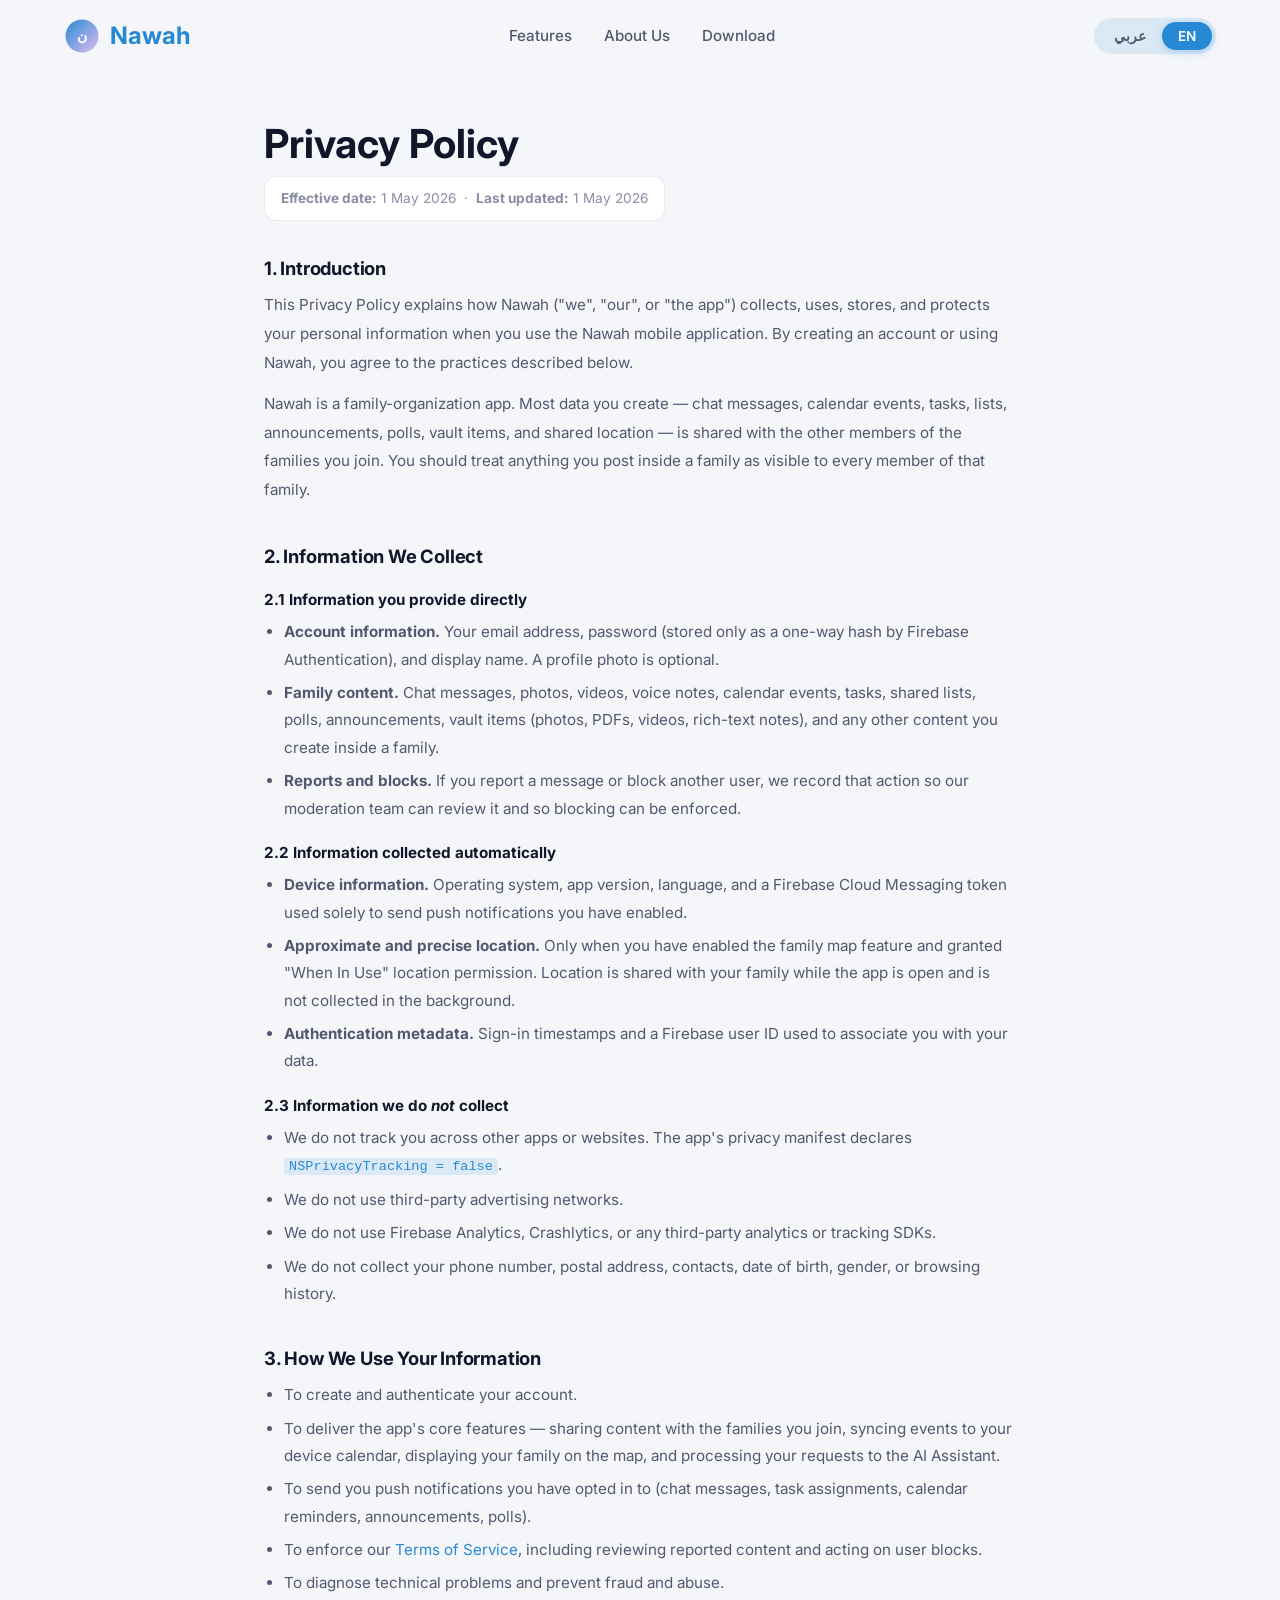
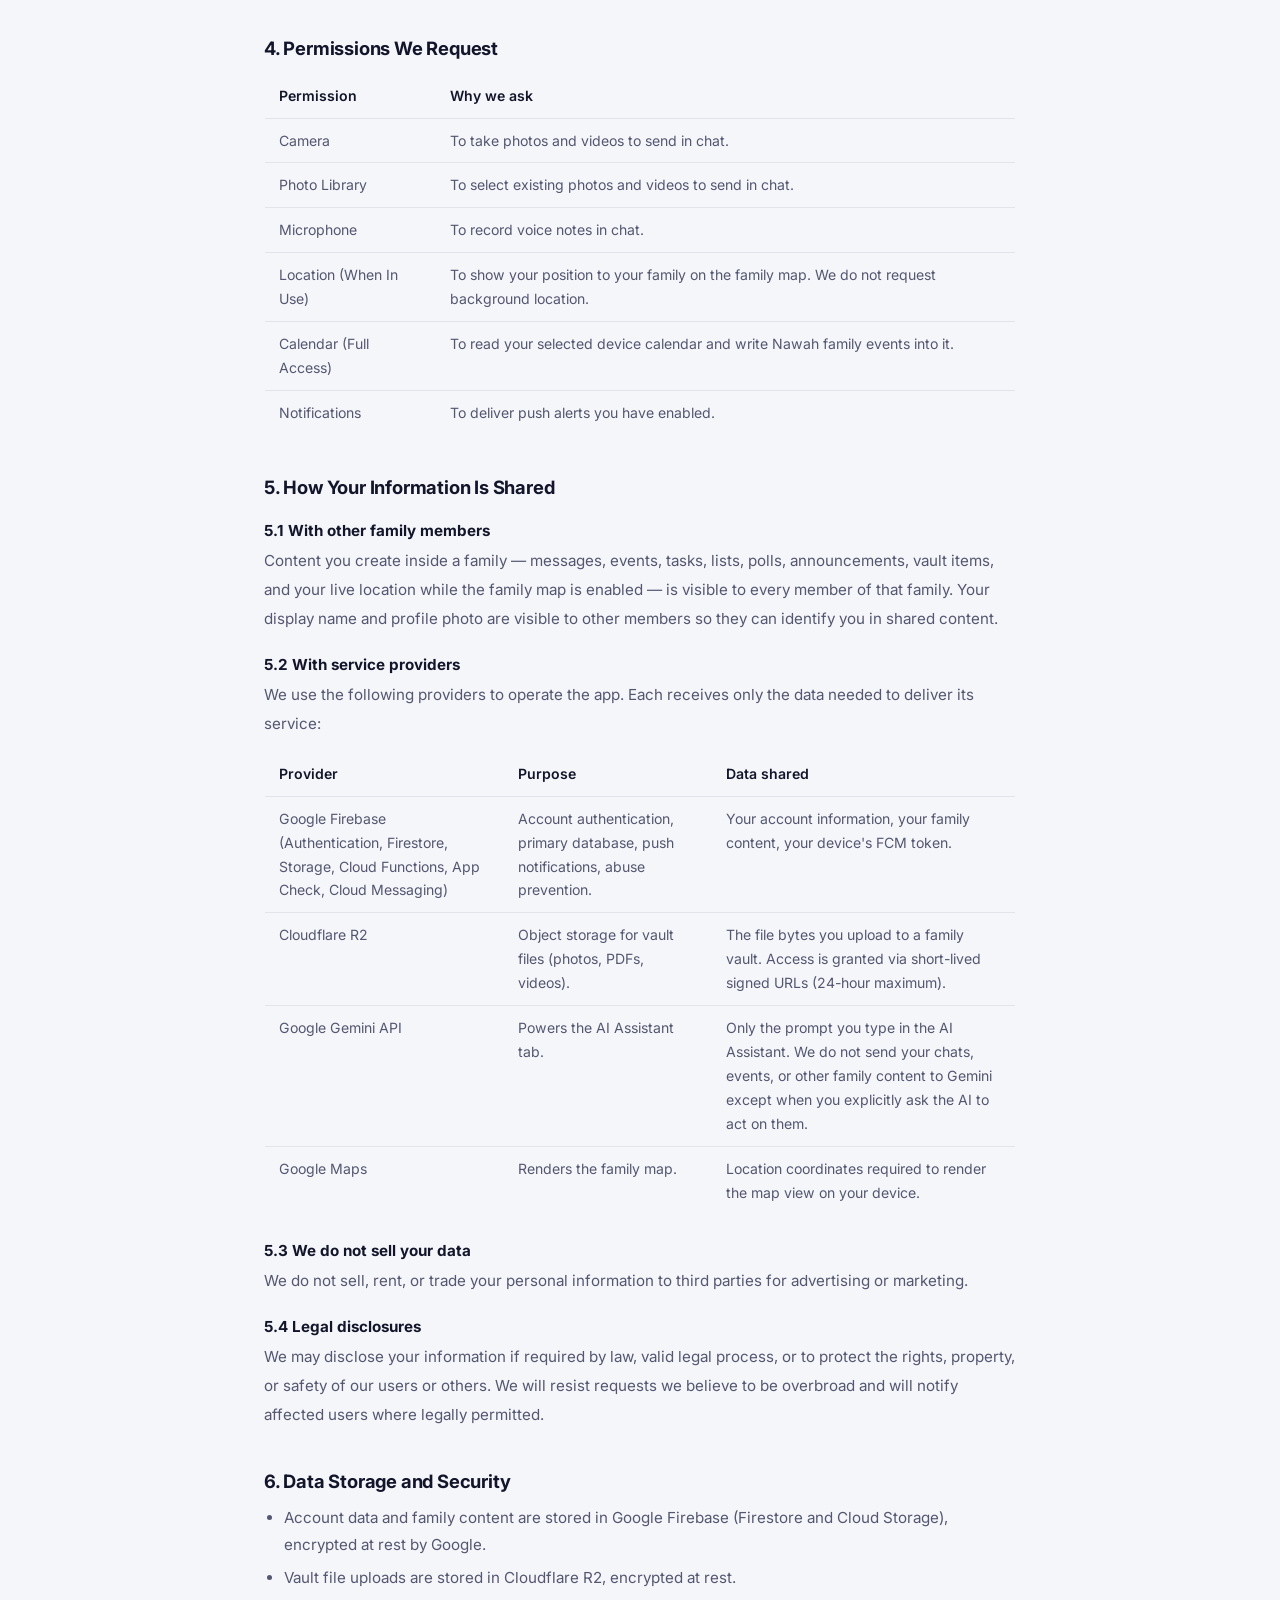
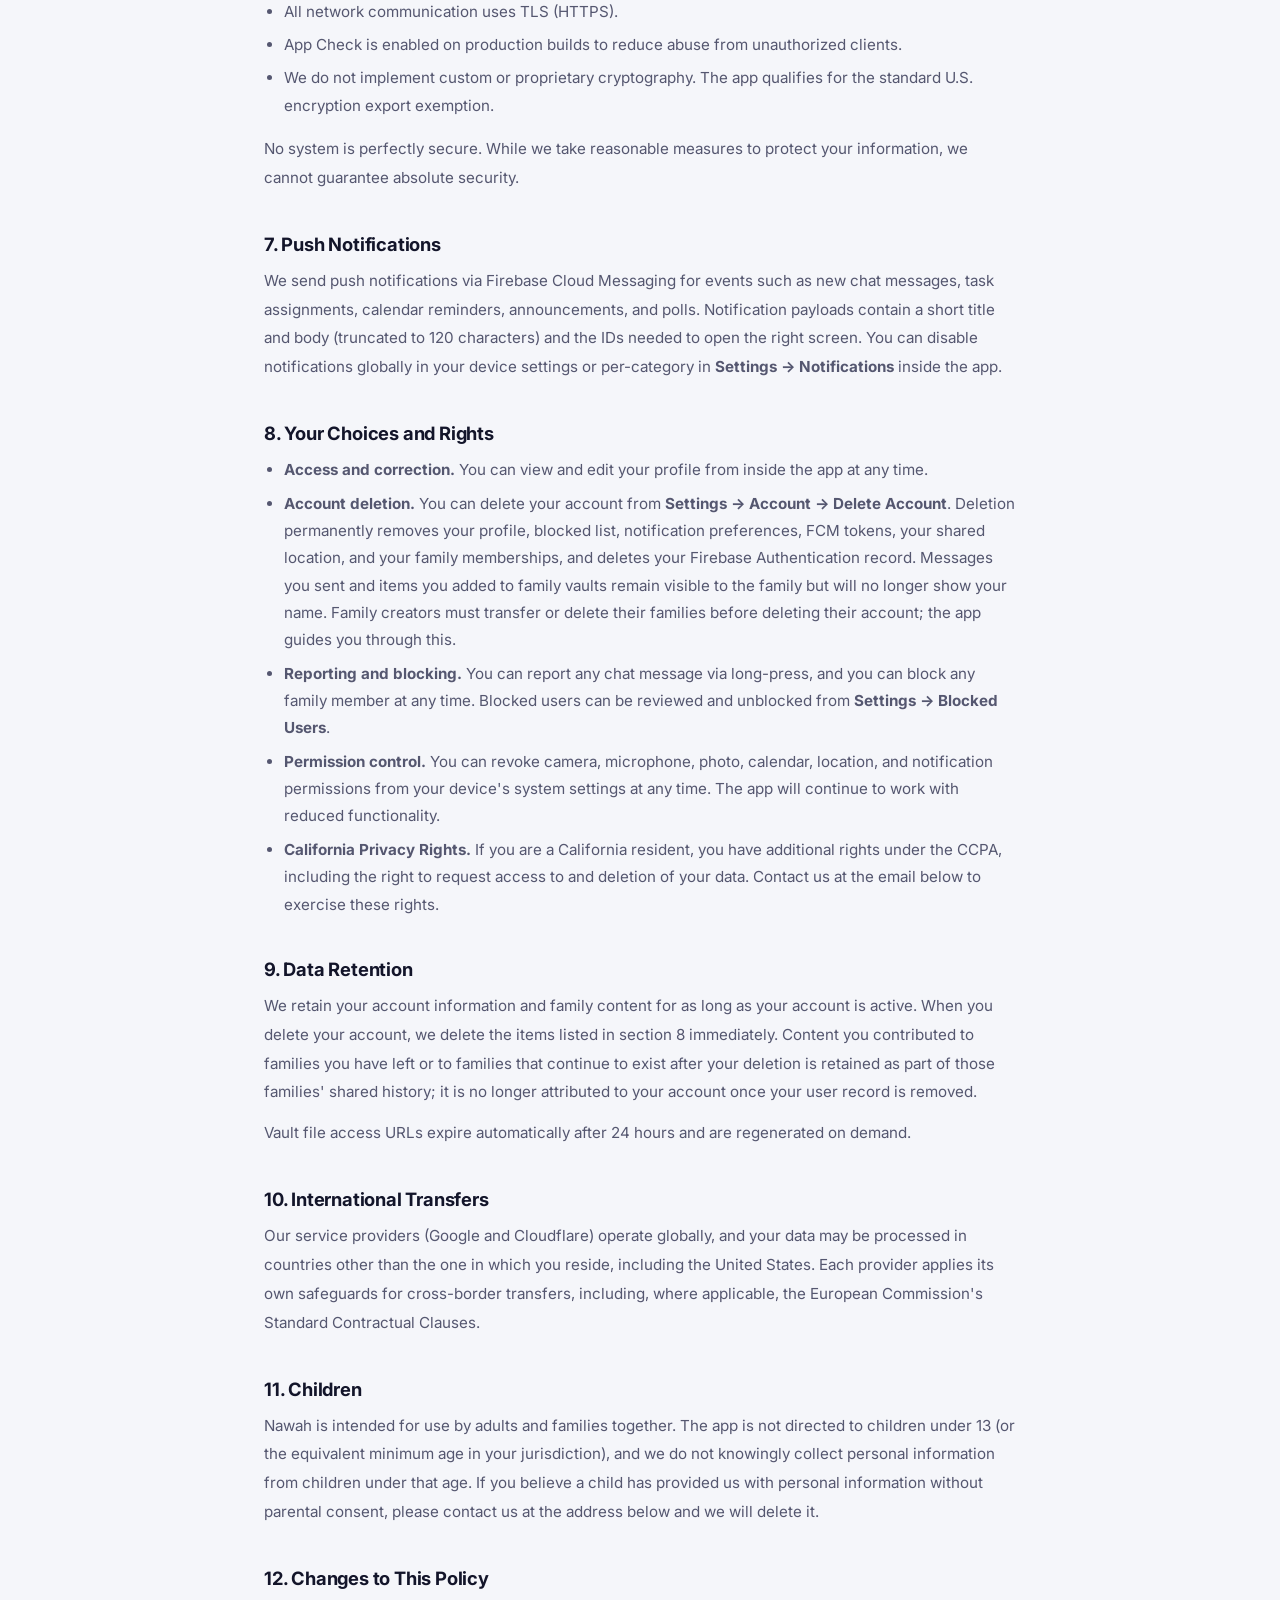
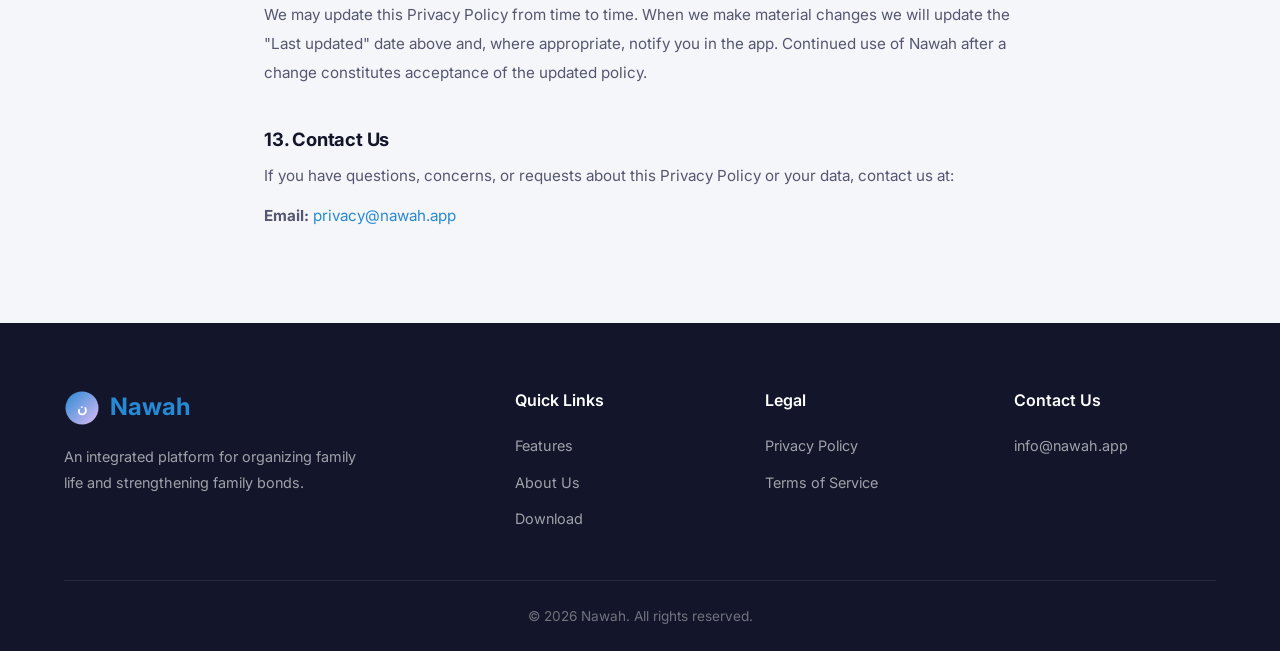
==== privacy.html @ 335c55ea "feat: default to English for Apple review and enable bilingual legal content" ====
<!DOCTYPE html>
<html lang="en" dir="ltr">
<head>
  <meta charset="UTF-8">
  <meta name="viewport" content="width=device-width, initial-scale=1.0">
  <title>Privacy Policy — Nawah</title>
  <meta name="description" content="Privacy Policy for the Nawah family-organization app.">
  <meta name="theme-color" content="#2789D3">
  <link rel="icon" href="assets/images/logo.svg" type="image/svg+xml">
  <link rel="stylesheet" href="assets/css/styles.css">
</head>
<body>

  <nav class="navbar scrolled" id="navbar">
    <div class="container">
      <a href="index.html" class="nav-logo">
        <img src="assets/images/logo.svg" alt="Nawah Logo" width="36" height="36">
        <span data-i18n="nav_logo_text">Nawah</span>
      </a>
      <div class="nav-links" id="navLinks">
        <a href="index.html#features" data-i18n="nav_features">Features</a>
        <a href="index.html#about" data-i18n="nav_about">About Us</a>
        <a href="index.html#download" data-i18n="nav_download">Download</a>
      </div>
      <div class="nav-actions">
        <div class="lang-switch">
          <button data-lang="ar">عربي</button>
          <button data-lang="en" class="active">EN</button>
        </div>
        <button class="nav-toggle" id="navToggle" aria-label="Toggle navigation">
          <span></span><span></span><span></span>
        </button>
      </div>
    </div>
  </nav>

  <main class="legal-page">
    <div class="container">
      <!-- English Content -->
      <div data-lang-block="en">
        <h1>Privacy Policy</h1>
        <div class="legal-meta">
          <strong>Effective date:</strong> 1 May 2026 &nbsp;·&nbsp;
          <strong>Last updated:</strong> 1 May 2026
        </div>

        <h2>1. Introduction</h2>
        <p>
          This Privacy Policy explains how Nawah ("we", "our", or "the app") collects, uses, stores, and protects your personal information when you use the Nawah mobile application. By creating an account or using Nawah, you agree to the practices described below.
        </p>
        <p>
          Nawah is a family-organization app. Most data you create — chat messages, calendar events, tasks, lists, announcements, polls, vault items, and shared location — is shared with the other members of the families you join. You should treat anything you post inside a family as visible to every member of that family.
        </p>

        <h2>2. Information We Collect</h2>

        <h3>2.1 Information you provide directly</h3>
        <ul>
          <li><strong>Account information.</strong> Your email address, password (stored only as a one-way hash by Firebase Authentication), and display name. A profile photo is optional.</li>
          <li><strong>Family content.</strong> Chat messages, photos, videos, voice notes, calendar events, tasks, shared lists, polls, announcements, vault items (photos, PDFs, videos, rich-text notes), and any other content you create inside a family.</li>
          <li><strong>Reports and blocks.</strong> If you report a message or block another user, we record that action so our moderation team can review it and so blocking can be enforced.</li>
        </ul>

        <h3>2.2 Information collected automatically</h3>
        <ul>
          <li><strong>Device information.</strong> Operating system, app version, language, and a Firebase Cloud Messaging token used solely to send push notifications you have enabled.</li>
          <li><strong>Approximate and precise location.</strong> Only when you have enabled the family map feature and granted "When In Use" location permission. Location is shared with your family while the app is open and is not collected in the background.</li>
          <li><strong>Authentication metadata.</strong> Sign-in timestamps and a Firebase user ID used to associate you with your data.</li>
        </ul>

        <h3>2.3 Information we do <em>not</em> collect</h3>
        <ul>
          <li>We do not track you across other apps or websites. The app's privacy manifest declares <code>NSPrivacyTracking = false</code>.</li>
          <li>We do not use third-party advertising networks.</li>
          <li>We do not use Firebase Analytics, Crashlytics, or any third-party analytics or tracking SDKs.</li>
          <li>We do not collect your phone number, postal address, contacts, date of birth, gender, or browsing history.</li>
        </ul>

        <h2>3. How We Use Your Information</h2>
        <ul>
          <li>To create and authenticate your account.</li>
          <li>To deliver the app's core features — sharing content with the families you join, syncing events to your device calendar, displaying your family on the map, and processing your requests to the AI Assistant.</li>
          <li>To send you push notifications you have opted in to (chat messages, task assignments, calendar reminders, announcements, polls).</li>
          <li>To enforce our <a href="terms.html">Terms of Service</a>, including reviewing reported content and acting on user blocks.</li>
          <li>To diagnose technical problems and prevent fraud and abuse.</li>
        </ul>

        <h2>4. Permissions We Request</h2>
        <table>
          <thead>
            <tr><th>Permission</th><th>Why we ask</th></tr>
          </thead>
          <tbody>
            <tr><td>Camera</td><td>To take photos and videos to send in chat.</td></tr>
            <tr><td>Photo Library</td><td>To select existing photos and videos to send in chat.</td></tr>
            <tr><td>Microphone</td><td>To record voice notes in chat.</td></tr>
            <tr><td>Location (When In Use)</td><td>To show your position to your family on the family map. We do not request background location.</td></tr>
            <tr><td>Calendar (Full Access)</td><td>To read your selected device calendar and write Nawah family events into it.</td></tr>
            <tr><td>Notifications</td><td>To deliver push alerts you have enabled.</td></tr>
          </tbody>
        </table>

        <h2>5. How Your Information Is Shared</h2>

        <h3>5.1 With other family members</h3>
        <p>
          Content you create inside a family — messages, events, tasks, lists, polls, announcements, vault items, and your live location while the family map is enabled — is visible to every member of that family. Your display name and profile photo are visible to other members so they can identify you in shared content.
        </p>

        <h3>5.2 With service providers</h3>
        <p>We use the following providers to operate the app. Each receives only the data needed to deliver its service:</p>
        <table>
          <thead>
            <tr><th>Provider</th><th>Purpose</th><th>Data shared</th></tr>
          </thead>
          <tbody>
            <tr>
              <td>Google Firebase (Authentication, Firestore, Storage, Cloud Functions, App Check, Cloud Messaging)</td>
              <td>Account authentication, primary database, push notifications, abuse prevention.</td>
              <td>Your account information, your family content, your device's FCM token.</td>
            </tr>
            <tr>
              <td>Cloudflare R2</td>
              <td>Object storage for vault files (photos, PDFs, videos).</td>
              <td>The file bytes you upload to a family vault. Access is granted via short-lived signed URLs (24-hour maximum).</td>
            </tr>
            <tr>
              <td>Google Gemini API</td>
              <td>Powers the AI Assistant tab.</td>
              <td>Only the prompt you type in the AI Assistant. We do not send your chats, events, or other family content to Gemini except when you explicitly ask the AI to act on them.</td>
            </tr>
            <tr>
              <td>Google Maps</td>
              <td>Renders the family map.</td>
              <td>Location coordinates required to render the map view on your device.</td>
            </tr>
          </tbody>
        </table>

        <h3>5.3 We do not sell your data</h3>
        <p>We do not sell, rent, or trade your personal information to third parties for advertising or marketing.</p>

        <h3>5.4 Legal disclosures</h3>
        <p>
          We may disclose your information if required by law, valid legal process, or to protect the rights, property, or safety of our users or others. We will resist requests we believe to be overbroad and will notify affected users where legally permitted.
        </p>

        <h2>6. Data Storage and Security</h2>
        <ul>
          <li>Account data and family content are stored in Google Firebase (Firestore and Cloud Storage), encrypted at rest by Google.</li>
          <li>Vault file uploads are stored in Cloudflare R2, encrypted at rest.</li>
          <li>All network communication uses TLS (HTTPS).</li>
          <li>App Check is enabled on production builds to reduce abuse from unauthorized clients.</li>
          <li>We do not implement custom or proprietary cryptography. The app qualifies for the standard U.S. encryption export exemption.</li>
        </ul>
        <p>
          No system is perfectly secure. While we take reasonable measures to protect your information, we cannot guarantee absolute security.
        </p>

        <h2>7. Push Notifications</h2>
        <p>
          We send push notifications via Firebase Cloud Messaging for events such as new chat messages, task assignments, calendar reminders, announcements, and polls. Notification payloads contain a short title and body (truncated to 120 characters) and the IDs needed to open the right screen. You can disable notifications globally in your device settings or per-category in <strong>Settings → Notifications</strong> inside the app.
        </p>

        <h2>8. Your Choices and Rights</h2>
        <ul>
          <li><strong>Access and correction.</strong> You can view and edit your profile from inside the app at any time.</li>
          <li><strong>Account deletion.</strong> You can delete your account from <strong>Settings → Account → Delete Account</strong>. Deletion permanently removes your profile, blocked list, notification preferences, FCM tokens, your shared location, and your family memberships, and deletes your Firebase Authentication record. Messages you sent and items you added to family vaults remain visible to the family but will no longer show your name. Family creators must transfer or delete their families before deleting their account; the app guides you through this.</li>
          <li><strong>Reporting and blocking.</strong> You can report any chat message via long-press, and you can block any family member at any time. Blocked users can be reviewed and unblocked from <strong>Settings → Blocked Users</strong>.</li>
          <li><strong>Permission control.</strong> You can revoke camera, microphone, photo, calendar, location, and notification permissions from your device's system settings at any time. The app will continue to work with reduced functionality.</li>
          <li><strong>California Privacy Rights.</strong> If you are a California resident, you have additional rights under the CCPA, including the right to request access to and deletion of your data. Contact us at the email below to exercise these rights.</li>
        </ul>

        <h2>9. Data Retention</h2>
        <p>
          We retain your account information and family content for as long as your account is active. When you delete your account, we delete the items listed in section 8 immediately. Content you contributed to families you have left or to families that continue to exist after your deletion is retained as part of those families' shared history; it is no longer attributed to your account once your user record is removed.
        </p>
        <p>
          Vault file access URLs expire automatically after 24 hours and are regenerated on demand.
        </p>

        <h2>10. International Transfers</h2>
        <p>
          Our service providers (Google and Cloudflare) operate globally, and your data may be processed in countries other than the one in which you reside, including the United States. Each provider applies its own safeguards for cross-border transfers, including, where applicable, the European Commission's Standard Contractual Clauses.
        </p>

        <h2>11. Children</h2>
        <p>
          Nawah is intended for use by adults and families together. The app is not directed to children under 13 (or the equivalent minimum age in your jurisdiction), and we do not knowingly collect personal information from children under that age. If you believe a child has provided us with personal information without parental consent, please contact us at the address below and we will delete it.
        </p>

        <h2>12. Changes to This Policy</h2>
        <p>
          We may update this Privacy Policy from time to time. When we make material changes we will update the "Last updated" date above and, where appropriate, notify you in the app. Continued use of Nawah after a change constitutes acceptance of the updated policy.
        </p>

        <h2>13. Contact Us</h2>
        <p>If you have questions, concerns, or requests about this Privacy Policy or your data, contact us at:</p>
        <p><strong>Email:</strong> <a href="mailto:privacy@nawah.app">privacy@nawah.app</a></p>
      </div>

      <!-- Arabic Content -->
      <div data-lang-block="ar">
        <h1>سياسة الخصوصية</h1>
        <div class="legal-meta">
          <strong>تاريخ السريان:</strong> 1 مايو 2026 &nbsp;·&nbsp;
          <strong>آخر تحديث:</strong> 1 مايو 2026
        </div>

        <h2>1. مقدمة</h2>
        <p>
          توضح سياسة الخصوصية هذه كيف يقوم تطبيق نواة ("نحن" أو "التطبيق") بجمع واستخدام وتخزين وحماية معلوماتك الشخصية عند استخدامك لتطبيق نواة للهواتف المحمولة. من خلال إنشاء حساب أو استخدام نواة، فإنك توافق على الممارسات الموضحة أدناه.
        </p>
        <p>
          نواة هو تطبيق لتنظيم العائلة. معظم البيانات التي تنشئها — رسائل الدردشة، أحداث التقويم، المهام، القوائم، الإعلانات، الاستطلاعات، عناصر الخزنة، والموقع المشترك — تتم مشاركتها مع الأعضاء الآخرين في العائلات التي تنضم إليها. يجب أن تعامل أي شيء تنشره داخل العائلة على أنه مرئي لكل عضو في تلك العائلة.
        </p>

        <h2>2. المعلومات التي نجمعها</h2>

        <h3>2.1 المعلومات التي تقدمها مباشرة</h3>
        <ul>
          <li><strong>معلومات الحساب.</strong> عنوان بريدك الإلكتروني، كلمة المرور (يتم تخزينها فقط كرمز مشفر أحادي الاتجاه بواسطة Firebase Authentication)، واسم العرض. صورة الملف الشخصي اختيارية.</li>
          <li><strong>محتوى العائلة.</strong> رسائل الدردشة، الصور، الفيديوهات، الملاحظات الصوتية، أحداث التقويم، المهام، القوائم المشتركة، الاستطلاعات، الإعلانات، عناصر الخزنة (صور، ملفات PDF، فيديوهات، ملاحظات نصية غنية)، وأي محتوى آخر تنشئه داخل العائلة.</li>
          <li><strong>البلاغات والحظر.</strong> إذا قمت بالإبلاغ عن رسالة أو حظر مستخدم آخر، فإننا نسجل هذا الإجراء حتى يتمكن فريق الإشراف لدينا من مراجعته ولضمان تنفيذ الحظر.</li>
        </ul>

        <h3>2.2 المعلومات التي يتم جمعها تلقائياً</h3>
        <ul>
          <li><strong>معلومات الجهاز.</strong> نظام التشغيل، إصدار التطبيق، اللغة، ورمز Firebase Cloud Messaging المستخدم حصرياً لإرسال إشعارات الدفع التي قمت بتمكينها.</li>
          <li><strong>الموقع التقريبي والدقيق.</strong> فقط عندما تقوم بتمكين ميزة خريطة العائلة ومنح إذن الموقع "أثناء استخدام التطبيق". تتم مشاركة الموقع مع عائلتك أثناء فتح التطبيق ولا يتم جمعه في الخلفية.</li>
          <li><strong>بيانات الاعتماد الوصفية.</strong> الطوابع الزمنية لتسجيل الدخول ومعرف مستخدم Firebase المستخدم لربطك ببياناتك.</li>
        </ul>

        <h3>2.3 المعلومات التي لا نجمعها</h3>
        <ul>
          <li>نحن لا نتتبعك عبر تطبيقات أو مواقع ويب أخرى. يعلن بيان خصوصية التطبيق أن <code>NSPrivacyTracking = false</code>.</li>
          <li>نحن لا نستخدم شبكات إعلانية تابعة لجهات خارجية.</li>
          <li>نحن لا نستخدم Firebase Analytics أو Crashlytics أو أي أدوات تتبع أو تحليلات تابعة لجهات خارجية.</li>
          <li>نحن لا نجمع رقم هاتفك، عنوانك البريدي، جهات الاتصال، تاريخ الميلاد، الجنس، أو سجل التصفح.</li>
        </ul>

        <h2>3. كيف نستخدم معلوماتك</h2>
        <ul>
          <li>لإنشاء حسابك وتوثيقه.</li>
          <li>لتوفير الميزات الأساسية للتطبيق — مشاركة المحتوى مع العائلات التي تنضم إليها، مزامنة الأحداث مع تقويم جهازك، عرض عائلتك على الخريطة، ومعالجة طلباتك لمساعد الذكاء الاصطناعي.</li>
          <li>لإرسال إشعارات الدفع التي وافقت عليها (رسائل الدردشة، تعيينات المهام، تذكيرات التقويم، الإعلانات، الاستطلاعات).</li>
          <li>لفرض <a href="terms.html">شروط الخدمة</a> الخاصة بنا، بما في ذلك مراجعة المحتوى المبلغ عنه والتعامل مع حظر المستخدمين.</li>
          <li>لتشخيص المشكلات الفنية ومنع الاحتيال وإساءة الاستخدام.</li>
        </ul>

        <h2>4. الأذونات التي نطلبها</h2>
        <table>
          <thead>
            <tr><th>الإذن</th><th>لماذا نطلبه</th></tr>
          </thead>
          <tbody>
            <tr><td>الكاميرا</td><td>لالتقاط الصور والفيديوهات لإرسالها في الدردشة.</td></tr>
            <tr><td>مكتبة الصور</td><td>لاختيار الصور والفيديوهات الموجودة لإرسالها في الدردشة.</td></tr>
            <tr><td>الميكروفون</td><td>لتسجيل الملاحظات الصوتية في الدردشة.</td></tr>
            <tr><td>الموقع (أثناء الاستخدام)</td><td>لإظهار موقعك لعائلتك على خريطة العائلة. نحن لا نطلب الموقع في الخلفية.</td></tr>
            <tr><td>التقويم (وصول كامل)</td><td>لقراءة تقويم الجهاز المختار وكتابة أحداث عائلة نواة فيه.</td></tr>
            <tr><td>الإشعارات</td><td>لإرسال تنبيهات الدفع التي قمت بتمكينها.</td></tr>
          </tbody>
        </table>

        <h2>5. كيف تتم مشاركة معلوماتك</h2>

        <h3>5.1 مع أفراد العائلة الآخرين</h3>
        <p>
          المحتوى الذي تنشئه داخل العائلة — الرسائل، الأحداث، المهام، القوائم، الاستطلاعات، الإعلانات، عناصر الخزنة، وموقعك المباشر أثناء تمكين خريطة العائلة — يكون مرئياً لكل عضو في تلك العائلة. اسم العرض وصورة ملفك الشخصي مرئيان للأعضاء الآخرين حتى يتمكنوا من التعرف عليك في المحتوى المشترك.
        </p>

        <h3>5.2 مع مزودي الخدمة</h3>
        <p>نحن نستخدم المزودين التاليين لتشغيل التطبيق. يتلقى كل منهم البيانات اللازمة فقط لتقديم خدمته:</p>
        <table>
          <thead>
            <tr><th>المزود</th><th>الغرض</th><th>البيانات المشاركة</th></tr>
          </thead>
          <tbody>
            <tr>
              <td>Google Firebase (Authentication, Firestore, Storage, Cloud Functions, App Check, Cloud Messaging)</td>
              <td>توثيق الحساب، قاعدة البيانات الأساسية، إشعارات الدفع، ومنع إساءة الاستخدام.</td>
              <td>معلومات حسابك، محتوى عائلتك، ورمز FCM الخاص بجهازك.</td>
            </tr>
            <tr>
              <td>Cloudflare R2</td>
              <td>تخزين عناصر خزنة العائلة (صور، ملفات PDF، فيديوهات).</td>
              <td>الملفات التي ترفعها إلى خزنة العائلة. يتم منح الوصول عبر روابط موقعة قصيرة الأجل (بحد أقصى 24 ساعة).</td>
            </tr>
            <tr>
              <td>Google Gemini API</td>
              <td>يشغل تبويب مساعد الذكاء الاصطناعي.</td>
              <td>فقط المطالبة (Prompt) التي تكتبها في مساعد الذكاء الاصطناعي. نحن لا نرسل دردشاتك أو أحداثك أو محتوى عائلتك الآخر إلى Gemini إلا عندما تطلب صراحة من الذكاء الاصطناعي العمل عليها.</td>
            </tr>
            <tr>
              <td>Google Maps</td>
              <td>يعرض خريطة العائلة.</td>
              <td>إحداثيات الموقع المطلوبة لعرض الخريطة على جهازك.</td>
            </tr>
          </tbody>
        </table>

        <h3>5.3 نحن لا نبيع بياناتك</h3>
        <p>نحن لا نبيع أو نؤجر أو نتاجر بمعلوماتك الشخصية مع أطراف ثالثة لأغراض الدعاية أو التسويق.</p>

        <h3>5.4 الإفصاحات القانونية</h3>
        <p>
          قد نفصح عن معلوماتك إذا طُلب منا ذلك بموجب القانون، أو بموجب إجراء قانوني صحيح، أو لحماية حقوق أو ملكية أو سلامة مستخدمينا أو الآخرين. سنقاوم الطلبات التي نعتقد أنها مبالغ فيها وسنخطر المستخدمين المتأثرين عندما يسمح القانون بذلك.
        </p>

        <h2>6. تخزين البيانات وأمنها</h2>
        <ul>
          <li>يتم تخزين بيانات الحساب ومحتوى العائلة في Google Firebase (Firestore و Cloud Storage)، مشفرة أثناء السكون بواسطة Google.</li>
          <li>يتم تخزين ملفات الخزنة المرفوعة في Cloudflare R2، مشفرة أثناء السكون.</li>
          <li>تستخدم جميع الاتصالات عبر الشبكة بروتوكول TLS (HTTPS).</li>
          <li>تم تمكين App Check في إصدارات الإنتاج لتقليل إساءة الاستخدام من العملاء غير المصرح لهم.</li>
          <li>نحن لا نستخدم تشفيراً مخصصاً أو مملوكاً. التطبيق مؤهل لإعفاء تصدير التشفير القياسي في الولايات المتحدة.</li>
        </ul>
        <p>
          لا يوجد نظام آمن تماماً. بينما نتخذ تدابير معقولة لحماية معلوماتك، لا يمكننا ضمان الأمن المطلق.
        </p>

        <h2>7. إشعارات الدفع</h2>
        <p>
          نرسل إشعارات الدفع عبر Firebase Cloud Messaging لأحداث مثل رسائل الدردشة الجديدة، تعيينات المهام، تذكيرات التقويم، الإعلانات، والاستطلاعات. تحتوي محتويات الإشعارات على عنوان وجسم قصير (مختصر إلى 120 حرفاً) والمعرفات اللازمة لفتح الشاشة الصحيحة. يمكنك تعطيل الإشعارات عالمياً في إعدادات جهازك أو حسب الفئة في <strong>الإعدادات ← الإشعارات</strong> داخل التطبيق.
        </p>

        <h2>8. خياراتك وحقوقك</h2>
        <ul>
          <li><strong>الوصول والتصحيح.</strong> يمكنك عرض وتعديل ملفك الشخصي من داخل التطبيق في أي وقت.</li>
          <li><strong>حذف الحساب.</strong> يمكنك حذف حسابك من <strong>الإعدادات ← الحساب ← حذف الحساب</strong>. يؤدي الحذف إلى إزالة ملفك الشخصي وقائمة المحظورين وتفضيلات الإشعارات ورموز FCM وموقعك المشترك وعضوياتك في العائلة بشكل دائم، ويحذف سجل Firebase Authentication الخاص بك. تظل الرسائل التي أرسلتها والعناصر التي أضفتها إلى خزائن العائلة مرئية للعائلة ولكنها لن تظهر اسمك بعد الآن. يجب على منشئي العائلات نقل ملكية عائلاتهم أو حذفها قبل حذف حساباتهم؛ وسيقوم التطبيق بإرشادك خلال هذه العملية.</li>
          <li><strong>الإبلاغ والحظر.</strong> يمكنك الإبلاغ عن أي رسالة دردشة عبر الضغط المطول، ويمكنك حظر أي عضو في العائلة في أي وقت. يمكن مراجعة المستخدمين المحظورين وإلغاء حظرهم من <strong>الإعدادات ← المستخدمون المحظورون</strong>.</li>
          <li><strong>التحكم في الأذونات.</strong> يمكنك إلغاء أذونات الكاميرا والميكروفون والصور والتقويم والموقع والإشعارات من إعدادات نظام جهازك في أي وقت. سيستمر التطبيق في العمل بوظائف محدودة.</li>
        </ul>

        <h2>9. الاحتفاظ بالبيانات</h2>
        <p>
          نحتفظ بمعلومات حسابك ومحتوى العائلة طالما كان حسابك نشطاً. عند حذف حسابك، نقوم بحذف العناصر المدرجة في القسم 8 على الفور. المحتوى الذي ساهمت به في العائلات التي غادرتها أو في العائلات التي تستمر في الوجود بعد الحذف يتم الاحتفاظ به كجزء من التاريخ المشترك لتلك العائلات؛ ولم يعد منسوباً إلى حسابك بمجرد إزالة سجل المستخدم الخاص بك.
        </p>
        <p>
          تنتهي صلاحية روابط الوصول إلى ملفات الخزنة تلقائياً بعد 24 ساعة ويتم تجديدها عند الطلب.
        </p>

        <h2>10. النقل الدولي للبيانات</h2>
        <p>
          يعمل مزودو الخدمة لدينا (Google و Cloudflare) على مستوى العالم، وقد تتم معالجة بياناتك في بلدان أخرى غير البلد الذي تقيم فيه، بما في ذلك الولايات المتحدة. يطبق كل مزود ضماناته الخاصة للنقل عبر الحدود، بما في ذلك، عند الاقتضاء، البنود التعاقدية القياسية للمفوضية الأوروبية.
        </p>

        <h2>11. الأطفال</h2>
        <p>
          نواة مخصص للاستخدام من قبل البالغين والعائلات معاً. التطبيق ليس موجهاً للأطفال دون سن 13 عاماً (أو السن الأدنى المعادل في ولايتك القضائية)، ونحن لا نجمع معلومات شخصية عن قصد من الأطفال دون ذلك السن. إذا كنت تعتقد أن طفلاً قد زودنا بمعلومات شخصية دون موافقة الوالدين، فيرجى الاتصال بنا على العنوان أدناه وسنقوم بحذفها.
        </p>

        <h2>12. التغييرات على هذه السياسة</h2>
        <p>
          قد نقوم بتحديث سياسة الخصوصية هذه من وقت لآخر. عندما نقوم بإجراء تغييرات جوهرية، سنقوم بتحديث تاريخ "آخر تحديث" أعلاه، وسنقوم، عند الاقتضاء، بإخطارك داخل التطبيق. إن استمرارك في استخدام نواة بعد التغيير يشكل قبولاً للسياسة المحدثة.
        </p>

        <h2>13. اتصل بنا</h2>
        <p>إذا كانت لديك أسئلة أو مخاوف أو طلبات بخصوص سياسة الخصوصية هذه أو بياناتك، فاتصل بنا عبر:</p>
        <p><strong>البريد الإلكتروني:</strong> <a href="mailto:privacy@nawah.app">privacy@nawah.app</a></p>
      </div>
    </div>
  </main>

  <footer class="footer">
    <div class="container">
      <div class="footer-grid">
        <div class="footer-brand">
          <a href="index.html" class="nav-logo">
            <img src="assets/images/logo.svg" alt="Nawah" width="36" height="36">
            <span data-i18n="nav_logo_text">Nawah</span>
          </a>
          <p data-i18n="footer_desc">An integrated platform for organizing family life and strengthening family bonds.</p>
        </div>
        <div>
          <h4 data-i18n="footer_links_title">Quick Links</h4>
          <div class="footer-links">
            <a href="index.html#features" data-i18n="nav_features">Features</a>
            <a href="index.html#about" data-i18n="nav_about">About Us</a>
            <a href="index.html#download" data-i18n="nav_download">Download</a>
          </div>
        </div>
        <div>
          <h4 data-i18n="footer_legal_title">Legal</h4>
          <div class="footer-links">
            <a href="privacy.html" data-i18n="nav_privacy">Privacy Policy</a>
            <a href="terms.html" data-i18n="nav_terms">Terms of Service</a>
          </div>
        </div>
        <div>
          <h4 data-i18n="footer_contact_title">Contact</h4>
          <div class="footer-links">
            <a href="mailto:info@nawah.app" data-i18n="footer_email">info@nawah.app</a>
          </div>
        </div>
      </div>
      <div class="footer-bottom">
        <span data-i18n="footer_copyright">© 2026 Nawah. All rights reserved.</span>
      </div>
    </div>
  </footer>

  <script src="assets/js/translations.js"></script>
  <script src="assets/js/main.js"></script>
</body>
</html>
---- assets/css/styles.css ----
/* ============================================
   NAWAH (نواة) - Design System & Styles
   ============================================ */

@import url('https://fonts.googleapis.com/css2?family=IBM+Plex+Sans+Arabic:wght@300;400;500;600;700&family=Inter:wght@300;400;500;600;700&display=swap');

/* --- CSS Custom Properties --- */
:root {
  --color-primary: #2789D3;
  --color-primary-hover: #1e6fb0;
  --color-primary-light: rgba(39, 137, 211, 0.12);
  --color-dark: #13152A;
  --color-dark-80: rgba(19, 21, 42, 0.8);
  --color-accent: #DFBCF4;
  --color-accent-light: rgba(223, 188, 244, 0.2);
  --color-bg: #F5F6FA;
  --color-surface: #FFFFFF;
  --color-text: #13152A;
  --color-text-secondary: #555770;
  --color-text-light: #8A8CA5;
  --color-border: rgba(19, 21, 42, 0.08);
  --color-glass: rgba(255, 255, 255, 0.7);
  --color-glass-border: rgba(255, 255, 255, 0.4);

  --font-ar: 'IBM Plex Sans Arabic', 'Segoe UI', Tahoma, sans-serif;
  --font-en: 'Inter', 'Segoe UI', sans-serif;
  --font-body: var(--font-ar);

  --radius-sm: 12px;
  --radius-md: 20px;
  --radius-lg: 28px;
  --radius-pill: 50px;
  --radius-full: 9999px;

  --shadow-sm: 0 2px 8px rgba(19, 21, 42, 0.06);
  --shadow-md: 0 4px 20px rgba(19, 21, 42, 0.08);
  --shadow-lg: 0 8px 40px rgba(19, 21, 42, 0.10);
  --shadow-xl: 0 16px 64px rgba(19, 21, 42, 0.12);
  --shadow-glow: 0 0 40px rgba(39, 137, 211, 0.2);

  --transition-fast: 0.2s cubic-bezier(0.4, 0, 0.2, 1);
  --transition-base: 0.35s cubic-bezier(0.4, 0, 0.2, 1);
  --transition-slow: 0.5s cubic-bezier(0.4, 0, 0.2, 1);
  --transition-spring: 0.6s cubic-bezier(0.34, 1.56, 0.64, 1);

  --container-max: 1200px;
  --nav-height: 72px;
}

/* --- Reset & Base --- */
*, *::before, *::after { box-sizing: border-box; margin: 0; padding: 0; }

html {
  scroll-behavior: smooth;
  scroll-padding-top: var(--nav-height);
}

body {
  font-family: var(--font-body);
  background: var(--color-bg);
  color: var(--color-text);
  line-height: 1.7;
  font-size: 16px;
  overflow-x: hidden;
  -webkit-font-smoothing: antialiased;
}

[lang="en"] body, [lang="en"] { font-family: var(--font-en); }
[lang="en"] .font-ar { font-family: var(--font-ar); }

img { max-width: 100%; height: auto; display: block; }
a { text-decoration: none; color: inherit; transition: color var(--transition-fast); }
ul { list-style: none; }
button { cursor: pointer; border: none; background: none; font-family: inherit; }

.container {
  max-width: var(--container-max);
  margin-inline: auto;
  padding-inline: 24px;
}

/* --- Typography --- */
h1 { font-size: clamp(2.2rem, 5vw, 3.5rem); font-weight: 700; line-height: 1.2; }
h2 { font-size: clamp(1.8rem, 3.5vw, 2.5rem); font-weight: 700; line-height: 1.3; }
h3 { font-size: clamp(1.1rem, 2vw, 1.35rem); font-weight: 600; line-height: 1.4; }
p { font-size: 1rem; line-height: 1.8; color: var(--color-text-secondary); }
.text-gradient {
  background: linear-gradient(135deg, var(--color-primary), var(--color-accent));
  -webkit-background-clip: text;
  -webkit-text-fill-color: transparent;
  background-clip: text;
}

/* --- Buttons --- */
.btn {
  display: inline-flex; align-items: center; gap: 10px;
  padding: 14px 32px; border-radius: var(--radius-pill);
  font-weight: 600; font-size: 1rem;
  transition: all var(--transition-base);
  position: relative; overflow: hidden;
}
.btn-primary {
  background: var(--color-primary); color: #fff;
  box-shadow: 0 4px 16px rgba(39, 137, 211, 0.3);
}
.btn-primary:hover {
  background: var(--color-primary-hover);
  transform: translateY(-2px);
  box-shadow: 0 6px 24px rgba(39, 137, 211, 0.4);
}
.btn-outline {
  border: 2px solid var(--color-primary); color: var(--color-primary);
  background: transparent;
}
.btn-outline:hover {
  background: var(--color-primary); color: #fff;
  transform: translateY(-2px);
}
.btn-dark {
  background: var(--color-dark); color: #fff;
  box-shadow: 0 4px 16px rgba(19, 21, 42, 0.2);
}
.btn-dark:hover {
  transform: translateY(-2px);
  box-shadow: 0 6px 24px rgba(19, 21, 42, 0.3);
}
.btn svg, .btn .btn-icon { width: 20px; height: 20px; }

.store-buttons { display: flex; gap: 16px; flex-wrap: wrap; }
.store-btn {
  display: inline-flex; align-items: center; gap: 12px;
  padding: 12px 28px; border-radius: var(--radius-sm);
  background: var(--color-dark); color: #fff;
  font-weight: 500; font-size: 0.95rem;
  transition: all var(--transition-base);
  box-shadow: var(--shadow-md);
}
.store-btn:hover { transform: translateY(-3px); box-shadow: var(--shadow-lg); }
.store-btn .store-icon { width: 22px; height: 22px; flex-shrink: 0; }
.store-btn-text { text-align: start; }
.store-btn-text small { font-size: 0.7rem; opacity: 0.8; display: block; }
.store-btn-text span { font-size: 1rem; font-weight: 600; }

/* --- Navigation --- */
.navbar {
  position: fixed; top: 0; left: 0; right: 0; z-index: 1000;
  height: var(--nav-height);
  display: flex; align-items: center;
  transition: all var(--transition-base);
  background: transparent;
}
.navbar.scrolled {
  background: var(--color-glass);
  backdrop-filter: blur(20px); -webkit-backdrop-filter: blur(20px);
  border-bottom: 1px solid var(--color-glass-border);
  box-shadow: var(--shadow-sm);
}
.navbar .container {
  display: flex; align-items: center; justify-content: space-between; width: 100%;
}
.nav-logo { display: flex; align-items: center; gap: 10px; font-size: 1.5rem; font-weight: 700; color: var(--color-primary); }
.nav-logo img { height: 36px; width: 36px; }

.nav-links { display: flex; align-items: center; gap: 32px; }
.nav-links a {
  font-weight: 500; font-size: 0.95rem; color: var(--color-text-secondary);
  position: relative; padding: 4px 0;
}
.nav-links a::after {
  content: ''; position: absolute; bottom: -2px; left: 0; right: 0;
  height: 2px; background: var(--color-primary);
  transform: scaleX(0); transition: transform var(--transition-base);
  border-radius: 2px;
}
.nav-links a:hover { color: var(--color-primary); }
.nav-links a:hover::after { transform: scaleX(1); }

.nav-actions { display: flex; align-items: center; gap: 16px; }
.lang-switch {
  display: flex; align-items: center; gap: 0;
  background: var(--color-primary-light); border-radius: var(--radius-pill);
  padding: 4px; font-size: 0.85rem; font-weight: 600;
}
.lang-switch button {
  padding: 6px 16px; border-radius: var(--radius-pill);
  color: var(--color-text-secondary); font-weight: 600; font-size: 0.85rem;
  transition: all var(--transition-fast);
}
.lang-switch button.active {
  background: var(--color-primary); color: #fff;
  box-shadow: 0 2px 8px rgba(39, 137, 211, 0.3);
}

/* Mobile nav */
.nav-toggle { display: none; flex-direction: column; gap: 5px; padding: 8px; }
.nav-toggle span { display: block; width: 24px; height: 2px; background: var(--color-text); border-radius: 2px; transition: all var(--transition-fast); }
.nav-toggle.active span:nth-child(1) { transform: rotate(45deg) translate(5px, 5px); }
.nav-toggle.active span:nth-child(2) { opacity: 0; }
.nav-toggle.active span:nth-child(3) { transform: rotate(-45deg) translate(5px, -5px); }

/* --- Hero Section --- */
.hero {
  min-height: 100vh; display: flex; align-items: center;
  padding-top: calc(var(--nav-height) + 40px);
  padding-bottom: 60px;
  position: relative; overflow: hidden;
  background: linear-gradient(160deg, var(--color-bg) 0%, #EDF3FA 50%, rgba(223, 188, 244, 0.1) 100%);
}
.hero::before {
  content: ''; position: absolute; top: -200px; right: -200px;
  width: 600px; height: 600px;
  background: radial-gradient(circle, rgba(39, 137, 211, 0.08) 0%, transparent 70%);
  border-radius: 50%; pointer-events: none;
}
.hero::after {
  content: ''; position: absolute; bottom: -100px; left: -100px;
  width: 400px; height: 400px;
  background: radial-gradient(circle, rgba(223, 188, 244, 0.12) 0%, transparent 70%);
  border-radius: 50%; pointer-events: none;
}
.hero .container {
  display: grid; grid-template-columns: 1fr 1fr;
  gap: 60px; align-items: center; position: relative; z-index: 1;
}
.hero-content { max-width: 560px; }
.hero-badge {
  display: inline-flex; align-items: center; gap: 8px;
  padding: 8px 20px; border-radius: var(--radius-pill);
  background: var(--color-primary-light);
  color: var(--color-primary); font-weight: 600; font-size: 0.85rem;
  margin-bottom: 24px;
}
.hero-title { margin-bottom: 20px; color: var(--color-dark); }
.hero-title .highlight { color: var(--color-primary); }
.hero-desc { font-size: 1.15rem; margin-bottom: 36px; max-width: 480px; }
.hero-visual { display: flex; justify-content: center; align-items: center; position: relative; }
.hero-mockup {
  width: 100%; max-width: 380px;
  border-radius: var(--radius-lg);
  box-shadow: var(--shadow-xl);
  animation: float 6s ease-in-out infinite;
  position: relative; z-index: 2;
}
.hero-glow {
  position: absolute; width: 320px; height: 320px;
  background: radial-gradient(circle, rgba(39, 137, 211, 0.15), transparent 70%);
  border-radius: 50%; z-index: 1;
  filter: blur(40px);
}

@keyframes float {
  0%, 100% { transform: translateY(0); }
  50% { transform: translateY(-16px); }
}

/* --- Section Common --- */
.section { padding: 100px 0; position: relative; }
.section-header { text-align: center; margin-bottom: 64px; max-width: 640px; margin-inline: auto; }
.section-header .section-badge {
  display: inline-block; padding: 6px 20px;
  border-radius: var(--radius-pill);
  background: var(--color-primary-light);
  color: var(--color-primary); font-weight: 600; font-size: 0.8rem;
  margin-bottom: 16px; letter-spacing: 0.02em;
}
.section-header h2 { margin-bottom: 16px; }
.section-header p { font-size: 1.05rem; }

/* --- Features Section --- */
.features { background: var(--color-bg); }
.features-grid {
  display: grid;
  grid-template-columns: repeat(3, 1fr);
  gap: 28px;
}
.feature-card {
  background: var(--color-surface);
  border-radius: var(--radius-md);
  padding: 36px 28px;
  border: 1px solid var(--color-border);
  transition: all var(--transition-base);
  position: relative; overflow: hidden;
}
.feature-card::before {
  content: ''; position: absolute; top: 0; left: 0; right: 0;
  height: 3px; background: linear-gradient(90deg, var(--color-primary), var(--color-accent));
  transform: scaleX(0); transform-origin: left;
  transition: transform var(--transition-base);
}
.feature-card:hover {
  transform: translateY(-6px);
  box-shadow: var(--shadow-lg);
  border-color: rgba(39, 137, 211, 0.15);
}
.feature-card:hover::before { transform: scaleX(1); }

.feature-icon {
  width: 56px; height: 56px;
  display: flex; align-items: center; justify-content: center;
  border-radius: var(--radius-sm);
  background: var(--color-primary-light);
  color: var(--color-primary);
  margin-bottom: 20px;
  transition: all var(--transition-base);
  flex-shrink: 0;
}
.feature-icon svg { width: 26px; height: 26px; }
.feature-card:hover .feature-icon {
  background: var(--color-primary); color: #fff;
  transform: scale(1.05);
}
.feature-card h3 { margin-bottom: 10px; }
.feature-card p { font-size: 0.93rem; line-height: 1.7; }

/* --- About Section --- */
.about { background: var(--color-surface); }
.about-grid {
  display: grid; grid-template-columns: 1fr 1fr;
  gap: 80px; align-items: center;
}
.about-visual {
  position: relative; display: flex; justify-content: center;
}
.about-image {
  width: 100%; max-width: 440px;
  border-radius: var(--radius-lg);
  box-shadow: var(--shadow-lg);
}
.about-floating-card {
  position: absolute; bottom: -20px; left: -20px;
  background: var(--color-glass);
  backdrop-filter: blur(16px); -webkit-backdrop-filter: blur(16px);
  border: 1px solid var(--color-glass-border);
  border-radius: var(--radius-md);
  padding: 20px 28px;
  box-shadow: var(--shadow-md);
  display: flex; align-items: center; gap: 16px;
}
[dir="rtl"] .about-floating-card { left: auto; right: -20px; }
.about-floating-card .stat-number {
  font-size: 2rem; font-weight: 700; color: var(--color-primary);
}
.about-floating-card .stat-label {
  font-size: 0.85rem; color: var(--color-text-secondary);
}
.about-content h2 { margin-bottom: 20px; }
.about-content > p { margin-bottom: 16px; font-size: 1.05rem; }
.about-features-list { margin-top: 28px; display: flex; flex-direction: column; gap: 16px; }
.about-feature-item {
  display: flex; align-items: flex-start; gap: 14px;
}
.about-feature-item .check-icon {
  width: 28px; height: 28px; flex-shrink: 0;
  display: flex; align-items: center; justify-content: center;
  border-radius: 50%; background: var(--color-primary-light);
  color: var(--color-primary);
}
.about-feature-item .check-icon svg { width: 14px; height: 14px; }
.about-feature-item span { font-size: 0.95rem; color: var(--color-text-secondary); padding-top: 3px; }

/* --- CTA Banner --- */
.cta-banner {
  padding: 80px 0;
  background: linear-gradient(135deg, var(--color-dark) 0%, #1a2444 50%, var(--color-primary) 100%);
  color: #fff; text-align: center; position: relative; overflow: hidden;
}
.cta-banner::before {
  content: ''; position: absolute; inset: 0;
  background: url("data:image/svg+xml,%3Csvg width='60' height='60' viewBox='0 0 60 60' xmlns='http://www.w3.org/2000/svg'%3E%3Cg fill='none' fill-rule='evenodd'%3E%3Cg fill='%23ffffff' fill-opacity='0.03'%3E%3Cpath d='M36 34v-4h-2v4h-4v2h4v4h2v-4h4v-2h-4zm0-30V0h-2v4h-4v2h4v4h2V6h4V4h-4zM6 34v-4H4v4H0v2h4v4h2v-4h4v-2H6zM6 4V0H4v4H0v2h4v4h2V6h4V4H6z'/%3E%3C/g%3E%3C/g%3E%3C/svg%3E");
}
.cta-banner .container { position: relative; z-index: 1; }
.cta-banner h2 { color: #fff; margin-bottom: 16px; }
.cta-banner p { color: rgba(255, 255, 255, 0.8); font-size: 1.1rem; margin-bottom: 36px; max-width: 500px; margin-inline: auto; }
.cta-banner .store-buttons { justify-content: center; }
.cta-banner .store-btn { background: rgba(255, 255, 255, 0.12); border: 1px solid rgba(255, 255, 255, 0.2); }
.cta-banner .store-btn:hover { background: rgba(255, 255, 255, 0.2); }

/* --- Footer --- */
.footer {
  background: var(--color-dark); color: rgba(255, 255, 255, 0.8);
  padding: 64px 0 0;
}
.footer-grid {
  display: grid; grid-template-columns: 2fr 1fr 1fr 1fr;
  gap: 48px; padding-bottom: 48px;
  border-bottom: 1px solid rgba(255, 255, 255, 0.08);
}
.footer-brand .nav-logo { margin-bottom: 16px; }
.footer-brand p { font-size: 0.9rem; color: rgba(255, 255, 255, 0.6); max-width: 300px; }
.footer h4 { color: #fff; font-size: 1rem; margin-bottom: 20px; font-weight: 600; }
.footer-links { display: flex; flex-direction: column; gap: 12px; }
.footer-links a { font-size: 0.9rem; color: rgba(255, 255, 255, 0.6); transition: color var(--transition-fast); }
.footer-links a:hover { color: var(--color-primary); }
.footer-bottom {
  padding: 24px 0; text-align: center;
  font-size: 0.85rem; color: rgba(255, 255, 255, 0.4);
}

/* --- Legal Pages (Privacy, Terms) --- */
.legal-page { padding-top: calc(var(--nav-height) + 48px); padding-bottom: 80px; min-height: 80vh; }
.legal-page .container { max-width: 800px; }
.legal-page h1 { margin-bottom: 8px; font-size: clamp(1.8rem, 4vw, 2.5rem); }
.legal-page h2 {
  font-size: 1.15rem; font-weight: 700;
  margin-top: 40px; margin-bottom: 10px;
  color: var(--color-dark); letter-spacing: -0.2px;
}
.legal-page h2:first-of-type { margin-top: 0; }
.legal-page h3 { font-size: 0.95rem; font-weight: 700; margin-top: 20px; margin-bottom: 6px; color: var(--color-dark); }
.legal-page p { font-size: 0.95rem; line-height: 1.9; color: var(--color-text-secondary); margin-bottom: 12px; }
.legal-page ul { padding-inline-start: 20px; margin: 8px 0 16px; }
.legal-page li { list-style: disc; margin-bottom: 6px; font-size: 0.95rem; line-height: 1.8; color: var(--color-text-secondary); }
.legal-page a { color: var(--color-primary); }
.legal-page a:hover { text-decoration: underline; }
.legal-page code { font-family: monospace; font-size: 0.85rem; background: var(--color-primary-light); color: var(--color-primary); padding: 1px 5px; border-radius: 4px; }

/* Meta date bar */
.legal-meta {
  font-size: 0.85rem; color: var(--color-text-light);
  padding: 10px 16px; background: var(--color-surface);
  border-radius: var(--radius-sm); border: 1px solid var(--color-border);
  margin-bottom: 36px; display: inline-block;
}

/* Callout / warning box */
.legal-callout {
  background: #fff8e6; border: 1px solid #f5c842;
  border-radius: var(--radius-sm);
  padding: 14px 18px; margin: 16px 0 24px;
  font-size: 0.9rem; color: #5a3e00; line-height: 1.7;
}
.legal-callout strong { color: #5a3e00; }

/* Table */
.legal-page table {
  width: 100%; border-collapse: collapse;
  margin: 12px 0 24px; font-size: 0.88rem;
  border-radius: var(--radius-sm); overflow: hidden;
  border: 1px solid var(--color-border);
}
.legal-page th, .legal-page td {
  text-align: start; padding: 10px 14px;
  border-bottom: 1px solid var(--color-border);
  vertical-align: top; color: var(--color-text-secondary);
}
.legal-page th { background: var(--color-bg); font-weight: 600; color: var(--color-dark); }
.legal-page tr:last-child td { border-bottom: none; }

/* --- Scroll Reveal Animations --- */
.reveal {
  opacity: 0; transform: translateY(30px);
  transition: opacity var(--transition-slow), transform var(--transition-slow);
}
.reveal.visible { opacity: 1; transform: translateY(0); }
.reveal-delay-1 { transition-delay: 0.1s; }
.reveal-delay-2 { transition-delay: 0.2s; }
.reveal-delay-3 { transition-delay: 0.3s; }
.reveal-delay-4 { transition-delay: 0.4s; }
.reveal-delay-5 { transition-delay: 0.5s; }
.reveal-delay-6 { transition-delay: 0.6s; }

@media (prefers-reduced-motion: reduce) {
  *, *::before, *::after { animation-duration: 0.01ms !important; transition-duration: 0.01ms !important; }
  .reveal { opacity: 1; transform: none; }
  .hero-mockup { animation: none; }
}

/* --- Responsive --- */
@media (max-width: 1024px) {
  .hero .container { grid-template-columns: 1fr; text-align: center; gap: 40px; }
  .hero-content { max-width: 100%; margin-inline: auto; }
  .hero-desc { margin-inline: auto; }
  .store-buttons { justify-content: center; }
  .features-grid { grid-template-columns: repeat(2, 1fr); }
  .about-grid { grid-template-columns: 1fr; gap: 48px; text-align: center; }
  .about-features-list { align-items: center; }
  .about-floating-card { left: 50%; right: auto; transform: translateX(-50%); bottom: -20px; }
  [dir="rtl"] .about-floating-card { left: 50%; right: auto; transform: translateX(-50%); }
  .footer-grid { grid-template-columns: 1fr 1fr; }
}

@media (max-width: 768px) {
  .nav-links { display: none; position: fixed; top: var(--nav-height); left: 0; right: 0; bottom: 0;
    flex-direction: column; align-items: center; justify-content: center; gap: 32px;
    background: var(--color-glass); backdrop-filter: blur(24px); -webkit-backdrop-filter: blur(24px);
    z-index: 999;
  }
  .nav-links.open { display: flex; }
  .nav-toggle { display: flex; }
  .features-grid { grid-template-columns: 1fr; }
  .section { padding: 64px 0; }
  .section-header { margin-bottom: 40px; }
  h1 { font-size: 2rem; }
  .hero { min-height: auto; padding-top: calc(var(--nav-height) + 32px); padding-bottom: 48px; }
  .hero-mockup { max-width: 260px; }
  .footer-grid { grid-template-columns: 1fr; text-align: center; }
  .footer-brand p { margin-inline: auto; }
  .cta-banner { padding: 56px 0; }
}

@media (max-width: 480px) {
  .container { padding-inline: 16px; }
  .store-buttons { flex-direction: column; align-items: stretch; }
  .store-btn { justify-content: center; }
  .feature-card { padding: 28px 20px; }
}
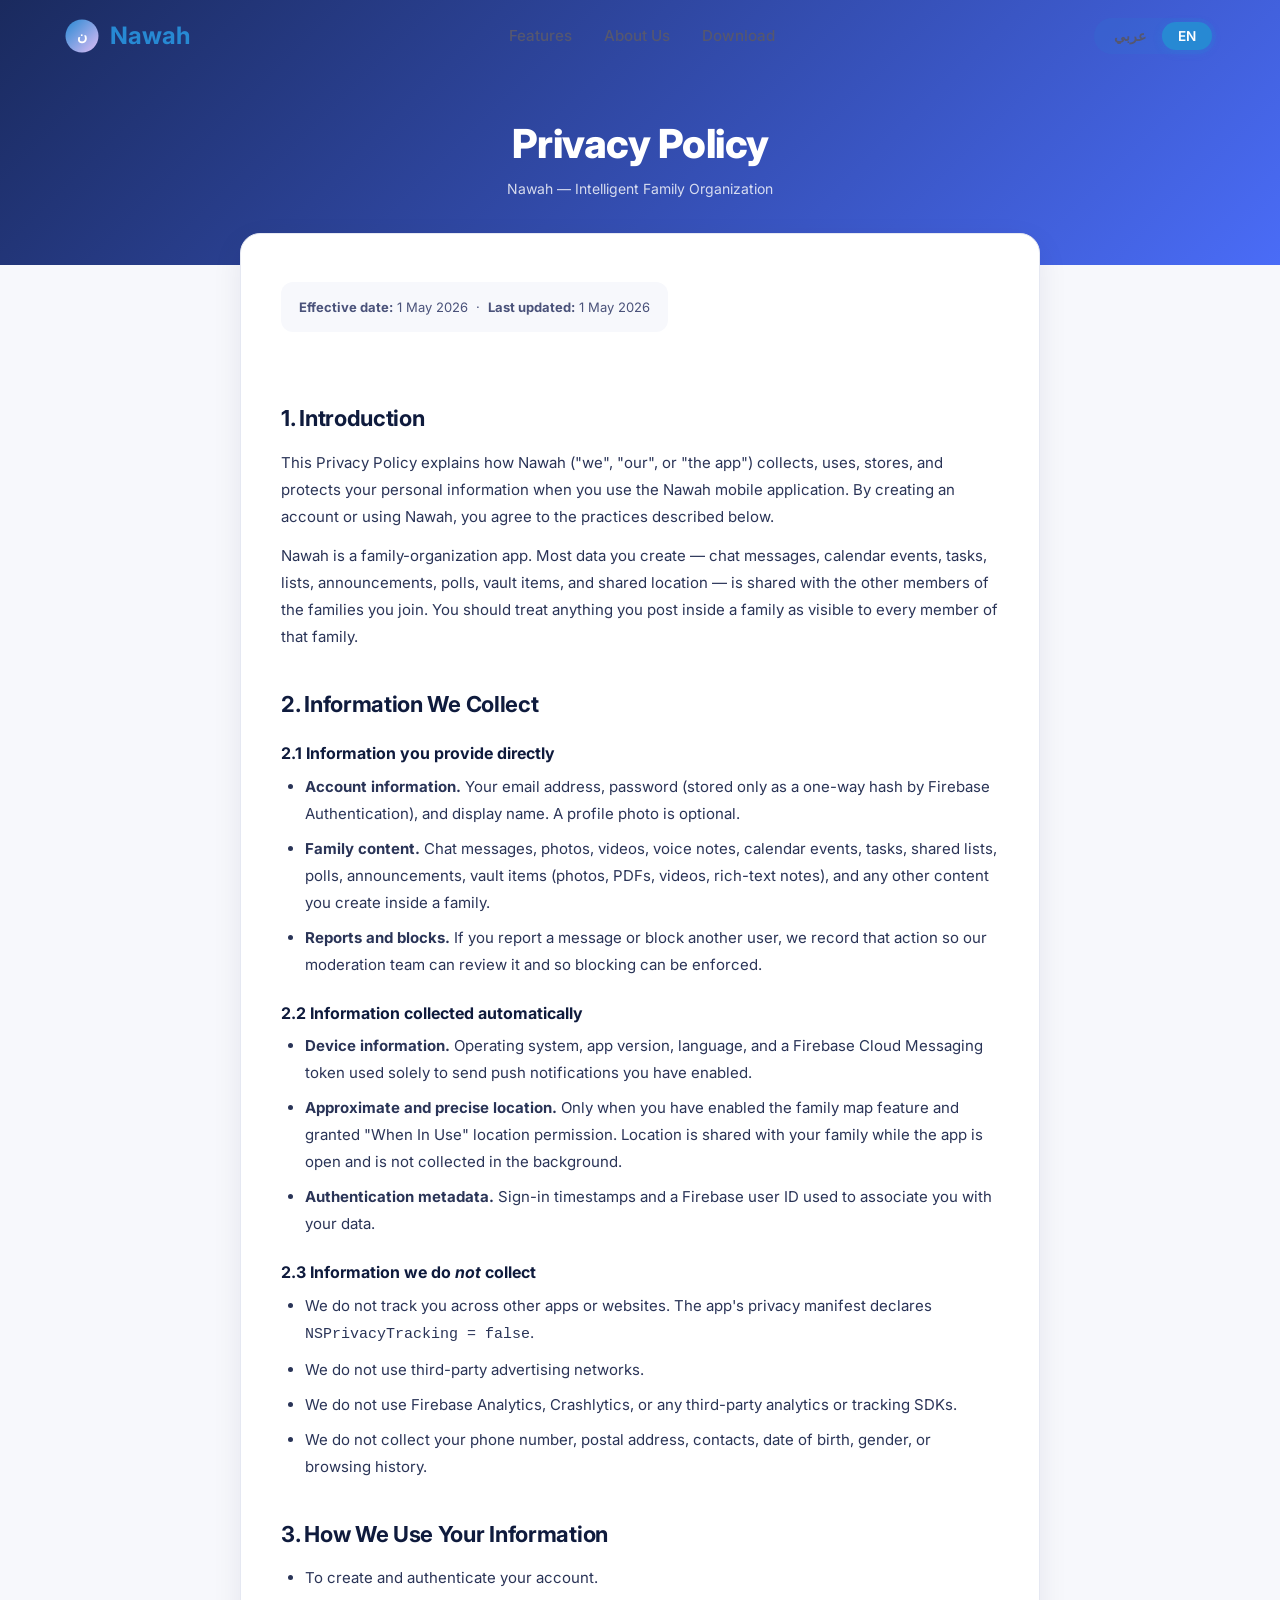
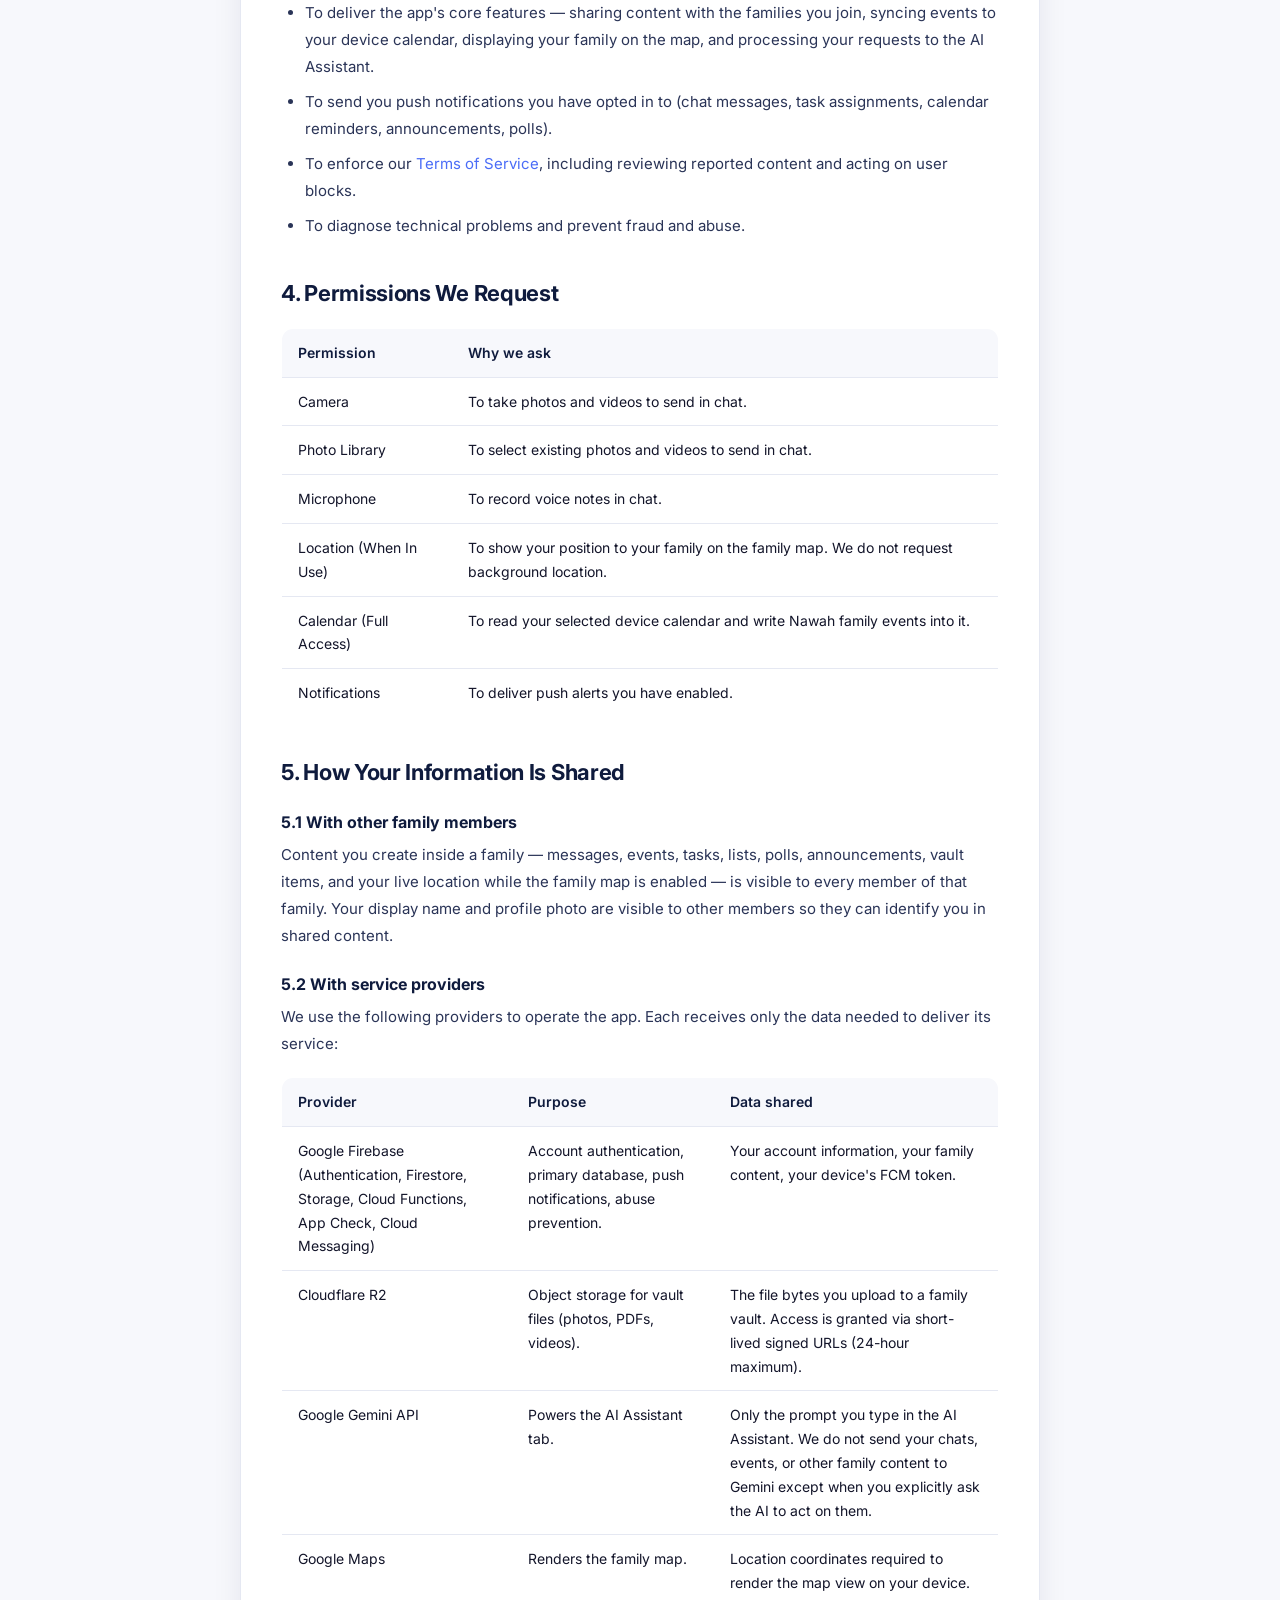
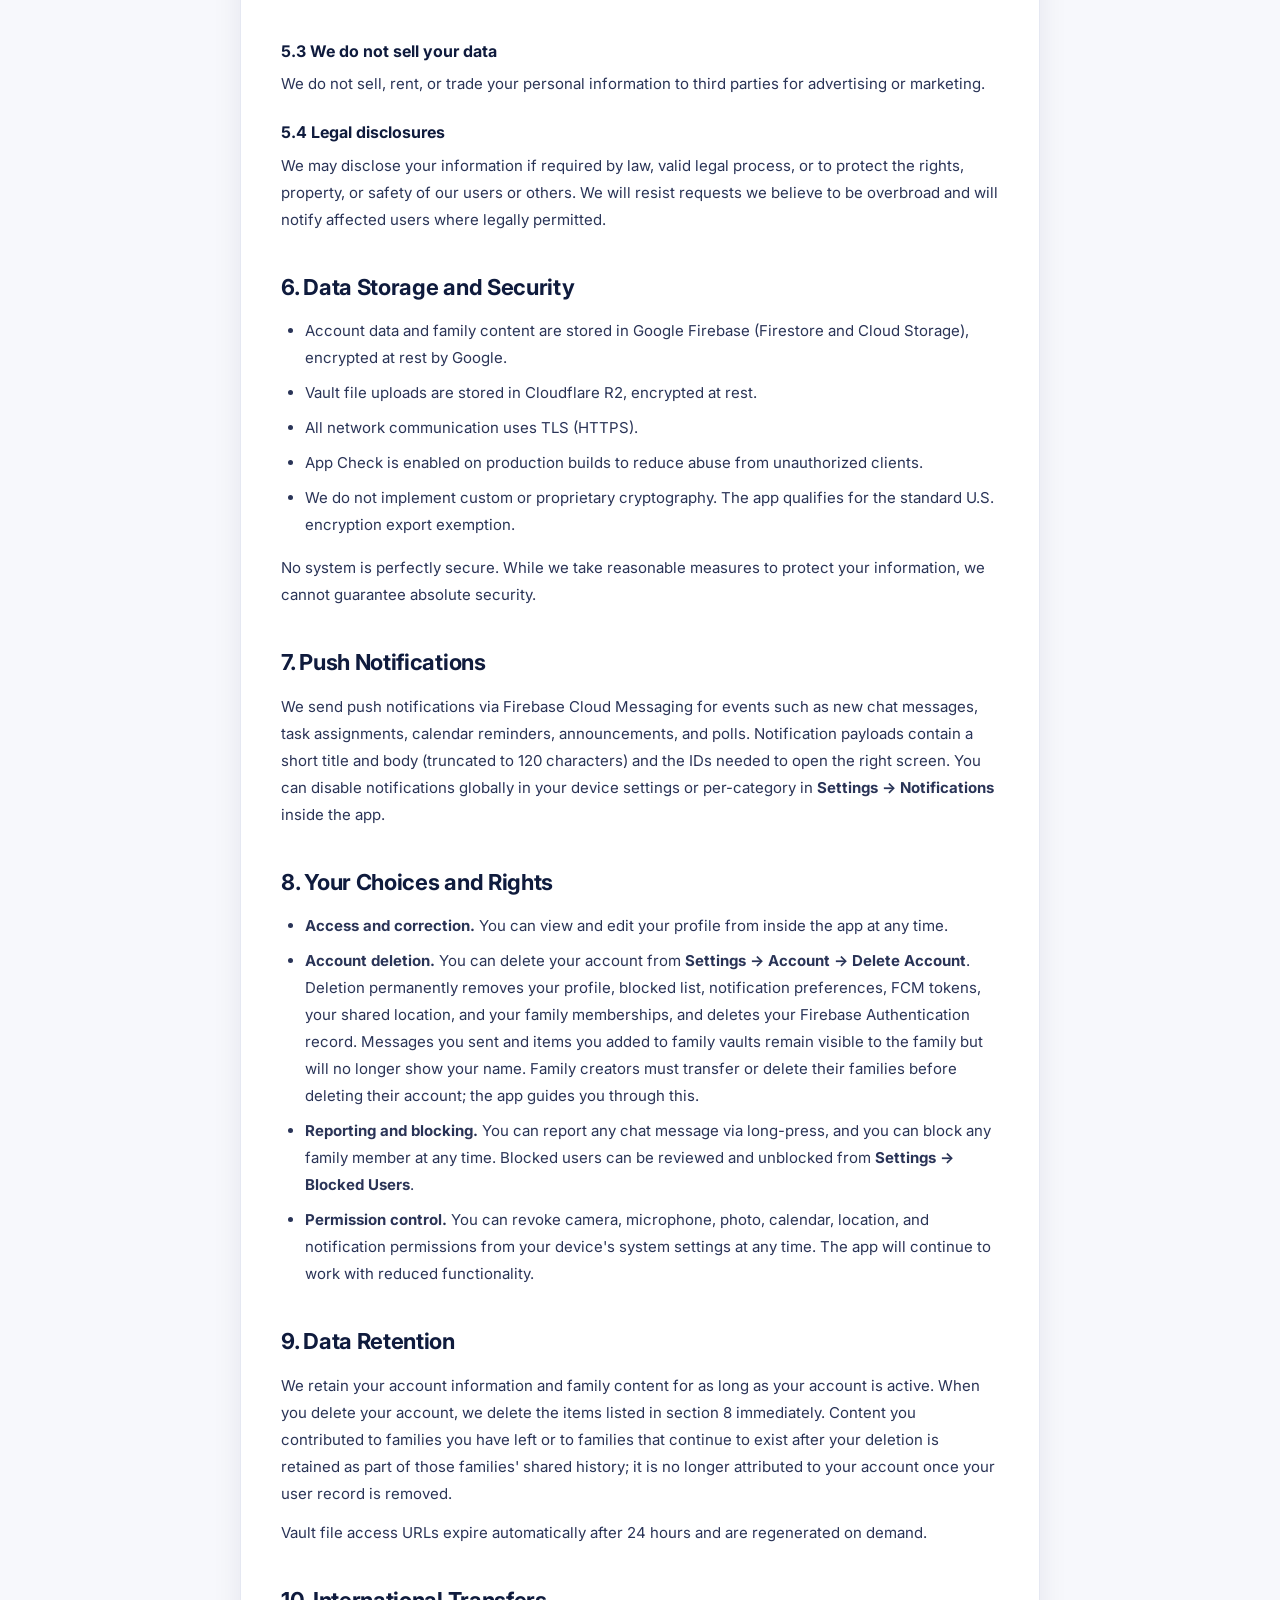
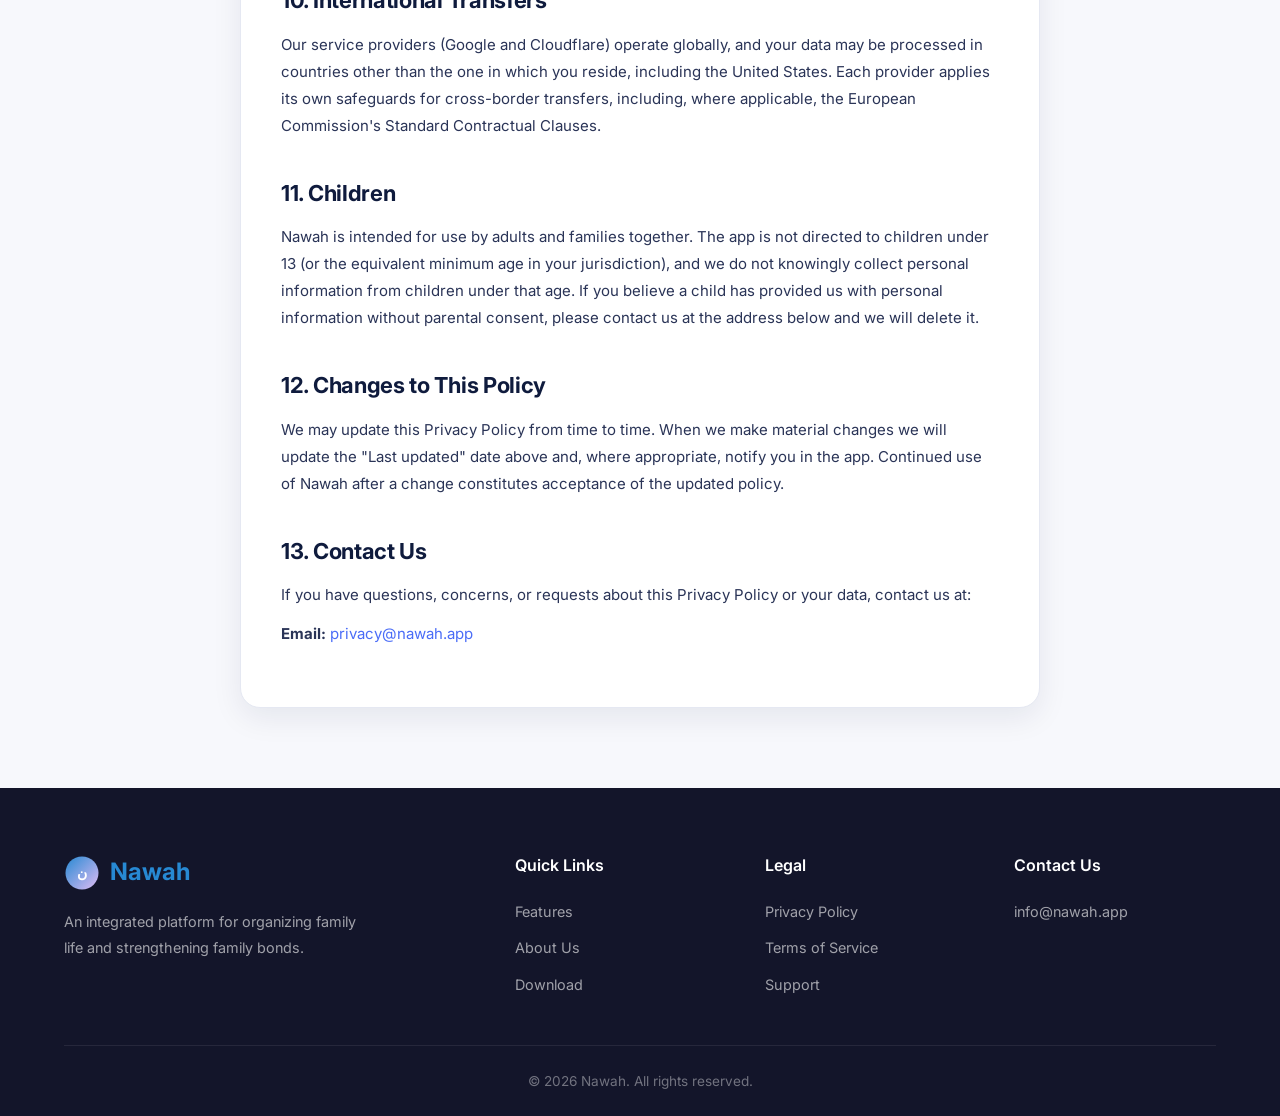
==== commit 8e81e973: "feat: initialize project design system, add translation support, and implement support and landing p" ====
--- a/privacy.html
+++ b/privacy.html
@@ -1,14 +1,16 @@
 <!DOCTYPE html>
 <html lang="en" dir="ltr">
+
 <head>
   <meta charset="UTF-8">
   <meta name="viewport" content="width=device-width, initial-scale=1.0">
-  <title>Privacy Policy — Nawah</title>
-  <meta name="description" content="Privacy Policy for the Nawah family-organization app.">
+  <title data-i18n="privacy_title">Privacy Policy — Nawah</title>
+  <meta name="description" content="Privacy Policy for the Nawah family-organization app." data-i18n="privacy_head_desc">
   <meta name="theme-color" content="#2789D3">
   <link rel="icon" href="assets/images/logo.svg" type="image/svg+xml">
   <link rel="stylesheet" href="assets/css/styles.css">
 </head>
+
 <body>
 
   <nav class="navbar scrolled" id="navbar">
@@ -34,69 +36,111 @@
     </div>
   </nav>
 
-  <main class="legal-page">
-    <div class="container">
+  <header class="legal-header">
+    <h1 data-i18n="nav_privacy">Privacy Policy</h1>
+    <p>Nawah — Intelligent Family Organization</p>
+  </header>
+
+  <main class="legal-card-container">
+    <div class="legal-card">
       <!-- English Content -->
       <div data-lang-block="en">
-        <h1>Privacy Policy</h1>
-        <div class="legal-meta">
+        <div class="meta-info">
           <strong>Effective date:</strong> 1 May 2026 &nbsp;·&nbsp;
           <strong>Last updated:</strong> 1 May 2026
         </div>
 
         <h2>1. Introduction</h2>
         <p>
-          This Privacy Policy explains how Nawah ("we", "our", or "the app") collects, uses, stores, and protects your personal information when you use the Nawah mobile application. By creating an account or using Nawah, you agree to the practices described below.
-        </p>
-        <p>
-          Nawah is a family-organization app. Most data you create — chat messages, calendar events, tasks, lists, announcements, polls, vault items, and shared location — is shared with the other members of the families you join. You should treat anything you post inside a family as visible to every member of that family.
+          This Privacy Policy explains how Nawah ("we", "our", or "the app") collects, uses, stores, and protects your
+          personal information when you use the Nawah mobile application. By creating an account or using Nawah, you agree
+          to the practices described below.
+        </p>
+        <p>
+          Nawah is a family-organization app. Most data you create — chat messages, calendar events, tasks, lists,
+          announcements, polls, vault items, and shared location — is shared with the other members of the families you
+          join. You should treat anything you post inside a family as visible to every member of that family.
         </p>
 
         <h2>2. Information We Collect</h2>
 
         <h3>2.1 Information you provide directly</h3>
         <ul>
-          <li><strong>Account information.</strong> Your email address, password (stored only as a one-way hash by Firebase Authentication), and display name. A profile photo is optional.</li>
-          <li><strong>Family content.</strong> Chat messages, photos, videos, voice notes, calendar events, tasks, shared lists, polls, announcements, vault items (photos, PDFs, videos, rich-text notes), and any other content you create inside a family.</li>
-          <li><strong>Reports and blocks.</strong> If you report a message or block another user, we record that action so our moderation team can review it and so blocking can be enforced.</li>
+          <li><strong>Account information.</strong> Your email address, password (stored only as a one-way hash by Firebase
+            Authentication), and display name. A profile photo is optional.</li>
+          <li><strong>Family content.</strong> Chat messages, photos, videos, voice notes, calendar events, tasks, shared
+            lists, polls, announcements, vault items (photos, PDFs, videos, rich-text notes), and any other content you
+            create inside a family.</li>
+          <li><strong>Reports and blocks.</strong> If you report a message or block another user, we record that action so
+            our moderation team can review it and so blocking can be enforced.</li>
         </ul>
 
         <h3>2.2 Information collected automatically</h3>
         <ul>
-          <li><strong>Device information.</strong> Operating system, app version, language, and a Firebase Cloud Messaging token used solely to send push notifications you have enabled.</li>
-          <li><strong>Approximate and precise location.</strong> Only when you have enabled the family map feature and granted "When In Use" location permission. Location is shared with your family while the app is open and is not collected in the background.</li>
-          <li><strong>Authentication metadata.</strong> Sign-in timestamps and a Firebase user ID used to associate you with your data.</li>
+          <li><strong>Device information.</strong> Operating system, app version, language, and a Firebase Cloud Messaging
+            token used solely to send push notifications you have enabled.</li>
+          <li><strong>Approximate and precise location.</strong> Only when you have enabled the family map feature and
+            granted "When In Use" location permission. Location is shared with your family while the app is open and is not
+            collected in the background.</li>
+          <li><strong>Authentication metadata.</strong> Sign-in timestamps and a Firebase user ID used to associate you with
+            your data.</li>
         </ul>
 
         <h3>2.3 Information we do <em>not</em> collect</h3>
         <ul>
-          <li>We do not track you across other apps or websites. The app's privacy manifest declares <code>NSPrivacyTracking = false</code>.</li>
+          <li>We do not track you across other apps or websites. The app's privacy manifest declares
+            <code>NSPrivacyTracking = false</code>.</li>
           <li>We do not use third-party advertising networks.</li>
           <li>We do not use Firebase Analytics, Crashlytics, or any third-party analytics or tracking SDKs.</li>
-          <li>We do not collect your phone number, postal address, contacts, date of birth, gender, or browsing history.</li>
+          <li>We do not collect your phone number, postal address, contacts, date of birth, gender, or browsing history.
+          </li>
         </ul>
 
         <h2>3. How We Use Your Information</h2>
         <ul>
           <li>To create and authenticate your account.</li>
-          <li>To deliver the app's core features — sharing content with the families you join, syncing events to your device calendar, displaying your family on the map, and processing your requests to the AI Assistant.</li>
-          <li>To send you push notifications you have opted in to (chat messages, task assignments, calendar reminders, announcements, polls).</li>
-          <li>To enforce our <a href="terms.html">Terms of Service</a>, including reviewing reported content and acting on user blocks.</li>
+          <li>To deliver the app's core features — sharing content with the families you join, syncing events to your device
+            calendar, displaying your family on the map, and processing your requests to the AI Assistant.</li>
+          <li>To send you push notifications you have opted in to (chat messages, task assignments, calendar reminders,
+            announcements, polls).</li>
+          <li>To enforce our <a href="terms.html">Terms of Service</a>, including reviewing reported content and acting on user
+            blocks.</li>
           <li>To diagnose technical problems and prevent fraud and abuse.</li>
         </ul>
 
         <h2>4. Permissions We Request</h2>
         <table>
           <thead>
-            <tr><th>Permission</th><th>Why we ask</th></tr>
+            <tr>
+              <th>Permission</th>
+              <th>Why we ask</th>
+            </tr>
           </thead>
           <tbody>
-            <tr><td>Camera</td><td>To take photos and videos to send in chat.</td></tr>
-            <tr><td>Photo Library</td><td>To select existing photos and videos to send in chat.</td></tr>
-            <tr><td>Microphone</td><td>To record voice notes in chat.</td></tr>
-            <tr><td>Location (When In Use)</td><td>To show your position to your family on the family map. We do not request background location.</td></tr>
-            <tr><td>Calendar (Full Access)</td><td>To read your selected device calendar and write Nawah family events into it.</td></tr>
-            <tr><td>Notifications</td><td>To deliver push alerts you have enabled.</td></tr>
+            <tr>
+              <td>Camera</td>
+              <td>To take photos and videos to send in chat.</td>
+            </tr>
+            <tr>
+              <td>Photo Library</td>
+              <td>To select existing photos and videos to send in chat.</td>
+            </tr>
+            <tr>
+              <td>Microphone</td>
+              <td>To record voice notes in chat.</td>
+            </tr>
+            <tr>
+              <td>Location (When In Use)</td>
+              <td>To show your position to your family on the family map. We do not request background location.</td>
+            </tr>
+            <tr>
+              <td>Calendar (Full Access)</td>
+              <td>To read your selected device calendar and write Nawah family events into it.</td>
+            </tr>
+            <tr>
+              <td>Notifications</td>
+              <td>To deliver push alerts you have enabled.</td>
+            </tr>
           </tbody>
         </table>
 
@@ -104,14 +148,20 @@
 
         <h3>5.1 With other family members</h3>
         <p>
-          Content you create inside a family — messages, events, tasks, lists, polls, announcements, vault items, and your live location while the family map is enabled — is visible to every member of that family. Your display name and profile photo are visible to other members so they can identify you in shared content.
+          Content you create inside a family — messages, events, tasks, lists, polls, announcements, vault items, and your
+          live location while the family map is enabled — is visible to every member of that family. Your display name and
+          profile photo are visible to other members so they can identify you in shared content.
         </p>
 
         <h3>5.2 With service providers</h3>
         <p>We use the following providers to operate the app. Each receives only the data needed to deliver its service:</p>
         <table>
           <thead>
-            <tr><th>Provider</th><th>Purpose</th><th>Data shared</th></tr>
+            <tr>
+              <th>Provider</th>
+              <th>Purpose</th>
+              <th>Data shared</th>
+            </tr>
           </thead>
           <tbody>
             <tr>
@@ -122,12 +172,14 @@
             <tr>
               <td>Cloudflare R2</td>
               <td>Object storage for vault files (photos, PDFs, videos).</td>
-              <td>The file bytes you upload to a family vault. Access is granted via short-lived signed URLs (24-hour maximum).</td>
+              <td>The file bytes you upload to a family vault. Access is granted via short-lived signed URLs (24-hour
+                maximum).</td>
             </tr>
             <tr>
               <td>Google Gemini API</td>
               <td>Powers the AI Assistant tab.</td>
-              <td>Only the prompt you type in the AI Assistant. We do not send your chats, events, or other family content to Gemini except when you explicitly ask the AI to act on them.</td>
+              <td>Only the prompt you type in the AI Assistant. We do not send your chats, events, or other family content
+                to Gemini except when you explicitly ask the AI to act on them.</td>
             </tr>
             <tr>
               <td>Google Maps</td>
@@ -142,38 +194,58 @@
 
         <h3>5.4 Legal disclosures</h3>
         <p>
-          We may disclose your information if required by law, valid legal process, or to protect the rights, property, or safety of our users or others. We will resist requests we believe to be overbroad and will notify affected users where legally permitted.
+          We may disclose your information if required by law, valid legal process, or to protect the rights, property, or
+          safety of our users or others. We will resist requests we believe to be overbroad and will notify affected users
+          where legally permitted.
         </p>
 
         <h2>6. Data Storage and Security</h2>
         <ul>
-          <li>Account data and family content are stored in Google Firebase (Firestore and Cloud Storage), encrypted at rest by Google.</li>
+          <li>Account data and family content are stored in Google Firebase (Firestore and Cloud Storage), encrypted at rest
+            by Google.</li>
           <li>Vault file uploads are stored in Cloudflare R2, encrypted at rest.</li>
           <li>All network communication uses TLS (HTTPS).</li>
           <li>App Check is enabled on production builds to reduce abuse from unauthorized clients.</li>
-          <li>We do not implement custom or proprietary cryptography. The app qualifies for the standard U.S. encryption export exemption.</li>
-        </ul>
-        <p>
-          No system is perfectly secure. While we take reasonable measures to protect your information, we cannot guarantee absolute security.
+          <li>We do not implement custom or proprietary cryptography. The app qualifies for the standard U.S. encryption
+            export exemption.</li>
+        </ul>
+        <p>
+          No system is perfectly secure. While we take reasonable measures to protect your information, we cannot guarantee
+          absolute security.
         </p>
 
         <h2>7. Push Notifications</h2>
         <p>
-          We send push notifications via Firebase Cloud Messaging for events such as new chat messages, task assignments, calendar reminders, announcements, and polls. Notification payloads contain a short title and body (truncated to 120 characters) and the IDs needed to open the right screen. You can disable notifications globally in your device settings or per-category in <strong>Settings → Notifications</strong> inside the app.
+          We send push notifications via Firebase Cloud Messaging for events such as new chat messages, task assignments,
+          calendar reminders, announcements, and polls. Notification payloads contain a short title and body (truncated to
+          120 characters) and the IDs needed to open the right screen. You can disable notifications globally in your device
+          settings or per-category in <strong>Settings → Notifications</strong> inside the app.
         </p>
 
         <h2>8. Your Choices and Rights</h2>
         <ul>
-          <li><strong>Access and correction.</strong> You can view and edit your profile from inside the app at any time.</li>
-          <li><strong>Account deletion.</strong> You can delete your account from <strong>Settings → Account → Delete Account</strong>. Deletion permanently removes your profile, blocked list, notification preferences, FCM tokens, your shared location, and your family memberships, and deletes your Firebase Authentication record. Messages you sent and items you added to family vaults remain visible to the family but will no longer show your name. Family creators must transfer or delete their families before deleting their account; the app guides you through this.</li>
-          <li><strong>Reporting and blocking.</strong> You can report any chat message via long-press, and you can block any family member at any time. Blocked users can be reviewed and unblocked from <strong>Settings → Blocked Users</strong>.</li>
-          <li><strong>Permission control.</strong> You can revoke camera, microphone, photo, calendar, location, and notification permissions from your device's system settings at any time. The app will continue to work with reduced functionality.</li>
-          <li><strong>California Privacy Rights.</strong> If you are a California resident, you have additional rights under the CCPA, including the right to request access to and deletion of your data. Contact us at the email below to exercise these rights.</li>
+          <li><strong>Access and correction.</strong> You can view and edit your profile from inside the app at any time.
+          </li>
+          <li><strong>Account deletion.</strong> You can delete your account from <strong>Settings → Account → Delete
+              Account</strong>. Deletion permanently removes your profile, blocked list, notification preferences, FCM
+            tokens, your shared location, and your family memberships, and deletes your Firebase Authentication record.
+            Messages you sent and items you added to family vaults remain visible to the family but will no longer show your
+            name. Family creators must transfer or delete their families before deleting their account; the app guides you
+            through this.</li>
+          <li><strong>Reporting and blocking.</strong> You can report any chat message via long-press, and you can block any
+            family member at any time. Blocked users can be reviewed and unblocked from <strong>Settings → Blocked
+              Users</strong>.</li>
+          <li><strong>Permission control.</strong> You can revoke camera, microphone, photo, calendar, location, and
+            notification permissions from your device's system settings at any time. The app will continue to work with
+            reduced functionality.</li>
         </ul>
 
         <h2>9. Data Retention</h2>
         <p>
-          We retain your account information and family content for as long as your account is active. When you delete your account, we delete the items listed in section 8 immediately. Content you contributed to families you have left or to families that continue to exist after your deletion is retained as part of those families' shared history; it is no longer attributed to your account once your user record is removed.
+          We retain your account information and family content for as long as your account is active. When you delete your
+          account, we delete the items listed in section 8 immediately. Content you contributed to families you have left or
+          to families that continue to exist after your deletion is retained as part of those families' shared history; it
+          is no longer attributed to your account once your user record is removed.
         </p>
         <p>
           Vault file access URLs expire automatically after 24 hours and are regenerated on demand.
@@ -181,59 +253,81 @@
 
         <h2>10. International Transfers</h2>
         <p>
-          Our service providers (Google and Cloudflare) operate globally, and your data may be processed in countries other than the one in which you reside, including the United States. Each provider applies its own safeguards for cross-border transfers, including, where applicable, the European Commission's Standard Contractual Clauses.
+          Our service providers (Google and Cloudflare) operate globally, and your data may be processed in countries other
+          than the one in which you reside, including the United States. Each provider applies its own safeguards for
+          cross-border transfers, including, where applicable, the European Commission's Standard Contractual Clauses.
         </p>
 
         <h2>11. Children</h2>
         <p>
-          Nawah is intended for use by adults and families together. The app is not directed to children under 13 (or the equivalent minimum age in your jurisdiction), and we do not knowingly collect personal information from children under that age. If you believe a child has provided us with personal information without parental consent, please contact us at the address below and we will delete it.
+          Nawah is intended for use by adults and families together. The app is not directed to children under 13 (or the
+          equivalent minimum age in your jurisdiction), and we do not knowingly collect personal information from children
+          under that age. If you believe a child has provided us with personal information without parental consent, please
+          contact us at the address below and we will delete it.
         </p>
 
         <h2>12. Changes to This Policy</h2>
         <p>
-          We may update this Privacy Policy from time to time. When we make material changes we will update the "Last updated" date above and, where appropriate, notify you in the app. Continued use of Nawah after a change constitutes acceptance of the updated policy.
+          We may update this Privacy Policy from time to time. When we make material changes we will update the "Last
+          updated" date above and, where appropriate, notify you in the app. Continued use of Nawah after a change
+          constitutes acceptance of the updated policy.
         </p>
 
         <h2>13. Contact Us</h2>
-        <p>If you have questions, concerns, or requests about this Privacy Policy or your data, contact us at:</p>
-        <p><strong>Email:</strong> <a href="mailto:privacy@nawah.app">privacy@nawah.app</a></p>
+        <p>
+          If you have questions, concerns, or requests about this Privacy Policy or your data, contact us at:
+        </p>
+        <p>
+          <strong>Email:</strong> <a href="mailto:privacy@nawah.app">privacy@nawah.app</a>
+        </p>
       </div>
 
       <!-- Arabic Content -->
       <div data-lang-block="ar">
-        <h1>سياسة الخصوصية</h1>
-        <div class="legal-meta">
+        <div class="meta-info">
           <strong>تاريخ السريان:</strong> 1 مايو 2026 &nbsp;·&nbsp;
           <strong>آخر تحديث:</strong> 1 مايو 2026
         </div>
 
         <h2>1. مقدمة</h2>
         <p>
-          توضح سياسة الخصوصية هذه كيف يقوم تطبيق نواة ("نحن" أو "التطبيق") بجمع واستخدام وتخزين وحماية معلوماتك الشخصية عند استخدامك لتطبيق نواة للهواتف المحمولة. من خلال إنشاء حساب أو استخدام نواة، فإنك توافق على الممارسات الموضحة أدناه.
-        </p>
-        <p>
-          نواة هو تطبيق لتنظيم العائلة. معظم البيانات التي تنشئها — رسائل الدردشة، أحداث التقويم، المهام، القوائم، الإعلانات، الاستطلاعات، عناصر الخزنة، والموقع المشترك — تتم مشاركتها مع الأعضاء الآخرين في العائلات التي تنضم إليها. يجب أن تعامل أي شيء تنشره داخل العائلة على أنه مرئي لكل عضو في تلك العائلة.
+          توضح سياسة الخصوصية هذه كيف يقوم تطبيق نواة ("نحن" أو "التطبيق") بجمع واستخدام وتخزين وحماية معلوماتك الشخصية
+          عند استخدامك لتطبيق نواة للهواتف المحمولة. من خلال إنشاء حساب أو استخدام نواة، فإنك توافق على الممارسات
+          الموضحة أدناه.
+        </p>
+        <p>
+          نواة هو تطبيق لتنظيم العائلة. معظم البيانات التي تنشئها — رسائل الدردشة، أحداث التقويم، المهام، القوائم،
+          الإعلانات، الاستطلاعات، عناصر الخزنة، والموقع المشترك — تتم مشاركتها مع الأعضاء الآخرين في العائلات التي تنضم
+          إليها. يجب أن تعامل أي شيء تنشره داخل العائلة على أنه مرئي لكل عضو في تلك العائلة.
         </p>
 
         <h2>2. المعلومات التي نجمعها</h2>
 
         <h3>2.1 المعلومات التي تقدمها مباشرة</h3>
         <ul>
-          <li><strong>معلومات الحساب.</strong> عنوان بريدك الإلكتروني، كلمة المرور (يتم تخزينها فقط كرمز مشفر أحادي الاتجاه بواسطة Firebase Authentication)، واسم العرض. صورة الملف الشخصي اختيارية.</li>
-          <li><strong>محتوى العائلة.</strong> رسائل الدردشة، الصور، الفيديوهات، الملاحظات الصوتية، أحداث التقويم، المهام، القوائم المشتركة، الاستطلاعات، الإعلانات، عناصر الخزنة (صور، ملفات PDF، فيديوهات، ملاحظات نصية غنية)، وأي محتوى آخر تنشئه داخل العائلة.</li>
-          <li><strong>البلاغات والحظر.</strong> إذا قمت بالإبلاغ عن رسالة أو حظر مستخدم آخر، فإننا نسجل هذا الإجراء حتى يتمكن فريق الإشراف لدينا من مراجعته ولضمان تنفيذ الحظر.</li>
+          <li><strong>معلومات الحساب.</strong> عنوان بريدك الإلكتروني، كلمة المرور (يتم تخزينها فقط كرمز مشفر أحادي
+            الاتجاه بواسطة Firebase Authentication)، واسم العرض. صورة الملف الشخصي اختيارية.</li>
+          <li><strong>محتوى العائلة.</strong> رسائل الدردشة، الصور، الفيديوهات، الملاحظات الصوتية، أحداث التقويم،
+            المهام، القوائم المشتركة، الاستطلاعات، الإعلانات، عناصر الخزنة (صور، ملفات PDF، فيديوهات، ملاحظات نصية
+            غنية)، وأي محتوى آخر تنشئه داخل العائلة.</li>
+          <li><strong>البلاغات والحظر.</strong> إذا قمت بالإبلاغ عن رسالة أو حظر مستخدم آخر، فإننا نسجل هذا الإجراء حتى
+            يتمكن فريق الإشراف لدينا من مراجعته ولضمان تنفيذ الحظر.</li>
         </ul>
 
         <h3>2.2 المعلومات التي يتم جمعها تلقائياً</h3>
         <ul>
-          <li><strong>معلومات الجهاز.</strong> نظام التشغيل، إصدار التطبيق، اللغة، ورمز Firebase Cloud Messaging المستخدم حصرياً لإرسال إشعارات الدفع التي قمت بتمكينها.</li>
-          <li><strong>الموقع التقريبي والدقيق.</strong> فقط عندما تقوم بتمكين ميزة خريطة العائلة ومنح إذن الموقع "أثناء استخدام التطبيق". تتم مشاركة الموقع مع عائلتك أثناء فتح التطبيق ولا يتم جمعه في الخلفية.</li>
-          <li><strong>بيانات الاعتماد الوصفية.</strong> الطوابع الزمنية لتسجيل الدخول ومعرف مستخدم Firebase المستخدم لربطك ببياناتك.</li>
+          <li><strong>معلومات الجهاز.</strong> نظام التشغيل، إصدار التطبيق، اللغة، ورمز Firebase Cloud Messaging
+            المستخدم حصرياً لإرسال إشعارات الدفع التي قمت بتمكينها.</li>
+          <li><strong>الموقع التقريبي والدقيق.</strong> فقط عندما تقوم بتمكين ميزة خريطة العائلة ومنح إذن الموقع "أثناء
+            استخدام التطبيق". تتم مشاركة الموقع مع عائلتك أثناء فتح التطبيق ولا يتم جمعه في الخلفية.</li>
+          <li><strong>بيانات الاعتماد الوصفية.</strong> الطوابع الزمنية لتسجيل الدخول ومعرف مستخدم Firebase المستخدم
+            لربطك ببياناتك.</li>
         </ul>
 
         <h3>2.3 المعلومات التي لا نجمعها</h3>
         <ul>
-          <li>نحن لا نتتبعك عبر تطبيقات أو مواقع ويب أخرى. يعلن بيان خصوصية التطبيق أن <code>NSPrivacyTracking = false</code>.</li>
+          <li>نحن لا نتتبعك عبر تطبيقات أو مواقع ويب أخرى. يعلن بيان خصوصية التطبيق أن
+            <code>NSPrivacyTracking = false</code>.</li>
           <li>نحن لا نستخدم شبكات إعلانية تابعة لجهات خارجية.</li>
           <li>نحن لا نستخدم Firebase Analytics أو Crashlytics أو أي أدوات تتبع أو تحليلات تابعة لجهات خارجية.</li>
           <li>نحن لا نجمع رقم هاتفك، عنوانك البريدي، جهات الاتصال، تاريخ الميلاد، الجنس، أو سجل التصفح.</li>
@@ -242,24 +336,48 @@
         <h2>3. كيف نستخدم معلوماتك</h2>
         <ul>
           <li>لإنشاء حسابك وتوثيقه.</li>
-          <li>لتوفير الميزات الأساسية للتطبيق — مشاركة المحتوى مع العائلات التي تنضم إليها، مزامنة الأحداث مع تقويم جهازك، عرض عائلتك على الخريطة، ومعالجة طلباتك لمساعد الذكاء الاصطناعي.</li>
-          <li>لإرسال إشعارات الدفع التي وافقت عليها (رسائل الدردشة، تعيينات المهام، تذكيرات التقويم، الإعلانات، الاستطلاعات).</li>
-          <li>لفرض <a href="terms.html">شروط الخدمة</a> الخاصة بنا، بما في ذلك مراجعة المحتوى المبلغ عنه والتعامل مع حظر المستخدمين.</li>
+          <li>لتوفير الميزات الأساسية للتطبيق — مشاركة المحتوى مع العائلات التي تنضم إليها، مزامنة الأحداث مع تقويم
+            جهازك، عرض عائلتك على الخريطة، ومعالجة طلباتك لمساعد الذكاء الاصطناعي.</li>
+          <li>لإرسال إشعارات الدفع التي وافقت عليها (رسائل الدردشة، تعيينات المهام، تذكيرات التقويم، الإعلانات،
+            الاستطلاعات).</li>
+          <li>لفرض <a href="terms.html">شروط الخدمة</a> الخاصة بنا، بما في ذلك مراجعة المحتوى المبلغ عنه والتعامل مع حظر
+            المستخدمين.</li>
           <li>لتشخيص المشكلات الفنية ومنع الاحتيال وإساءة الاستخدام.</li>
         </ul>
 
         <h2>4. الأذونات التي نطلبها</h2>
         <table>
           <thead>
-            <tr><th>الإذن</th><th>لماذا نطلبه</th></tr>
+            <tr>
+              <th>الإذن</th>
+              <th>لماذا نطلبه</th>
+            </tr>
           </thead>
           <tbody>
-            <tr><td>الكاميرا</td><td>لالتقاط الصور والفيديوهات لإرسالها في الدردشة.</td></tr>
-            <tr><td>مكتبة الصور</td><td>لاختيار الصور والفيديوهات الموجودة لإرسالها في الدردشة.</td></tr>
-            <tr><td>الميكروفون</td><td>لتسجيل الملاحظات الصوتية في الدردشة.</td></tr>
-            <tr><td>الموقع (أثناء الاستخدام)</td><td>لإظهار موقعك لعائلتك على خريطة العائلة. نحن لا نطلب الموقع في الخلفية.</td></tr>
-            <tr><td>التقويم (وصول كامل)</td><td>لقراءة تقويم الجهاز المختار وكتابة أحداث عائلة نواة فيه.</td></tr>
-            <tr><td>الإشعارات</td><td>لإرسال تنبيهات الدفع التي قمت بتمكينها.</td></tr>
+            <tr>
+              <td>الكاميرا</td>
+              <td>لالتقاط الصور والفيديوهات لإرسالها في الدردشة.</td>
+            </tr>
+            <tr>
+              <td>مكتبة الصور</td>
+              <td>لاختيار الصور والفيديوهات الموجودة لإرسالها في الدردشة.</td>
+            </tr>
+            <tr>
+              <td>الميكروفون</td>
+              <td>لتسجيل الملاحظات الصوتية في الدردشة.</td>
+            </tr>
+            <tr>
+              <td>الموقع (أثناء الاستخدام)</td>
+              <td>لإظهار موقعك لعائلتك على خريطة العائلة. نحن لا نطلب الموقع في الخلفية.</td>
+            </tr>
+            <tr>
+              <td>التقويم (وصول كامل)</td>
+              <td>لقراءة تقويم الجهاز المختار وكتابة أحداث عائلة نواة فيه.</td>
+            </tr>
+            <tr>
+              <td>الإشعارات</td>
+              <td>لإرسال تنبيهات الدفع التي قمت بتمكينها.</td>
+            </tr>
           </tbody>
         </table>
 
@@ -267,14 +385,20 @@
 
         <h3>5.1 مع أفراد العائلة الآخرين</h3>
         <p>
-          المحتوى الذي تنشئه داخل العائلة — الرسائل، الأحداث، المهام، القوائم، الاستطلاعات، الإعلانات، عناصر الخزنة، وموقعك المباشر أثناء تمكين خريطة العائلة — يكون مرئياً لكل عضو في تلك العائلة. اسم العرض وصورة ملفك الشخصي مرئيان للأعضاء الآخرين حتى يتمكنوا من التعرف عليك في المحتوى المشترك.
+          المحتوى الذي تنشئه داخل العائلة — الرسائل، الأحداث، المهام، القوائم، الاستطلاعات، الإعلانات، عناصر الخزنة،
+          وموقعك المباشر أثناء تمكين خريطة العائلة — يكون مرئياً لكل عضو في تلك العائلة. اسم العرض وصورة ملفك الشخصي
+          مرئيان للأعضاء الآخرين حتى يتمكنوا من التعرف عليك في المحتوى المشترك.
         </p>
 
         <h3>5.2 مع مزودي الخدمة</h3>
         <p>نحن نستخدم المزودين التاليين لتشغيل التطبيق. يتلقى كل منهم البيانات اللازمة فقط لتقديم خدمته:</p>
         <table>
           <thead>
-            <tr><th>المزود</th><th>الغرض</th><th>البيانات المشاركة</th></tr>
+            <tr>
+              <th>المزود</th>
+              <th>الغرض</th>
+              <th>البيانات المشاركة</th>
+            </tr>
           </thead>
           <tbody>
             <tr>
@@ -285,12 +409,14 @@
             <tr>
               <td>Cloudflare R2</td>
               <td>تخزين عناصر خزنة العائلة (صور، ملفات PDF، فيديوهات).</td>
-              <td>الملفات التي ترفعها إلى خزنة العائلة. يتم منح الوصول عبر روابط موقعة قصيرة الأجل (بحد أقصى 24 ساعة).</td>
+              <td>الملفات التي ترفعها إلى خزنة العائلة. يتم منح الوصول عبر روابط موقعة قصيرة الأجل (بحد أقصى 24 ساعة).
+              </td>
             </tr>
             <tr>
               <td>Google Gemini API</td>
               <td>يشغل تبويب مساعد الذكاء الاصطناعي.</td>
-              <td>فقط المطالبة (Prompt) التي تكتبها في مساعد الذكاء الاصطناعي. نحن لا نرسل دردشاتك أو أحداثك أو محتوى عائلتك الآخر إلى Gemini إلا عندما تطلب صراحة من الذكاء الاصطناعي العمل عليها.</td>
+              <td>فقط المطالبة (Prompt) التي تكتبها في مساعد الذكاء الاصطناعي. نحن لا نرسل دردشاتك أو أحداثك أو محتوى
+                عائلتك الآخر إلى Gemini إلا عندما تطلب صراحة من الذكاء الاصطناعي العمل عليها.</td>
             </tr>
             <tr>
               <td>Google Maps</td>
@@ -305,16 +431,20 @@
 
         <h3>5.4 الإفصاحات القانونية</h3>
         <p>
-          قد نفصح عن معلوماتك إذا طُلب منا ذلك بموجب القانون، أو بموجب إجراء قانوني صحيح، أو لحماية حقوق أو ملكية أو سلامة مستخدمينا أو الآخرين. سنقاوم الطلبات التي نعتقد أنها مبالغ فيها وسنخطر المستخدمين المتأثرين عندما يسمح القانون بذلك.
+          قد نفصح عن معلوماتك إذا طُلب منا ذلك بموجب القانون، أو بموجب إجراء قانوني صحيح، أو لحماية حقوق أو ملكية أو
+          سلامة مستخدمينا أو الآخرين. سنقاوم الطلبات التي نعتقد أنها مبالغ فيها وسنخطر المستخدمين المتأثرين عندما يسمح
+          القانون بذلك.
         </p>
 
         <h2>6. تخزين البيانات وأمنها</h2>
         <ul>
-          <li>يتم تخزين بيانات الحساب ومحتوى العائلة في Google Firebase (Firestore و Cloud Storage)، مشفرة أثناء السكون بواسطة Google.</li>
+          <li>يتم تخزين بيانات الحساب ومحتوى العائلة في Google Firebase (Firestore و Cloud Storage)، مشفرة أثناء السكون
+            بواسطة Google.</li>
           <li>يتم تخزين ملفات الخزنة المرفوعة في Cloudflare R2، مشفرة أثناء السكون.</li>
           <li>تستخدم جميع الاتصالات عبر الشبكة بروتوكول TLS (HTTPS).</li>
           <li>تم تمكين App Check في إصدارات الإنتاج لتقليل إساءة الاستخدام من العملاء غير المصرح لهم.</li>
-          <li>نحن لا نستخدم تشفيراً مخصصاً أو مملوكاً. التطبيق مؤهل لإعفاء تصدير التشفير القياسي في الولايات المتحدة.</li>
+          <li>نحن لا نستخدم تشفيراً مخصصاً أو مملوكاً. التطبيق مؤهل لإعفاء تصدير التشفير القياسي في الولايات المتحدة.
+          </li>
         </ul>
         <p>
           لا يوجد نظام آمن تماماً. بينما نتخذ تدابير معقولة لحماية معلوماتك، لا يمكننا ضمان الأمن المطلق.
@@ -322,20 +452,33 @@
 
         <h2>7. إشعارات الدفع</h2>
         <p>
-          نرسل إشعارات الدفع عبر Firebase Cloud Messaging لأحداث مثل رسائل الدردشة الجديدة، تعيينات المهام، تذكيرات التقويم، الإعلانات، والاستطلاعات. تحتوي محتويات الإشعارات على عنوان وجسم قصير (مختصر إلى 120 حرفاً) والمعرفات اللازمة لفتح الشاشة الصحيحة. يمكنك تعطيل الإشعارات عالمياً في إعدادات جهازك أو حسب الفئة في <strong>الإعدادات ← الإشعارات</strong> داخل التطبيق.
+          نرسل إشعارات الدفع عبر Firebase Cloud Messaging لأحداث مثل رسائل الدردشة الجديدة، تعيينات المهام، تذكيرات
+          التقويم، الإعلانات، والاستطلاعات. تحتوي محتويات الإشعارات على عنوان وجسم قصير (مختصر إلى 120 حرفاً) والمعرفات
+          اللازمة لفتح الشاشة الصحيحة. يمكنك تعطيل الإشعارات عالمياً في إعدادات جهازك أو حسب الفئة في <strong>الإعدادات
+            ← الإشعارات</strong> داخل التطبيق.
         </p>
 
         <h2>8. خياراتك وحقوقك</h2>
         <ul>
           <li><strong>الوصول والتصحيح.</strong> يمكنك عرض وتعديل ملفك الشخصي من داخل التطبيق في أي وقت.</li>
-          <li><strong>حذف الحساب.</strong> يمكنك حذف حسابك من <strong>الإعدادات ← الحساب ← حذف الحساب</strong>. يؤدي الحذف إلى إزالة ملفك الشخصي وقائمة المحظورين وتفضيلات الإشعارات ورموز FCM وموقعك المشترك وعضوياتك في العائلة بشكل دائم، ويحذف سجل Firebase Authentication الخاص بك. تظل الرسائل التي أرسلتها والعناصر التي أضفتها إلى خزائن العائلة مرئية للعائلة ولكنها لن تظهر اسمك بعد الآن. يجب على منشئي العائلات نقل ملكية عائلاتهم أو حذفها قبل حذف حساباتهم؛ وسيقوم التطبيق بإرشادك خلال هذه العملية.</li>
-          <li><strong>الإبلاغ والحظر.</strong> يمكنك الإبلاغ عن أي رسالة دردشة عبر الضغط المطول، ويمكنك حظر أي عضو في العائلة في أي وقت. يمكن مراجعة المستخدمين المحظورين وإلغاء حظرهم من <strong>الإعدادات ← المستخدمون المحظورون</strong>.</li>
-          <li><strong>التحكم في الأذونات.</strong> يمكنك إلغاء أذونات الكاميرا والميكروفون والصور والتقويم والموقع والإشعارات من إعدادات نظام جهازك في أي وقت. سيستمر التطبيق في العمل بوظائف محدودة.</li>
+          <li><strong>حذف الحساب.</strong> يمكنك حذف حسابك من <strong>الإعدادات ← الحساب ← حذف الحساب</strong>. يؤدي
+            الحذف إلى إزالة ملفك الشخصي وقائمة المحظورين وتفضيلات الإشعارات ورموز FCM وموقعك المشترك وعضوياتك في العائلة
+            بشكل دائم، ويحذف سجل Firebase Authentication الخاص بك. تظل الرسائل التي أرسلتها والعناصر التي أضفتها إلى
+            خزائن العائلة مرئية للعائلة ولكنها لن تظهر اسمك بعد الآن. يجب على منشئي العائلات نقل ملكية عائلاتهم أو حذفها
+            قبل حذف حساباتهم؛ وسيقوم التطبيق بإرشادك خلال هذه العملية.</li>
+          <li><strong>الإبلاغ والحظر.</strong> يمكنك الإبلاغ عن أي رسالة دردشة عبر الضغط المطول، ويمكنك حظر أي عضو في
+            العائلة في أي وقت. يمكن مراجعة المستخدمين المحظورين وإلغاء حظرهم من <strong>الإعدادات ← المستخدمون
+              المحظورون</strong>.</li>
+          <li><strong>التحكم في الأذونات.</strong> يمكنك إلغاء أذونات الكاميرا والميكروفون والصور والتقويم والموقع
+            والإشعارات من إعدادات نظام جهازك في أي وقت. سيستمر التطبيق في العمل بوظائف محدودة.</li>
         </ul>
 
         <h2>9. الاحتفاظ بالبيانات</h2>
         <p>
-          نحتفظ بمعلومات حسابك ومحتوى العائلة طالما كان حسابك نشطاً. عند حذف حسابك، نقوم بحذف العناصر المدرجة في القسم 8 على الفور. المحتوى الذي ساهمت به في العائلات التي غادرتها أو في العائلات التي تستمر في الوجود بعد الحذف يتم الاحتفاظ به كجزء من التاريخ المشترك لتلك العائلات؛ ولم يعد منسوباً إلى حسابك بمجرد إزالة سجل المستخدم الخاص بك.
+          نحتفظ بمعلومات حسابك ومحتوى العائلة طالما كان حسابك نشطاً. عند حذف حسابك، نقوم بحذف العناصر المدرجة في القسم 8
+          على الفور. المحتوى الذي ساهمت به في العائلات التي غادرتها أو في العائلات التي تستمر في الوجود بعد الحذف يتم
+          الاحتفاظ به كجزء من التاريخ المشترك لتلك العائلات؛ ولم يعد منسوباً إلى حسابك بمجرد إزالة سجل المستخدم الخاص
+          بك.
         </p>
         <p>
           تنتهي صلاحية روابط الوصول إلى ملفات الخزنة تلقائياً بعد 24 ساعة ويتم تجديدها عند الطلب.
@@ -343,17 +486,23 @@
 
         <h2>10. النقل الدولي للبيانات</h2>
         <p>
-          يعمل مزودو الخدمة لدينا (Google و Cloudflare) على مستوى العالم، وقد تتم معالجة بياناتك في بلدان أخرى غير البلد الذي تقيم فيه، بما في ذلك الولايات المتحدة. يطبق كل مزود ضماناته الخاصة للنقل عبر الحدود، بما في ذلك، عند الاقتضاء، البنود التعاقدية القياسية للمفوضية الأوروبية.
+          يعمل مزودو الخدمة لدينا (Google و Cloudflare) على مستوى العالم، وقد تتم معالجة بياناتك في بلدان أخرى غير البلد
+          الذي تقيم فيه، بما في ذلك الولايات المتحدة. يطبق كل مزود ضماناته الخاصة للنقل عبر الحدود، بما في ذلك، عند
+          الاقتضاء، البنود التعاقدية القياسية للمفوضية الأوروبية.
         </p>
 
         <h2>11. الأطفال</h2>
         <p>
-          نواة مخصص للاستخدام من قبل البالغين والعائلات معاً. التطبيق ليس موجهاً للأطفال دون سن 13 عاماً (أو السن الأدنى المعادل في ولايتك القضائية)، ونحن لا نجمع معلومات شخصية عن قصد من الأطفال دون ذلك السن. إذا كنت تعتقد أن طفلاً قد زودنا بمعلومات شخصية دون موافقة الوالدين، فيرجى الاتصال بنا على العنوان أدناه وسنقوم بحذفها.
+          نواة مخصص للاستخدام من قبل البالغين والعائلات معاً. التطبيق ليس موجهاً للأطفال دون سن 13 عاماً (أو السن الأدنى
+          المعادل في ولايتك القضائية)، ونحن لا نجمع معلومات شخصية عن قصد من الأطفال دون ذلك السن. إذا كنت تعتقد أن طفلاً
+          قد زودنا بمعلومات شخصية دون موافقة الوالدين، فيرجى الاتصال بنا على العنوان أدناه وسنقوم بحذفها.
         </p>
 
         <h2>12. التغييرات على هذه السياسة</h2>
         <p>
-          قد نقوم بتحديث سياسة الخصوصية هذه من وقت لآخر. عندما نقوم بإجراء تغييرات جوهرية، سنقوم بتحديث تاريخ "آخر تحديث" أعلاه، وسنقوم، عند الاقتضاء، بإخطارك داخل التطبيق. إن استمرارك في استخدام نواة بعد التغيير يشكل قبولاً للسياسة المحدثة.
+          قد نقوم بتحديث سياسة الخصوصية هذه من وقت لآخر. عندما نقوم بإجراء تغييرات جوهرية، سنقوم بتحديث تاريخ "آخر
+          تحديث" أعلاه، وسنقوم، عند الاقتضاء، بإخطارك داخل التطبيق. إن استمرارك في استخدام نواة بعد التغيير يشكل قبولاً
+          للسياسة المحدثة.
         </p>
 
         <h2>13. اتصل بنا</h2>
@@ -386,6 +535,7 @@
           <div class="footer-links">
             <a href="privacy.html" data-i18n="nav_privacy">Privacy Policy</a>
             <a href="terms.html" data-i18n="nav_terms">Terms of Service</a>
+            <a href="support.html" data-i18n="nav_support">Support</a>
           </div>
         </div>
         <div>
@@ -404,4 +554,5 @@
   <script src="assets/js/translations.js"></script>
   <script src="assets/js/main.js"></script>
 </body>
-</html>
+
+</html>
--- a/assets/css/styles.css
+++ b/assets/css/styles.css
@@ -48,7 +48,13 @@
 }
 
 /* --- Reset & Base --- */
-*, *::before, *::after { box-sizing: border-box; margin: 0; padding: 0; }
+*,
+*::before,
+*::after {
+  box-sizing: border-box;
+  margin: 0;
+  padding: 0;
+}
 
 html {
   scroll-behavior: smooth;
@@ -65,13 +71,37 @@
   -webkit-font-smoothing: antialiased;
 }
 
-[lang="en"] body, [lang="en"] { font-family: var(--font-en); }
-[lang="en"] .font-ar { font-family: var(--font-ar); }
-
-img { max-width: 100%; height: auto; display: block; }
-a { text-decoration: none; color: inherit; transition: color var(--transition-fast); }
-ul { list-style: none; }
-button { cursor: pointer; border: none; background: none; font-family: inherit; }
+[lang="en"] body,
+[lang="en"] {
+  font-family: var(--font-en);
+}
+
+[lang="en"] .font-ar {
+  font-family: var(--font-ar);
+}
+
+img {
+  max-width: 100%;
+  height: auto;
+  display: block;
+}
+
+a {
+  text-decoration: none;
+  color: inherit;
+  transition: color var(--transition-fast);
+}
+
+ul {
+  list-style: none;
+}
+
+button {
+  cursor: pointer;
+  border: none;
+  background: none;
+  font-family: inherit;
+}
 
 .container {
   max-width: var(--container-max);
@@ -80,10 +110,30 @@
 }
 
 /* --- Typography --- */
-h1 { font-size: clamp(2.2rem, 5vw, 3.5rem); font-weight: 700; line-height: 1.2; }
-h2 { font-size: clamp(1.8rem, 3.5vw, 2.5rem); font-weight: 700; line-height: 1.3; }
-h3 { font-size: clamp(1.1rem, 2vw, 1.35rem); font-weight: 600; line-height: 1.4; }
-p { font-size: 1rem; line-height: 1.8; color: var(--color-text-secondary); }
+h1 {
+  font-size: clamp(2.2rem, 5vw, 3.5rem);
+  font-weight: 700;
+  line-height: 1.2;
+}
+
+h2 {
+  font-size: clamp(1.8rem, 3.5vw, 2.5rem);
+  font-weight: 700;
+  line-height: 1.3;
+}
+
+h3 {
+  font-size: clamp(1.1rem, 2vw, 1.35rem);
+  font-weight: 600;
+  line-height: 1.4;
+}
+
+p {
+  font-size: 1rem;
+  line-height: 1.8;
+  color: var(--color-text-secondary);
+}
+
 .text-gradient {
   background: linear-gradient(135deg, var(--color-primary), var(--color-accent));
   -webkit-background-clip: text;
@@ -93,210 +143,443 @@
 
 /* --- Buttons --- */
 .btn {
-  display: inline-flex; align-items: center; gap: 10px;
-  padding: 14px 32px; border-radius: var(--radius-pill);
-  font-weight: 600; font-size: 1rem;
+  display: inline-flex;
+  align-items: center;
+  gap: 10px;
+  padding: 14px 32px;
+  border-radius: var(--radius-pill);
+  font-weight: 600;
+  font-size: 1rem;
   transition: all var(--transition-base);
-  position: relative; overflow: hidden;
-}
+  position: relative;
+  overflow: hidden;
+}
+
 .btn-primary {
-  background: var(--color-primary); color: #fff;
+  background: var(--color-primary);
+  color: #fff;
   box-shadow: 0 4px 16px rgba(39, 137, 211, 0.3);
 }
+
 .btn-primary:hover {
   background: var(--color-primary-hover);
   transform: translateY(-2px);
   box-shadow: 0 6px 24px rgba(39, 137, 211, 0.4);
 }
+
 .btn-outline {
-  border: 2px solid var(--color-primary); color: var(--color-primary);
+  border: 2px solid var(--color-primary);
+  color: var(--color-primary);
   background: transparent;
 }
+
 .btn-outline:hover {
-  background: var(--color-primary); color: #fff;
+  background: var(--color-primary);
+  color: #fff;
   transform: translateY(-2px);
 }
+
 .btn-dark {
-  background: var(--color-dark); color: #fff;
+  background: var(--color-dark);
+  color: #fff;
   box-shadow: 0 4px 16px rgba(19, 21, 42, 0.2);
 }
+
 .btn-dark:hover {
   transform: translateY(-2px);
   box-shadow: 0 6px 24px rgba(19, 21, 42, 0.3);
 }
-.btn svg, .btn .btn-icon { width: 20px; height: 20px; }
-
-.store-buttons { display: flex; gap: 16px; flex-wrap: wrap; }
+
+.btn svg,
+.btn .btn-icon {
+  width: 20px;
+  height: 20px;
+}
+
+.store-buttons {
+  display: flex;
+  gap: 16px;
+  flex-wrap: wrap;
+}
+
 .store-btn {
-  display: inline-flex; align-items: center; gap: 12px;
-  padding: 12px 28px; border-radius: var(--radius-sm);
-  background: var(--color-dark); color: #fff;
-  font-weight: 500; font-size: 0.95rem;
+  display: inline-flex;
+  align-items: center;
+  gap: 12px;
+  padding: 12px 28px;
+  border-radius: var(--radius-sm);
+  background: var(--color-dark);
+  color: #fff;
+  font-weight: 500;
+  font-size: 0.95rem;
   transition: all var(--transition-base);
   box-shadow: var(--shadow-md);
 }
-.store-btn:hover { transform: translateY(-3px); box-shadow: var(--shadow-lg); }
-.store-btn .store-icon { width: 22px; height: 22px; flex-shrink: 0; }
-.store-btn-text { text-align: start; }
-.store-btn-text small { font-size: 0.7rem; opacity: 0.8; display: block; }
-.store-btn-text span { font-size: 1rem; font-weight: 600; }
+
+.store-btn:hover {
+  transform: translateY(-3px);
+  box-shadow: var(--shadow-lg);
+}
+
+.store-btn .store-icon {
+  width: 22px;
+  height: 22px;
+  flex-shrink: 0;
+}
+
+.store-btn-text {
+  text-align: start;
+}
+
+.store-btn-text small {
+  font-size: 0.7rem;
+  opacity: 0.8;
+  display: block;
+}
+
+.store-btn-text span {
+  font-size: 1rem;
+  font-weight: 600;
+}
 
 /* --- Navigation --- */
 .navbar {
-  position: fixed; top: 0; left: 0; right: 0; z-index: 1000;
+  position: fixed;
+  top: 0;
+  left: 0;
+  right: 0;
+  z-index: 1000;
   height: var(--nav-height);
-  display: flex; align-items: center;
+  display: flex;
+  align-items: center;
   transition: all var(--transition-base);
   background: transparent;
 }
+
 .navbar.scrolled {
   background: var(--color-glass);
-  backdrop-filter: blur(20px); -webkit-backdrop-filter: blur(20px);
+  backdrop-filter: blur(20px);
+  -webkit-backdrop-filter: blur(20px);
   border-bottom: 1px solid var(--color-glass-border);
   box-shadow: var(--shadow-sm);
 }
+
 .navbar .container {
-  display: flex; align-items: center; justify-content: space-between; width: 100%;
-}
-.nav-logo { display: flex; align-items: center; gap: 10px; font-size: 1.5rem; font-weight: 700; color: var(--color-primary); }
-.nav-logo img { height: 36px; width: 36px; }
-
-.nav-links { display: flex; align-items: center; gap: 32px; }
+  display: flex;
+  align-items: center;
+  justify-content: space-between;
+  width: 100%;
+}
+
+.nav-logo {
+  display: flex;
+  align-items: center;
+  gap: 10px;
+  font-size: 1.5rem;
+  font-weight: 700;
+  color: var(--color-primary);
+}
+
+.nav-logo img {
+  height: 36px;
+  width: 36px;
+}
+
+.nav-links {
+  display: flex;
+  align-items: center;
+  gap: 32px;
+}
+
 .nav-links a {
-  font-weight: 500; font-size: 0.95rem; color: var(--color-text-secondary);
-  position: relative; padding: 4px 0;
-}
+  font-weight: 500;
+  font-size: 0.95rem;
+  color: var(--color-text-secondary);
+  position: relative;
+  padding: 4px 0;
+}
+
 .nav-links a::after {
-  content: ''; position: absolute; bottom: -2px; left: 0; right: 0;
-  height: 2px; background: var(--color-primary);
-  transform: scaleX(0); transition: transform var(--transition-base);
+  content: '';
+  position: absolute;
+  bottom: -2px;
+  left: 0;
+  right: 0;
+  height: 2px;
+  background: var(--color-primary);
+  transform: scaleX(0);
+  transition: transform var(--transition-base);
   border-radius: 2px;
 }
-.nav-links a:hover { color: var(--color-primary); }
-.nav-links a:hover::after { transform: scaleX(1); }
-
-.nav-actions { display: flex; align-items: center; gap: 16px; }
+
+.nav-links a:hover {
+  color: var(--color-primary);
+}
+
+.nav-links a:hover::after {
+  transform: scaleX(1);
+}
+
+.nav-actions {
+  display: flex;
+  align-items: center;
+  gap: 16px;
+}
+
 .lang-switch {
-  display: flex; align-items: center; gap: 0;
-  background: var(--color-primary-light); border-radius: var(--radius-pill);
-  padding: 4px; font-size: 0.85rem; font-weight: 600;
-}
+  display: flex;
+  align-items: center;
+  gap: 0;
+  background: var(--color-primary-light);
+  border-radius: var(--radius-pill);
+  padding: 4px;
+  font-size: 0.85rem;
+  font-weight: 600;
+}
+
 .lang-switch button {
-  padding: 6px 16px; border-radius: var(--radius-pill);
-  color: var(--color-text-secondary); font-weight: 600; font-size: 0.85rem;
+  padding: 6px 16px;
+  border-radius: var(--radius-pill);
+  color: var(--color-text-secondary);
+  font-weight: 600;
+  font-size: 0.85rem;
   transition: all var(--transition-fast);
 }
+
 .lang-switch button.active {
-  background: var(--color-primary); color: #fff;
+  background: var(--color-primary);
+  color: #fff;
   box-shadow: 0 2px 8px rgba(39, 137, 211, 0.3);
 }
 
 /* Mobile nav */
-.nav-toggle { display: none; flex-direction: column; gap: 5px; padding: 8px; }
-.nav-toggle span { display: block; width: 24px; height: 2px; background: var(--color-text); border-radius: 2px; transition: all var(--transition-fast); }
-.nav-toggle.active span:nth-child(1) { transform: rotate(45deg) translate(5px, 5px); }
-.nav-toggle.active span:nth-child(2) { opacity: 0; }
-.nav-toggle.active span:nth-child(3) { transform: rotate(-45deg) translate(5px, -5px); }
+.nav-toggle {
+  display: none;
+  flex-direction: column;
+  gap: 5px;
+  padding: 8px;
+}
+
+.nav-toggle span {
+  display: block;
+  width: 24px;
+  height: 2px;
+  background: var(--color-text);
+  border-radius: 2px;
+  transition: all var(--transition-fast);
+}
+
+.nav-toggle.active span:nth-child(1) {
+  transform: rotate(45deg) translate(5px, 5px);
+}
+
+.nav-toggle.active span:nth-child(2) {
+  opacity: 0;
+}
+
+.nav-toggle.active span:nth-child(3) {
+  transform: rotate(-45deg) translate(5px, -5px);
+}
 
 /* --- Hero Section --- */
 .hero {
-  min-height: 100vh; display: flex; align-items: center;
+  min-height: 100vh;
+  display: flex;
+  align-items: center;
   padding-top: calc(var(--nav-height) + 40px);
   padding-bottom: 60px;
-  position: relative; overflow: hidden;
+  position: relative;
+  overflow: hidden;
   background: linear-gradient(160deg, var(--color-bg) 0%, #EDF3FA 50%, rgba(223, 188, 244, 0.1) 100%);
 }
+
 .hero::before {
-  content: ''; position: absolute; top: -200px; right: -200px;
-  width: 600px; height: 600px;
+  content: '';
+  position: absolute;
+  top: -200px;
+  right: -200px;
+  width: 600px;
+  height: 600px;
   background: radial-gradient(circle, rgba(39, 137, 211, 0.08) 0%, transparent 70%);
-  border-radius: 50%; pointer-events: none;
-}
+  border-radius: 50%;
+  pointer-events: none;
+}
+
 .hero::after {
-  content: ''; position: absolute; bottom: -100px; left: -100px;
-  width: 400px; height: 400px;
+  content: '';
+  position: absolute;
+  bottom: -100px;
+  left: -100px;
+  width: 400px;
+  height: 400px;
   background: radial-gradient(circle, rgba(223, 188, 244, 0.12) 0%, transparent 70%);
-  border-radius: 50%; pointer-events: none;
-}
+  border-radius: 50%;
+  pointer-events: none;
+}
+
 .hero .container {
-  display: grid; grid-template-columns: 1fr 1fr;
-  gap: 60px; align-items: center; position: relative; z-index: 1;
-}
-.hero-content { max-width: 560px; }
+  display: grid;
+  grid-template-columns: 1fr 1fr;
+  gap: 60px;
+  align-items: center;
+  position: relative;
+  z-index: 1;
+}
+
+.hero-content {
+  max-width: 560px;
+}
+
 .hero-badge {
-  display: inline-flex; align-items: center; gap: 8px;
-  padding: 8px 20px; border-radius: var(--radius-pill);
+  display: inline-flex;
+  align-items: center;
+  gap: 8px;
+  padding: 8px 20px;
+  border-radius: var(--radius-pill);
   background: var(--color-primary-light);
-  color: var(--color-primary); font-weight: 600; font-size: 0.85rem;
+  color: var(--color-primary);
+  font-weight: 600;
+  font-size: 0.85rem;
   margin-bottom: 24px;
 }
-.hero-title { margin-bottom: 20px; color: var(--color-dark); }
-.hero-title .highlight { color: var(--color-primary); }
-.hero-desc { font-size: 1.15rem; margin-bottom: 36px; max-width: 480px; }
-.hero-visual { display: flex; justify-content: center; align-items: center; position: relative; }
+
+.hero-title {
+  margin-bottom: 20px;
+  color: var(--color-dark);
+}
+
+.hero-title .highlight {
+  color: var(--color-primary);
+}
+
+.hero-desc {
+  font-size: 1.15rem;
+  margin-bottom: 36px;
+  max-width: 480px;
+}
+
+.hero-visual {
+  display: flex;
+  justify-content: center;
+  align-items: center;
+  position: relative;
+}
+
 .hero-mockup {
-  width: 100%; max-width: 380px;
+  width: 100%;
+  max-width: 380px;
   border-radius: var(--radius-lg);
   box-shadow: var(--shadow-xl);
   animation: float 6s ease-in-out infinite;
-  position: relative; z-index: 2;
-}
+  position: relative;
+  z-index: 2;
+}
+
 .hero-glow {
-  position: absolute; width: 320px; height: 320px;
+  position: absolute;
+  width: 320px;
+  height: 320px;
   background: radial-gradient(circle, rgba(39, 137, 211, 0.15), transparent 70%);
-  border-radius: 50%; z-index: 1;
+  border-radius: 50%;
+  z-index: 1;
   filter: blur(40px);
 }
 
 @keyframes float {
-  0%, 100% { transform: translateY(0); }
-  50% { transform: translateY(-16px); }
+
+  0%,
+  100% {
+    transform: translateY(0);
+  }
+
+  50% {
+    transform: translateY(-16px);
+  }
 }
 
 /* --- Section Common --- */
-.section { padding: 100px 0; position: relative; }
-.section-header { text-align: center; margin-bottom: 64px; max-width: 640px; margin-inline: auto; }
+.section {
+  padding: 100px 0;
+  position: relative;
+}
+
+.section-header {
+  text-align: center;
+  margin-bottom: 64px;
+  max-width: 640px;
+  margin-inline: auto;
+}
+
 .section-header .section-badge {
-  display: inline-block; padding: 6px 20px;
+  display: inline-block;
+  padding: 6px 20px;
   border-radius: var(--radius-pill);
   background: var(--color-primary-light);
-  color: var(--color-primary); font-weight: 600; font-size: 0.8rem;
-  margin-bottom: 16px; letter-spacing: 0.02em;
-}
-.section-header h2 { margin-bottom: 16px; }
-.section-header p { font-size: 1.05rem; }
+  color: var(--color-primary);
+  font-weight: 600;
+  font-size: 0.8rem;
+  margin-bottom: 16px;
+  letter-spacing: 0.02em;
+}
+
+.section-header h2 {
+  margin-bottom: 16px;
+}
+
+.section-header p {
+  font-size: 1.05rem;
+}
 
 /* --- Features Section --- */
-.features { background: var(--color-bg); }
+.features {
+  background: var(--color-bg);
+}
+
 .features-grid {
   display: grid;
   grid-template-columns: repeat(3, 1fr);
   gap: 28px;
 }
+
 .feature-card {
   background: var(--color-surface);
   border-radius: var(--radius-md);
   padding: 36px 28px;
   border: 1px solid var(--color-border);
   transition: all var(--transition-base);
-  position: relative; overflow: hidden;
-}
+  position: relative;
+  overflow: hidden;
+}
+
 .feature-card::before {
-  content: ''; position: absolute; top: 0; left: 0; right: 0;
-  height: 3px; background: linear-gradient(90deg, var(--color-primary), var(--color-accent));
-  transform: scaleX(0); transform-origin: left;
+  content: '';
+  position: absolute;
+  top: 0;
+  left: 0;
+  right: 0;
+  height: 3px;
+  background: linear-gradient(90deg, var(--color-primary), var(--color-accent));
+  transform: scaleX(0);
+  transform-origin: left;
   transition: transform var(--transition-base);
 }
+
 .feature-card:hover {
   transform: translateY(-6px);
   box-shadow: var(--shadow-lg);
   border-color: rgba(39, 137, 211, 0.15);
 }
-.feature-card:hover::before { transform: scaleX(1); }
+
+.feature-card:hover::before {
+  transform: scaleX(1);
+}
 
 .feature-icon {
-  width: 56px; height: 56px;
-  display: flex; align-items: center; justify-content: center;
+  width: 56px;
+  height: 56px;
+  display: flex;
+  align-items: center;
+  justify-content: center;
   border-radius: var(--radius-sm);
   background: var(--color-primary-light);
   color: var(--color-primary);
@@ -304,203 +587,571 @@
   transition: all var(--transition-base);
   flex-shrink: 0;
 }
-.feature-icon svg { width: 26px; height: 26px; }
+
+.feature-icon svg {
+  width: 26px;
+  height: 26px;
+}
+
 .feature-card:hover .feature-icon {
-  background: var(--color-primary); color: #fff;
+  background: var(--color-primary);
+  color: #fff;
   transform: scale(1.05);
 }
-.feature-card h3 { margin-bottom: 10px; }
-.feature-card p { font-size: 0.93rem; line-height: 1.7; }
+
+.feature-card h3 {
+  margin-bottom: 10px;
+}
+
+.feature-card p {
+  font-size: 0.93rem;
+  line-height: 1.7;
+}
 
 /* --- About Section --- */
-.about { background: var(--color-surface); }
+.about {
+  background: var(--color-surface);
+}
+
 .about-grid {
-  display: grid; grid-template-columns: 1fr 1fr;
-  gap: 80px; align-items: center;
-}
+  display: grid;
+  grid-template-columns: 1fr 1fr;
+  gap: 80px;
+  align-items: center;
+}
+
 .about-visual {
-  position: relative; display: flex; justify-content: center;
-}
+  position: relative;
+  display: flex;
+  justify-content: center;
+}
+
 .about-image {
-  width: 100%; max-width: 440px;
+  width: 100%;
+  max-width: 440px;
   border-radius: var(--radius-lg);
   box-shadow: var(--shadow-lg);
 }
+
 .about-floating-card {
-  position: absolute; bottom: -20px; left: -20px;
+  position: absolute;
+  bottom: -20px;
+  left: -20px;
   background: var(--color-glass);
-  backdrop-filter: blur(16px); -webkit-backdrop-filter: blur(16px);
+  backdrop-filter: blur(16px);
+  -webkit-backdrop-filter: blur(16px);
   border: 1px solid var(--color-glass-border);
   border-radius: var(--radius-md);
   padding: 20px 28px;
   box-shadow: var(--shadow-md);
-  display: flex; align-items: center; gap: 16px;
-}
-[dir="rtl"] .about-floating-card { left: auto; right: -20px; }
+  display: flex;
+  align-items: center;
+  gap: 16px;
+}
+
+[dir="rtl"] .about-floating-card {
+  left: auto;
+  right: -20px;
+}
+
 .about-floating-card .stat-number {
-  font-size: 2rem; font-weight: 700; color: var(--color-primary);
-}
+  font-size: 2rem;
+  font-weight: 700;
+  color: var(--color-primary);
+}
+
 .about-floating-card .stat-label {
-  font-size: 0.85rem; color: var(--color-text-secondary);
-}
-.about-content h2 { margin-bottom: 20px; }
-.about-content > p { margin-bottom: 16px; font-size: 1.05rem; }
-.about-features-list { margin-top: 28px; display: flex; flex-direction: column; gap: 16px; }
+  font-size: 0.85rem;
+  color: var(--color-text-secondary);
+}
+
+.about-content h2 {
+  margin-bottom: 20px;
+}
+
+.about-content>p {
+  margin-bottom: 16px;
+  font-size: 1.05rem;
+}
+
+.about-features-list {
+  margin-top: 28px;
+  display: flex;
+  flex-direction: column;
+  gap: 16px;
+}
+
 .about-feature-item {
-  display: flex; align-items: flex-start; gap: 14px;
-}
+  display: flex;
+  align-items: flex-start;
+  gap: 14px;
+}
+
 .about-feature-item .check-icon {
-  width: 28px; height: 28px; flex-shrink: 0;
-  display: flex; align-items: center; justify-content: center;
-  border-radius: 50%; background: var(--color-primary-light);
+  width: 28px;
+  height: 28px;
+  flex-shrink: 0;
+  display: flex;
+  align-items: center;
+  justify-content: center;
+  border-radius: 50%;
+  background: var(--color-primary-light);
   color: var(--color-primary);
 }
-.about-feature-item .check-icon svg { width: 14px; height: 14px; }
-.about-feature-item span { font-size: 0.95rem; color: var(--color-text-secondary); padding-top: 3px; }
+
+.about-feature-item .check-icon svg {
+  width: 14px;
+  height: 14px;
+}
+
+.about-feature-item span {
+  font-size: 0.95rem;
+  color: var(--color-text-secondary);
+  padding-top: 3px;
+}
 
 /* --- CTA Banner --- */
 .cta-banner {
   padding: 80px 0;
   background: linear-gradient(135deg, var(--color-dark) 0%, #1a2444 50%, var(--color-primary) 100%);
-  color: #fff; text-align: center; position: relative; overflow: hidden;
-}
+  color: #fff;
+  text-align: center;
+  position: relative;
+  overflow: hidden;
+}
+
 .cta-banner::before {
-  content: ''; position: absolute; inset: 0;
+  content: '';
+  position: absolute;
+  inset: 0;
   background: url("data:image/svg+xml,%3Csvg width='60' height='60' viewBox='0 0 60 60' xmlns='http://www.w3.org/2000/svg'%3E%3Cg fill='none' fill-rule='evenodd'%3E%3Cg fill='%23ffffff' fill-opacity='0.03'%3E%3Cpath d='M36 34v-4h-2v4h-4v2h4v4h2v-4h4v-2h-4zm0-30V0h-2v4h-4v2h4v4h2V6h4V4h-4zM6 34v-4H4v4H0v2h4v4h2v-4h4v-2H6zM6 4V0H4v4H0v2h4v4h2V6h4V4H6z'/%3E%3C/g%3E%3C/g%3E%3C/svg%3E");
 }
-.cta-banner .container { position: relative; z-index: 1; }
-.cta-banner h2 { color: #fff; margin-bottom: 16px; }
-.cta-banner p { color: rgba(255, 255, 255, 0.8); font-size: 1.1rem; margin-bottom: 36px; max-width: 500px; margin-inline: auto; }
-.cta-banner .store-buttons { justify-content: center; }
-.cta-banner .store-btn { background: rgba(255, 255, 255, 0.12); border: 1px solid rgba(255, 255, 255, 0.2); }
-.cta-banner .store-btn:hover { background: rgba(255, 255, 255, 0.2); }
+
+.cta-banner .container {
+  position: relative;
+  z-index: 1;
+}
+
+.cta-banner h2 {
+  color: #fff;
+  margin-bottom: 16px;
+}
+
+.cta-banner p {
+  color: rgba(255, 255, 255, 0.8);
+  font-size: 1.1rem;
+  margin-bottom: 36px;
+  max-width: 500px;
+  margin-inline: auto;
+}
+
+.cta-banner .store-buttons {
+  justify-content: center;
+}
+
+.cta-banner .store-btn {
+  background: rgba(255, 255, 255, 0.12);
+  border: 1px solid rgba(255, 255, 255, 0.2);
+}
+
+.cta-banner .store-btn:hover {
+  background: rgba(255, 255, 255, 0.2);
+}
 
 /* --- Footer --- */
 .footer {
-  background: var(--color-dark); color: rgba(255, 255, 255, 0.8);
+  background: var(--color-dark);
+  color: rgba(255, 255, 255, 0.8);
   padding: 64px 0 0;
 }
+
 .footer-grid {
-  display: grid; grid-template-columns: 2fr 1fr 1fr 1fr;
-  gap: 48px; padding-bottom: 48px;
+  display: grid;
+  grid-template-columns: 2fr 1fr 1fr 1fr;
+  gap: 48px;
+  padding-bottom: 48px;
   border-bottom: 1px solid rgba(255, 255, 255, 0.08);
 }
-.footer-brand .nav-logo { margin-bottom: 16px; }
-.footer-brand p { font-size: 0.9rem; color: rgba(255, 255, 255, 0.6); max-width: 300px; }
-.footer h4 { color: #fff; font-size: 1rem; margin-bottom: 20px; font-weight: 600; }
-.footer-links { display: flex; flex-direction: column; gap: 12px; }
-.footer-links a { font-size: 0.9rem; color: rgba(255, 255, 255, 0.6); transition: color var(--transition-fast); }
-.footer-links a:hover { color: var(--color-primary); }
+
+.footer-brand .nav-logo {
+  margin-bottom: 16px;
+}
+
+.footer-brand p {
+  font-size: 0.9rem;
+  color: rgba(255, 255, 255, 0.6);
+  max-width: 300px;
+}
+
+.footer h4 {
+  color: #fff;
+  font-size: 1rem;
+  margin-bottom: 20px;
+  font-weight: 600;
+}
+
+.footer-links {
+  display: flex;
+  flex-direction: column;
+  gap: 12px;
+}
+
+.footer-links a {
+  font-size: 0.9rem;
+  color: rgba(255, 255, 255, 0.6);
+  transition: color var(--transition-fast);
+}
+
+.footer-links a:hover {
+  color: var(--color-primary);
+}
+
 .footer-bottom {
-  padding: 24px 0; text-align: center;
-  font-size: 0.85rem; color: rgba(255, 255, 255, 0.4);
-}
-
-/* --- Legal Pages (Privacy, Terms) --- */
-.legal-page { padding-top: calc(var(--nav-height) + 48px); padding-bottom: 80px; min-height: 80vh; }
-.legal-page .container { max-width: 800px; }
-.legal-page h1 { margin-bottom: 8px; font-size: clamp(1.8rem, 4vw, 2.5rem); }
-.legal-page h2 {
-  font-size: 1.15rem; font-weight: 700;
-  margin-top: 40px; margin-bottom: 10px;
-  color: var(--color-dark); letter-spacing: -0.2px;
-}
-.legal-page h2:first-of-type { margin-top: 0; }
-.legal-page h3 { font-size: 0.95rem; font-weight: 700; margin-top: 20px; margin-bottom: 6px; color: var(--color-dark); }
-.legal-page p { font-size: 0.95rem; line-height: 1.9; color: var(--color-text-secondary); margin-bottom: 12px; }
-.legal-page ul { padding-inline-start: 20px; margin: 8px 0 16px; }
-.legal-page li { list-style: disc; margin-bottom: 6px; font-size: 0.95rem; line-height: 1.8; color: var(--color-text-secondary); }
-.legal-page a { color: var(--color-primary); }
-.legal-page a:hover { text-decoration: underline; }
-.legal-page code { font-family: monospace; font-size: 0.85rem; background: var(--color-primary-light); color: var(--color-primary); padding: 1px 5px; border-radius: 4px; }
-
-/* Meta date bar */
-.legal-meta {
-  font-size: 0.85rem; color: var(--color-text-light);
-  padding: 10px 16px; background: var(--color-surface);
-  border-radius: var(--radius-sm); border: 1px solid var(--color-border);
-  margin-bottom: 36px; display: inline-block;
-}
-
-/* Callout / warning box */
-.legal-callout {
-  background: #fff8e6; border: 1px solid #f5c842;
-  border-radius: var(--radius-sm);
-  padding: 14px 18px; margin: 16px 0 24px;
-  font-size: 0.9rem; color: #5a3e00; line-height: 1.7;
-}
-.legal-callout strong { color: #5a3e00; }
-
-/* Table */
-.legal-page table {
-  width: 100%; border-collapse: collapse;
-  margin: 12px 0 24px; font-size: 0.88rem;
-  border-radius: var(--radius-sm); overflow: hidden;
-  border: 1px solid var(--color-border);
-}
-.legal-page th, .legal-page td {
-  text-align: start; padding: 10px 14px;
-  border-bottom: 1px solid var(--color-border);
-  vertical-align: top; color: var(--color-text-secondary);
-}
-.legal-page th { background: var(--color-bg); font-weight: 600; color: var(--color-dark); }
-.legal-page tr:last-child td { border-bottom: none; }
+  padding: 24px 0;
+  text-align: center;
+  font-size: 0.85rem;
+  color: rgba(255, 255, 255, 0.4);
+}
+
+/* --- Legal & Support Pages (Premium Layout) --- */
+.legal-header {
+  background: linear-gradient(135deg, #1a2a5e 0%, #4a6cf7 100%);
+  color: #fff;
+  padding: 120px 24px 64px;
+  text-align: center;
+  position: relative;
+}
+
+.legal-header h1 {
+  margin: 0 0 8px;
+  font-size: clamp(24px, 5vw, 40px);
+  font-weight: 800;
+  letter-spacing: -0.5px;
+  color: #fff !important;
+}
+
+.legal-header p {
+  margin: 0;
+  opacity: 0.8;
+  font-size: 14px;
+  color: #fff !important;
+}
+
+.legal-card-container {
+  background: #f7f8fc;
+  padding-bottom: 80px;
+  min-height: 60vh;
+}
+
+.legal-card {
+  max-width: 800px;
+  margin: -32px auto 0;
+  background: #ffffff;
+  border-radius: 20px;
+  padding: 48px 40px;
+  box-shadow: 0 10px 30px rgba(15, 27, 61, 0.08);
+  border: 1px solid #e5e8f2;
+  position: relative;
+  z-index: 10;
+}
+
+.legal-card h2 {
+  font-size: 22px;
+  font-weight: 700;
+  margin-top: 40px;
+  margin-bottom: 16px;
+  color: #0f1b3d;
+  letter-spacing: -0.3px;
+}
+
+.legal-card h2:first-child {
+  margin-top: 0;
+}
+
+.legal-card h3 {
+  font-size: 16px;
+  font-weight: 700;
+  margin-top: 24px;
+  margin-bottom: 8px;
+  color: #0f1b3d;
+}
+
+.legal-card p,
+.legal-card li {
+  font-size: 15px;
+  color: #2a3457;
+  line-height: 1.8;
+  margin-bottom: 12px;
+}
+
+.legal-card ul {
+  padding-inline-start: 24px;
+  margin-bottom: 16px;
+  list-style: disc;
+}
+
+.legal-card li {
+  margin-bottom: 8px;
+}
+
+.legal-card .meta-info {
+  font-size: 13px;
+  color: #4a527a;
+  padding: 14px 18px;
+  background: #f7f8fc;
+  border-radius: 12px;
+  margin-bottom: 32px;
+  display: inline-block;
+}
+
+.legal-card table {
+  width: 100%;
+  border-collapse: collapse;
+  margin: 20px 0 32px;
+  font-size: 14px;
+  border: 1px solid #e5e8f2;
+  border-radius: 12px;
+  overflow: hidden;
+}
+
+.legal-card th,
+.legal-card td {
+  text-align: left;
+  padding: 12px 16px;
+  border-bottom: 1px solid #e5e8f2;
+  vertical-align: top;
+}
+
+[dir="rtl"] .legal-card th,
+[dir="rtl"] .legal-card td {
+  text-align: right;
+}
+
+.legal-card th {
+  background: #f7f8fc;
+  font-weight: 600;
+  color: #0f1b3d;
+}
+
+.legal-callout-v2 {
+  background: #fff7e6;
+  border: 1px solid #ffd591;
+  border-radius: 12px;
+  padding: 16px 20px;
+  margin: 24px 0;
+  font-size: 14px;
+  color: #663c00;
+}
+
+.legal-card a {
+  color: #4a6cf7;
+  text-decoration: none;
+}
+
+.legal-card a:hover {
+  text-decoration: underline;
+}
+
+@media (max-width: 768px) {
+  .legal-header {
+    padding: 100px 20px 48px;
+  }
+  .legal-card {
+    padding: 32px 24px;
+    margin: -24px 16px 0;
+    border-radius: 16px;
+  }
+}
 
 /* --- Scroll Reveal Animations --- */
 .reveal {
-  opacity: 0; transform: translateY(30px);
+  opacity: 0;
+  transform: translateY(30px);
   transition: opacity var(--transition-slow), transform var(--transition-slow);
 }
-.reveal.visible { opacity: 1; transform: translateY(0); }
-.reveal-delay-1 { transition-delay: 0.1s; }
-.reveal-delay-2 { transition-delay: 0.2s; }
-.reveal-delay-3 { transition-delay: 0.3s; }
-.reveal-delay-4 { transition-delay: 0.4s; }
-.reveal-delay-5 { transition-delay: 0.5s; }
-.reveal-delay-6 { transition-delay: 0.6s; }
+
+.reveal.visible {
+  opacity: 1;
+  transform: translateY(0);
+}
+
+.reveal-delay-1 {
+  transition-delay: 0.1s;
+}
+
+.reveal-delay-2 {
+  transition-delay: 0.2s;
+}
+
+.reveal-delay-3 {
+  transition-delay: 0.3s;
+}
+
+.reveal-delay-4 {
+  transition-delay: 0.4s;
+}
+
+.reveal-delay-5 {
+  transition-delay: 0.5s;
+}
+
+.reveal-delay-6 {
+  transition-delay: 0.6s;
+}
 
 @media (prefers-reduced-motion: reduce) {
-  *, *::before, *::after { animation-duration: 0.01ms !important; transition-duration: 0.01ms !important; }
-  .reveal { opacity: 1; transform: none; }
-  .hero-mockup { animation: none; }
+
+  *,
+  *::before,
+  *::after {
+    animation-duration: 0.01ms !important;
+    transition-duration: 0.01ms !important;
+  }
+
+  .reveal {
+    opacity: 1;
+    transform: none;
+  }
+
+  .hero-mockup {
+    animation: none;
+  }
 }
 
 /* --- Responsive --- */
 @media (max-width: 1024px) {
-  .hero .container { grid-template-columns: 1fr; text-align: center; gap: 40px; }
-  .hero-content { max-width: 100%; margin-inline: auto; }
-  .hero-desc { margin-inline: auto; }
-  .store-buttons { justify-content: center; }
-  .features-grid { grid-template-columns: repeat(2, 1fr); }
-  .about-grid { grid-template-columns: 1fr; gap: 48px; text-align: center; }
-  .about-features-list { align-items: center; }
-  .about-floating-card { left: 50%; right: auto; transform: translateX(-50%); bottom: -20px; }
-  [dir="rtl"] .about-floating-card { left: 50%; right: auto; transform: translateX(-50%); }
-  .footer-grid { grid-template-columns: 1fr 1fr; }
+  .hero .container {
+    grid-template-columns: 1fr;
+    text-align: center;
+    gap: 40px;
+  }
+
+  .hero-content {
+    max-width: 100%;
+    margin-inline: auto;
+  }
+
+  .hero-desc {
+    margin-inline: auto;
+  }
+
+  .store-buttons {
+    justify-content: center;
+  }
+
+  .features-grid {
+    grid-template-columns: repeat(2, 1fr);
+  }
+
+  .about-grid {
+    grid-template-columns: 1fr;
+    gap: 48px;
+    text-align: center;
+  }
+
+  .about-features-list {
+    align-items: center;
+  }
+
+  .about-floating-card {
+    left: 50%;
+    right: auto;
+    transform: translateX(-50%);
+    bottom: -20px;
+  }
+
+  [dir="rtl"] .about-floating-card {
+    left: 50%;
+    right: auto;
+    transform: translateX(-50%);
+  }
+
+  .footer-grid {
+    grid-template-columns: 1fr 1fr;
+  }
 }
 
 @media (max-width: 768px) {
-  .nav-links { display: none; position: fixed; top: var(--nav-height); left: 0; right: 0; bottom: 0;
-    flex-direction: column; align-items: center; justify-content: center; gap: 32px;
-    background: var(--color-glass); backdrop-filter: blur(24px); -webkit-backdrop-filter: blur(24px);
+  .nav-links {
+    display: none;
+    position: fixed;
+    top: var(--nav-height);
+    left: 0;
+    right: 0;
+    bottom: 0;
+    flex-direction: column;
+    align-items: center;
+    justify-content: center;
+    gap: 32px;
+    background: var(--color-glass);
+    backdrop-filter: blur(24px);
+    -webkit-backdrop-filter: blur(24px);
     z-index: 999;
   }
-  .nav-links.open { display: flex; }
-  .nav-toggle { display: flex; }
-  .features-grid { grid-template-columns: 1fr; }
-  .section { padding: 64px 0; }
-  .section-header { margin-bottom: 40px; }
-  h1 { font-size: 2rem; }
-  .hero { min-height: auto; padding-top: calc(var(--nav-height) + 32px); padding-bottom: 48px; }
-  .hero-mockup { max-width: 260px; }
-  .footer-grid { grid-template-columns: 1fr; text-align: center; }
-  .footer-brand p { margin-inline: auto; }
-  .cta-banner { padding: 56px 0; }
+
+  .nav-links.open {
+    display: flex;
+  }
+
+  .nav-toggle {
+    display: flex;
+  }
+
+  .features-grid {
+    grid-template-columns: 1fr;
+  }
+
+  .section {
+    padding: 64px 0;
+  }
+
+  .section-header {
+    margin-bottom: 40px;
+  }
+
+  h1 {
+    font-size: 2rem;
+  }
+
+  .hero {
+    min-height: auto;
+    padding-top: calc(var(--nav-height) + 32px);
+    padding-bottom: 48px;
+  }
+
+  .hero-mockup {
+    max-width: 260px;
+  }
+
+  .footer-grid {
+    grid-template-columns: 1fr;
+    text-align: center;
+  }
+
+  .footer-brand p {
+    margin-inline: auto;
+  }
+
+  .cta-banner {
+    padding: 56px 0;
+  }
 }
 
 @media (max-width: 480px) {
-  .container { padding-inline: 16px; }
-  .store-buttons { flex-direction: column; align-items: stretch; }
-  .store-btn { justify-content: center; }
-  .feature-card { padding: 28px 20px; }
-}
+  .container {
+    padding-inline: 16px;
+  }
+
+  .store-buttons {
+    flex-direction: column;
+    align-items: stretch;
+  }
+
+  .store-btn {
+    justify-content: center;
+  }
+
+  .feature-card {
+    padding: 28px 20px;
+  }
+}
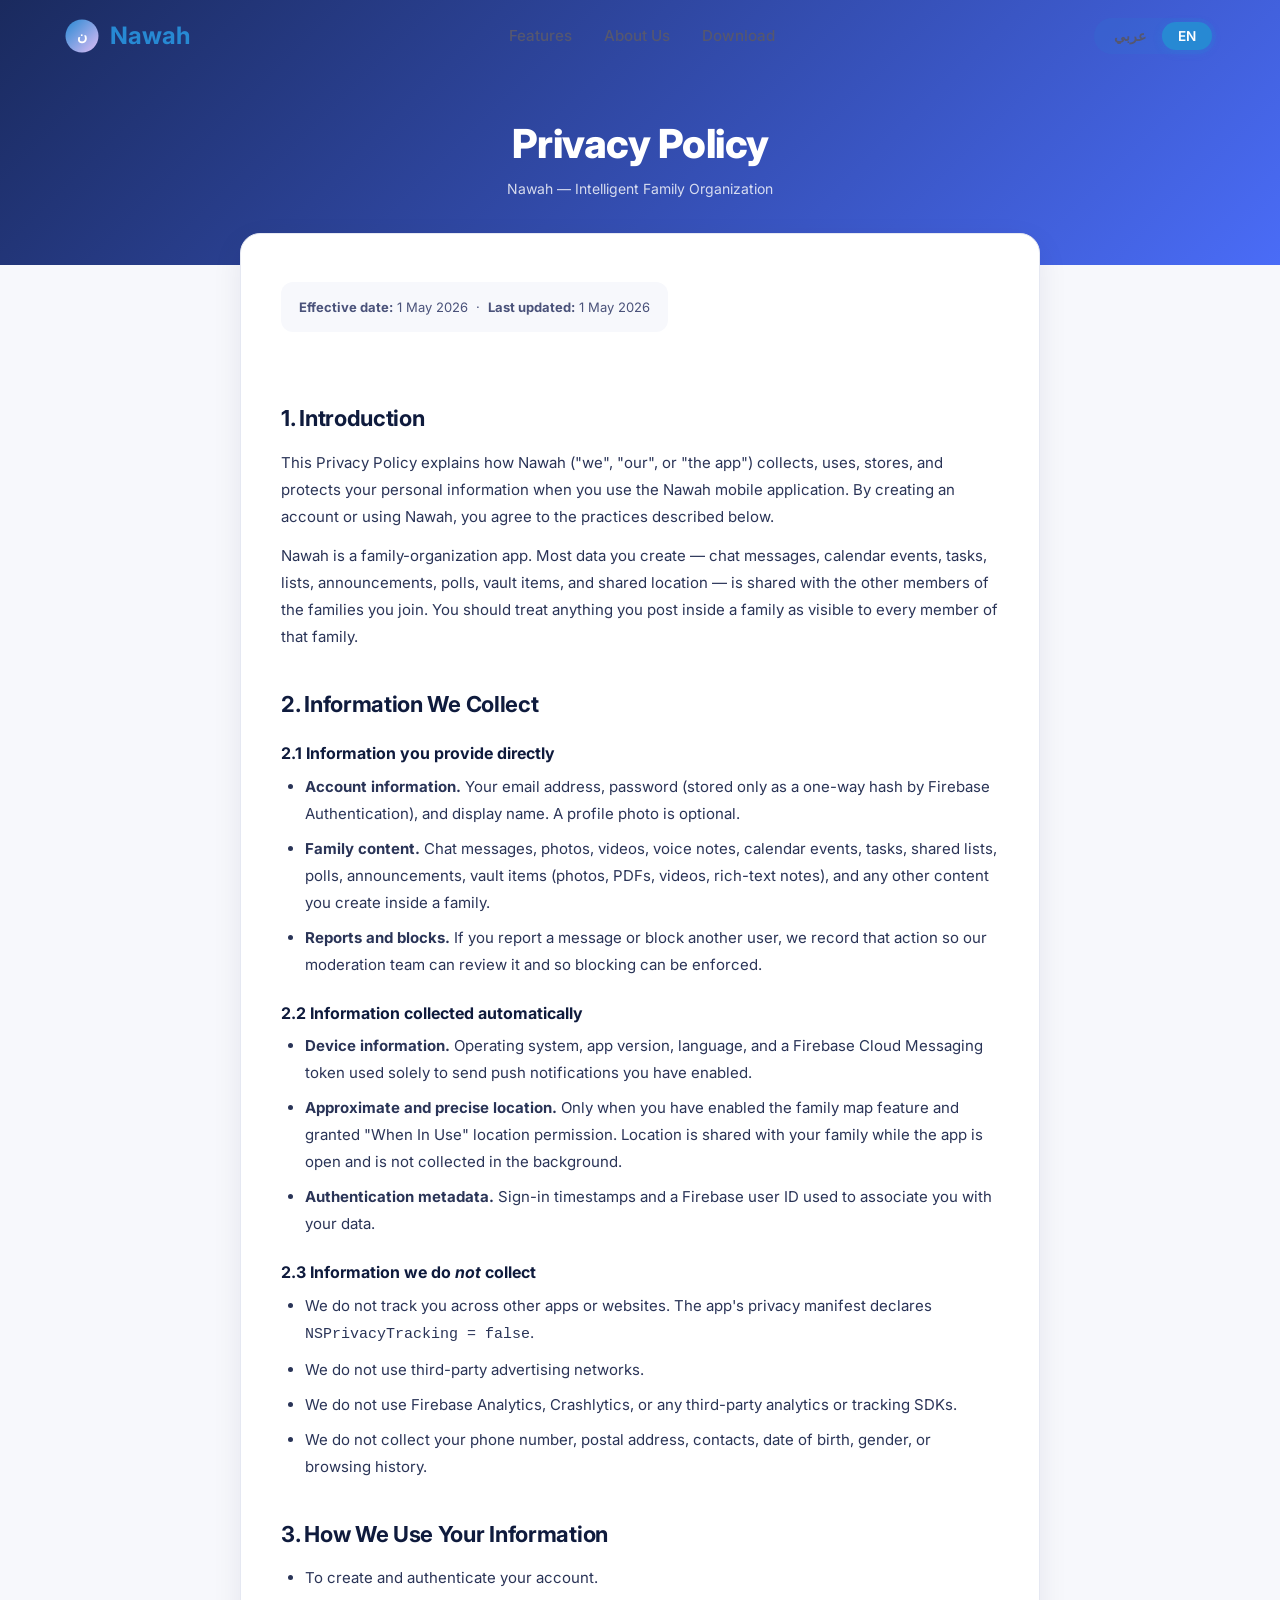
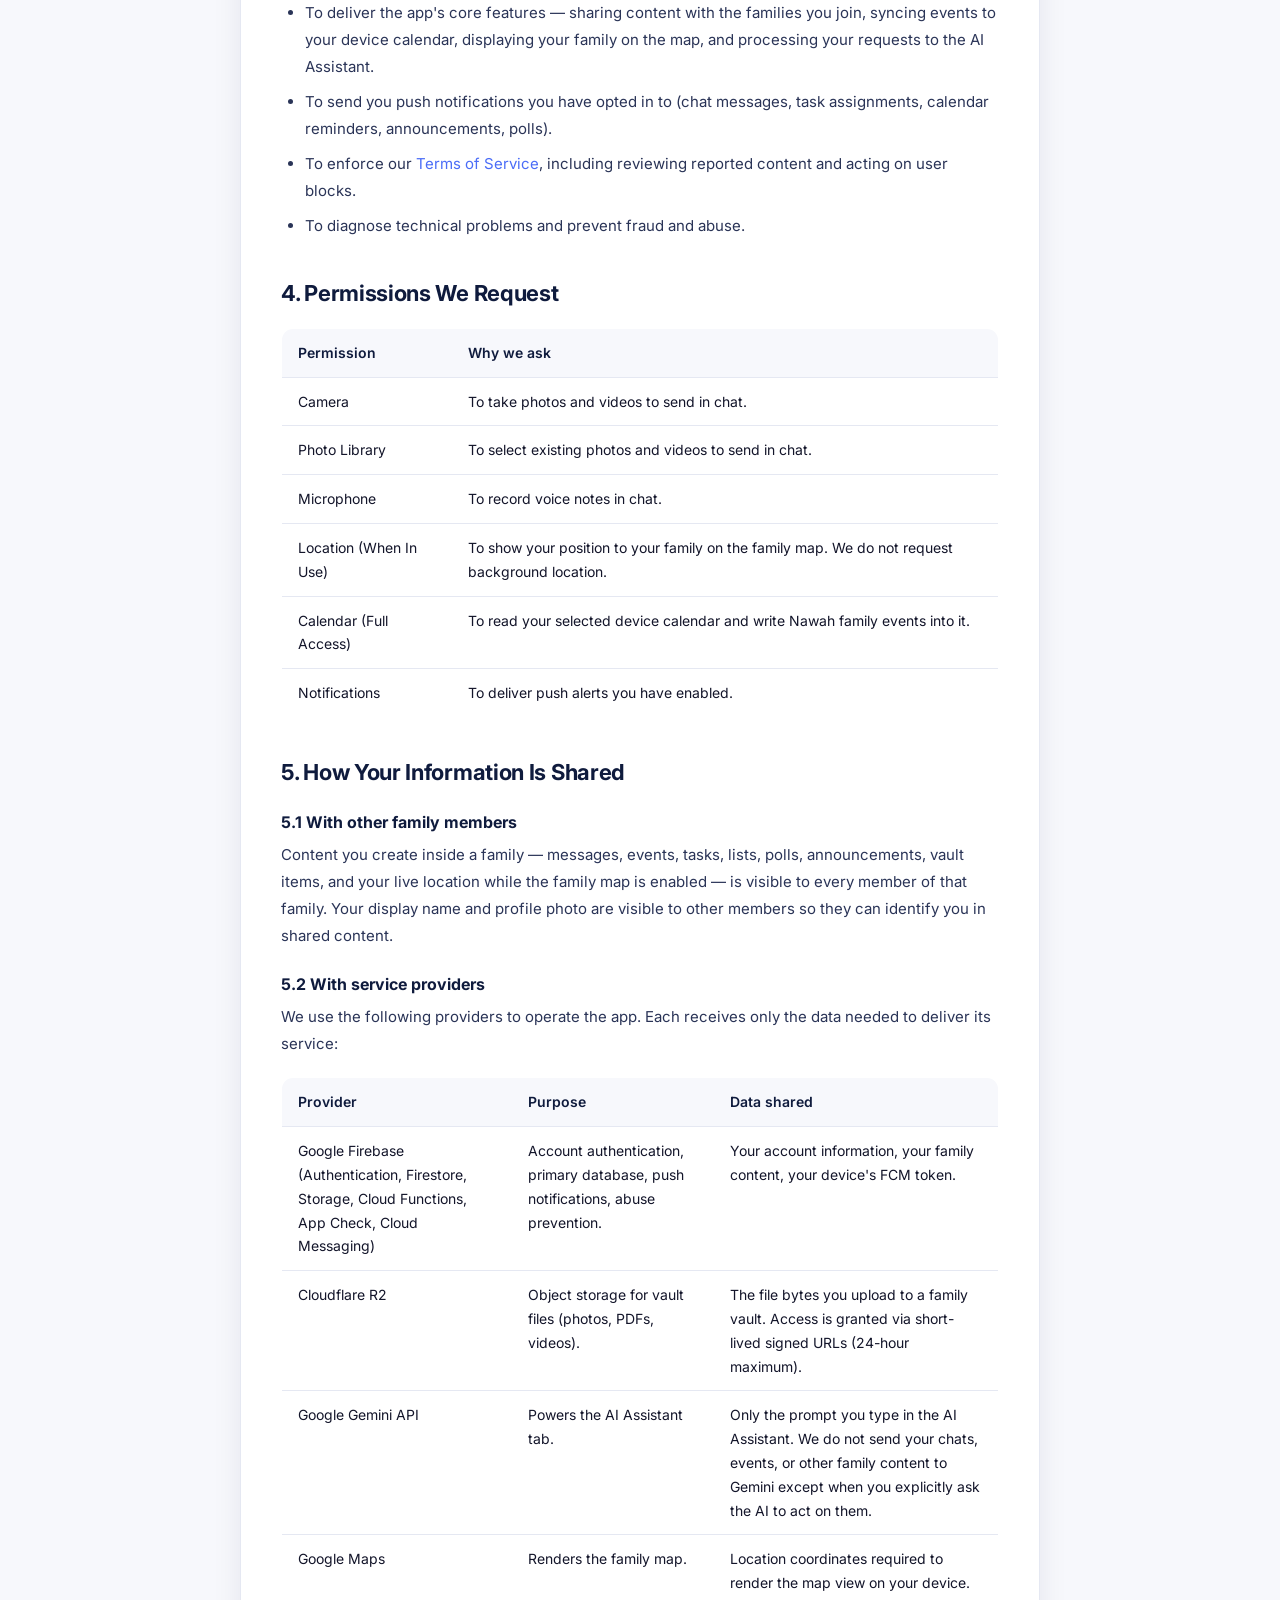
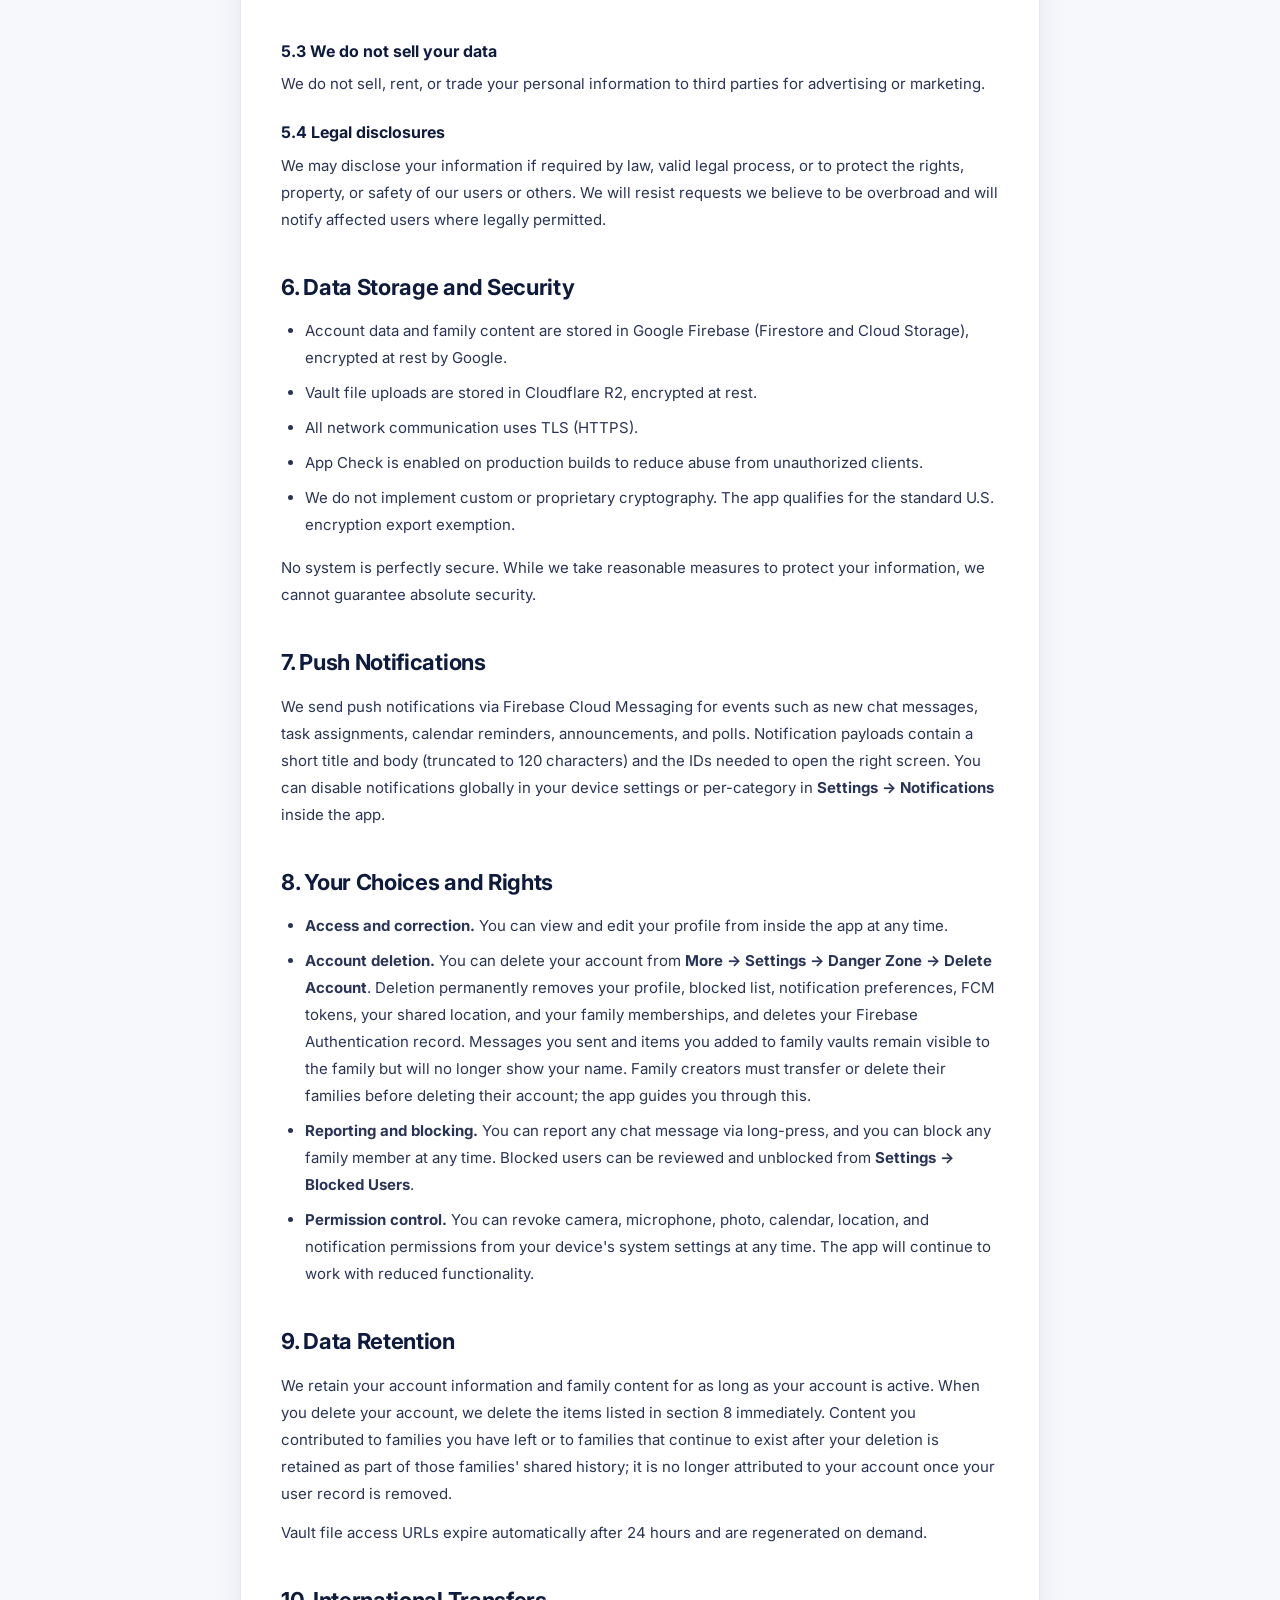
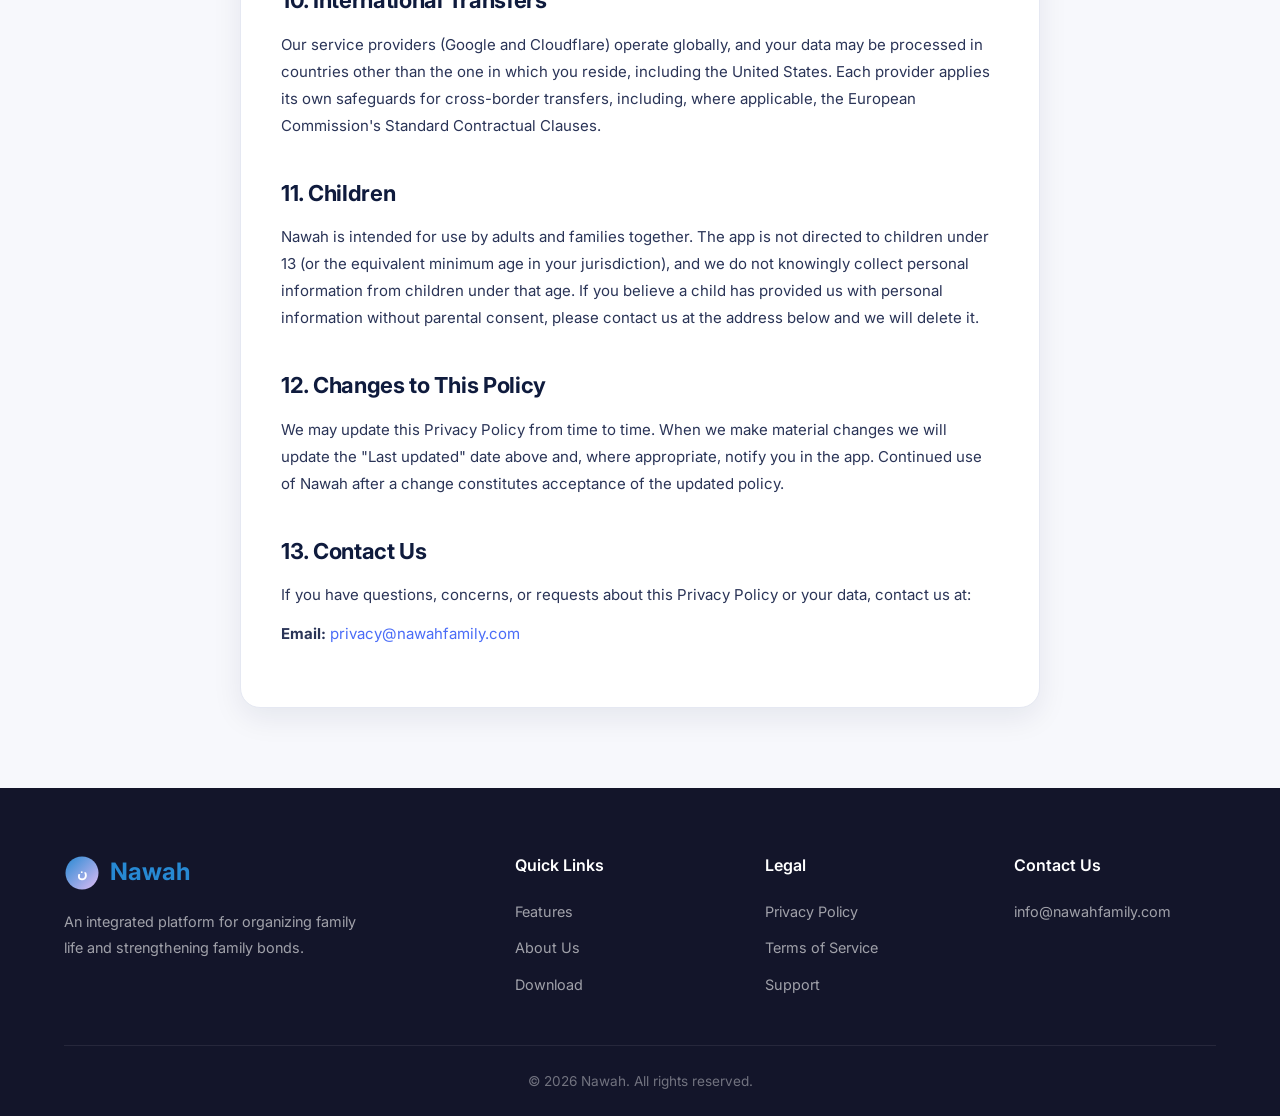
==== commit f5e75595: "feat: add translations script and integrate localization support across static pages" ====
--- a/privacy.html
+++ b/privacy.html
@@ -226,8 +226,7 @@
         <ul>
           <li><strong>Access and correction.</strong> You can view and edit your profile from inside the app at any time.
           </li>
-          <li><strong>Account deletion.</strong> You can delete your account from <strong>Settings → Account → Delete
-              Account</strong>. Deletion permanently removes your profile, blocked list, notification preferences, FCM
+          <li><strong>Account deletion.</strong> You can delete your account from <strong>More → Settings → Danger Zone → Delete Account</strong>. Deletion permanently removes your profile, blocked list, notification preferences, FCM
             tokens, your shared location, and your family memberships, and deletes your Firebase Authentication record.
             Messages you sent and items you added to family vaults remain visible to the family but will no longer show your
             name. Family creators must transfer or delete their families before deleting their account; the app guides you
@@ -278,7 +277,7 @@
           If you have questions, concerns, or requests about this Privacy Policy or your data, contact us at:
         </p>
         <p>
-          <strong>Email:</strong> <a href="mailto:privacy@nawah.app">privacy@nawah.app</a>
+          <strong>Email:</strong> <a href="mailto:privacy@nawahfamily.com">privacy@nawahfamily.com</a>
         </p>
       </div>
 
@@ -461,7 +460,7 @@
         <h2>8. خياراتك وحقوقك</h2>
         <ul>
           <li><strong>الوصول والتصحيح.</strong> يمكنك عرض وتعديل ملفك الشخصي من داخل التطبيق في أي وقت.</li>
-          <li><strong>حذف الحساب.</strong> يمكنك حذف حسابك من <strong>الإعدادات ← الحساب ← حذف الحساب</strong>. يؤدي
+          <li><strong>حذف الحساب.</strong> يمكنك حذف حسابك من <strong>المزيد (More) → الإعدادات (Settings) → منطقة الخطر (Danger Zone) → حذف الحساب</strong>. يؤدي
             الحذف إلى إزالة ملفك الشخصي وقائمة المحظورين وتفضيلات الإشعارات ورموز FCM وموقعك المشترك وعضوياتك في العائلة
             بشكل دائم، ويحذف سجل Firebase Authentication الخاص بك. تظل الرسائل التي أرسلتها والعناصر التي أضفتها إلى
             خزائن العائلة مرئية للعائلة ولكنها لن تظهر اسمك بعد الآن. يجب على منشئي العائلات نقل ملكية عائلاتهم أو حذفها
@@ -507,7 +506,7 @@
 
         <h2>13. اتصل بنا</h2>
         <p>إذا كانت لديك أسئلة أو مخاوف أو طلبات بخصوص سياسة الخصوصية هذه أو بياناتك، فاتصل بنا عبر:</p>
-        <p><strong>البريد الإلكتروني:</strong> <a href="mailto:privacy@nawah.app">privacy@nawah.app</a></p>
+        <p><strong>البريد الإلكتروني:</strong> <a href="mailto:privacy@nawahfamily.com">privacy@nawahfamily.com</a></p>
       </div>
     </div>
   </main>
@@ -541,7 +540,7 @@
         <div>
           <h4 data-i18n="footer_contact_title">Contact</h4>
           <div class="footer-links">
-            <a href="mailto:info@nawah.app" data-i18n="footer_email">info@nawah.app</a>
+            <a href="mailto:info@nawahfamily.com" data-i18n="footer_email">info@nawahfamily.com</a>
           </div>
         </div>
       </div>
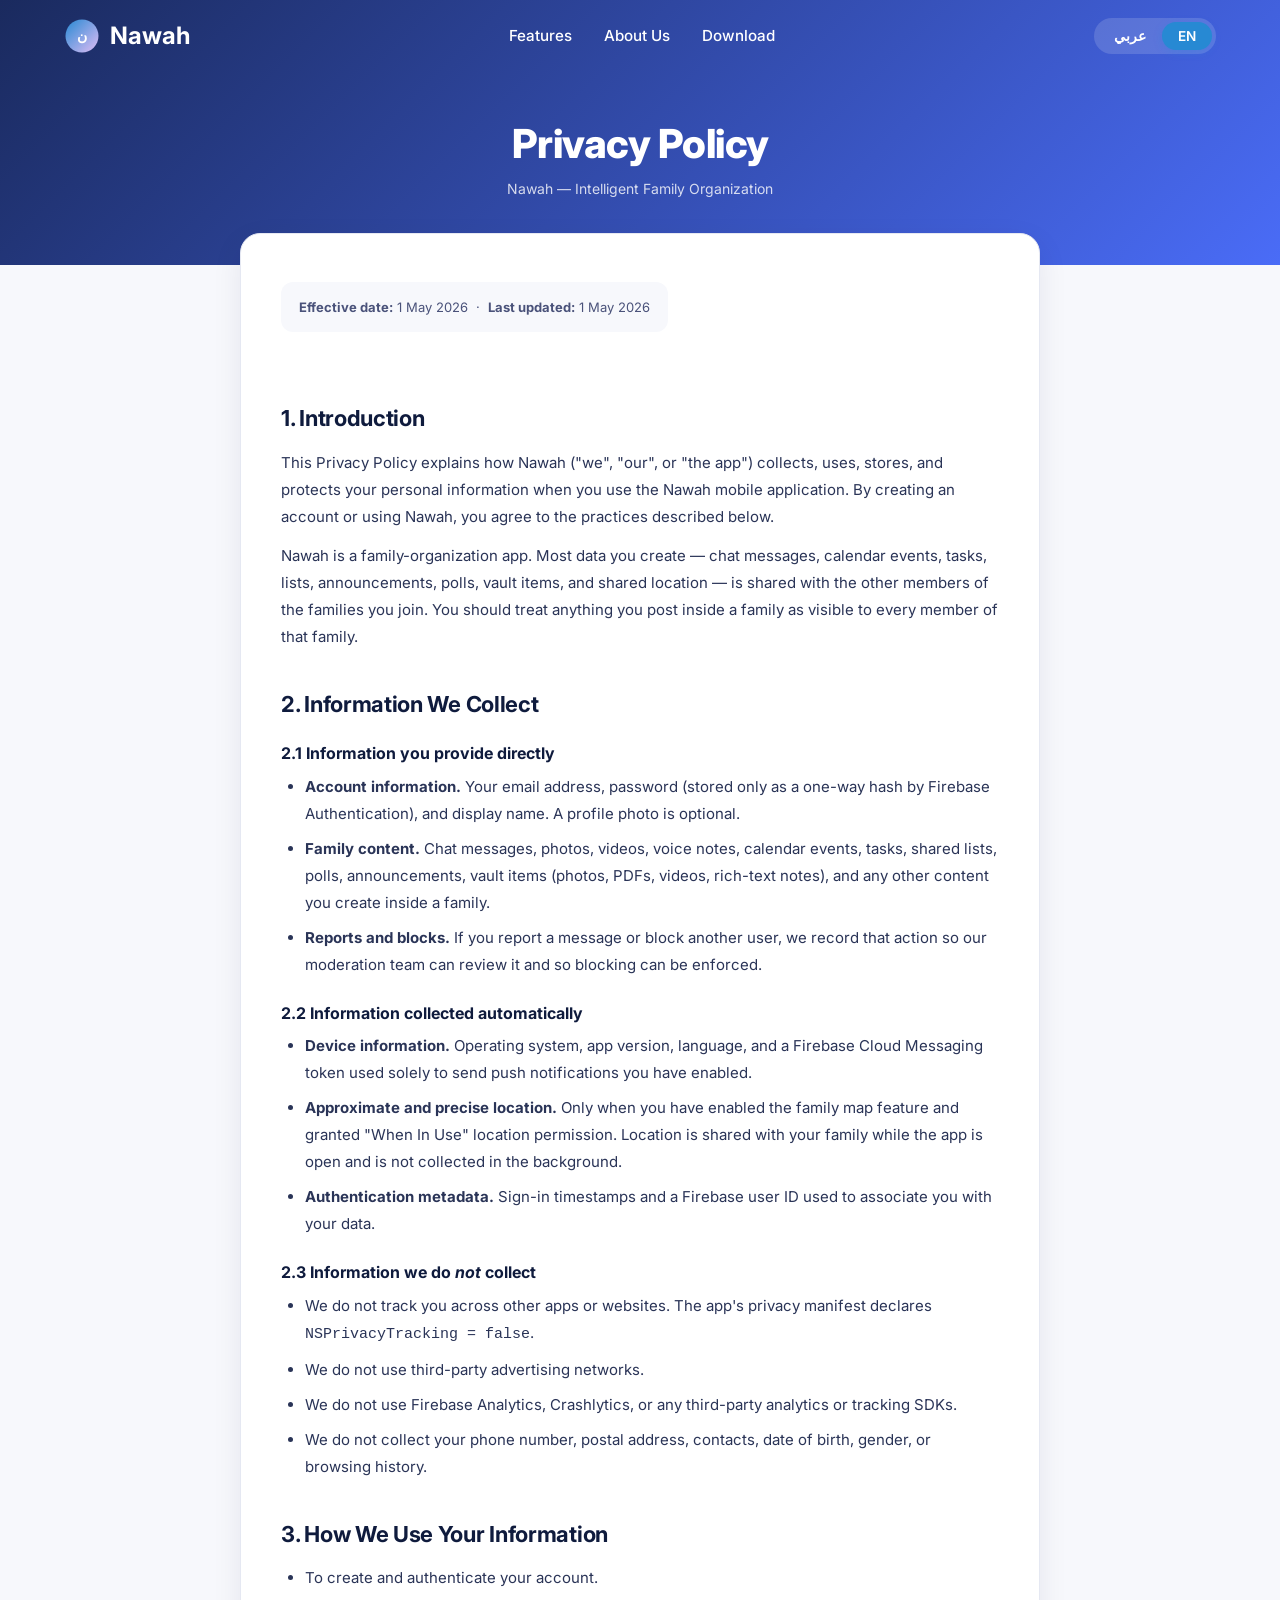
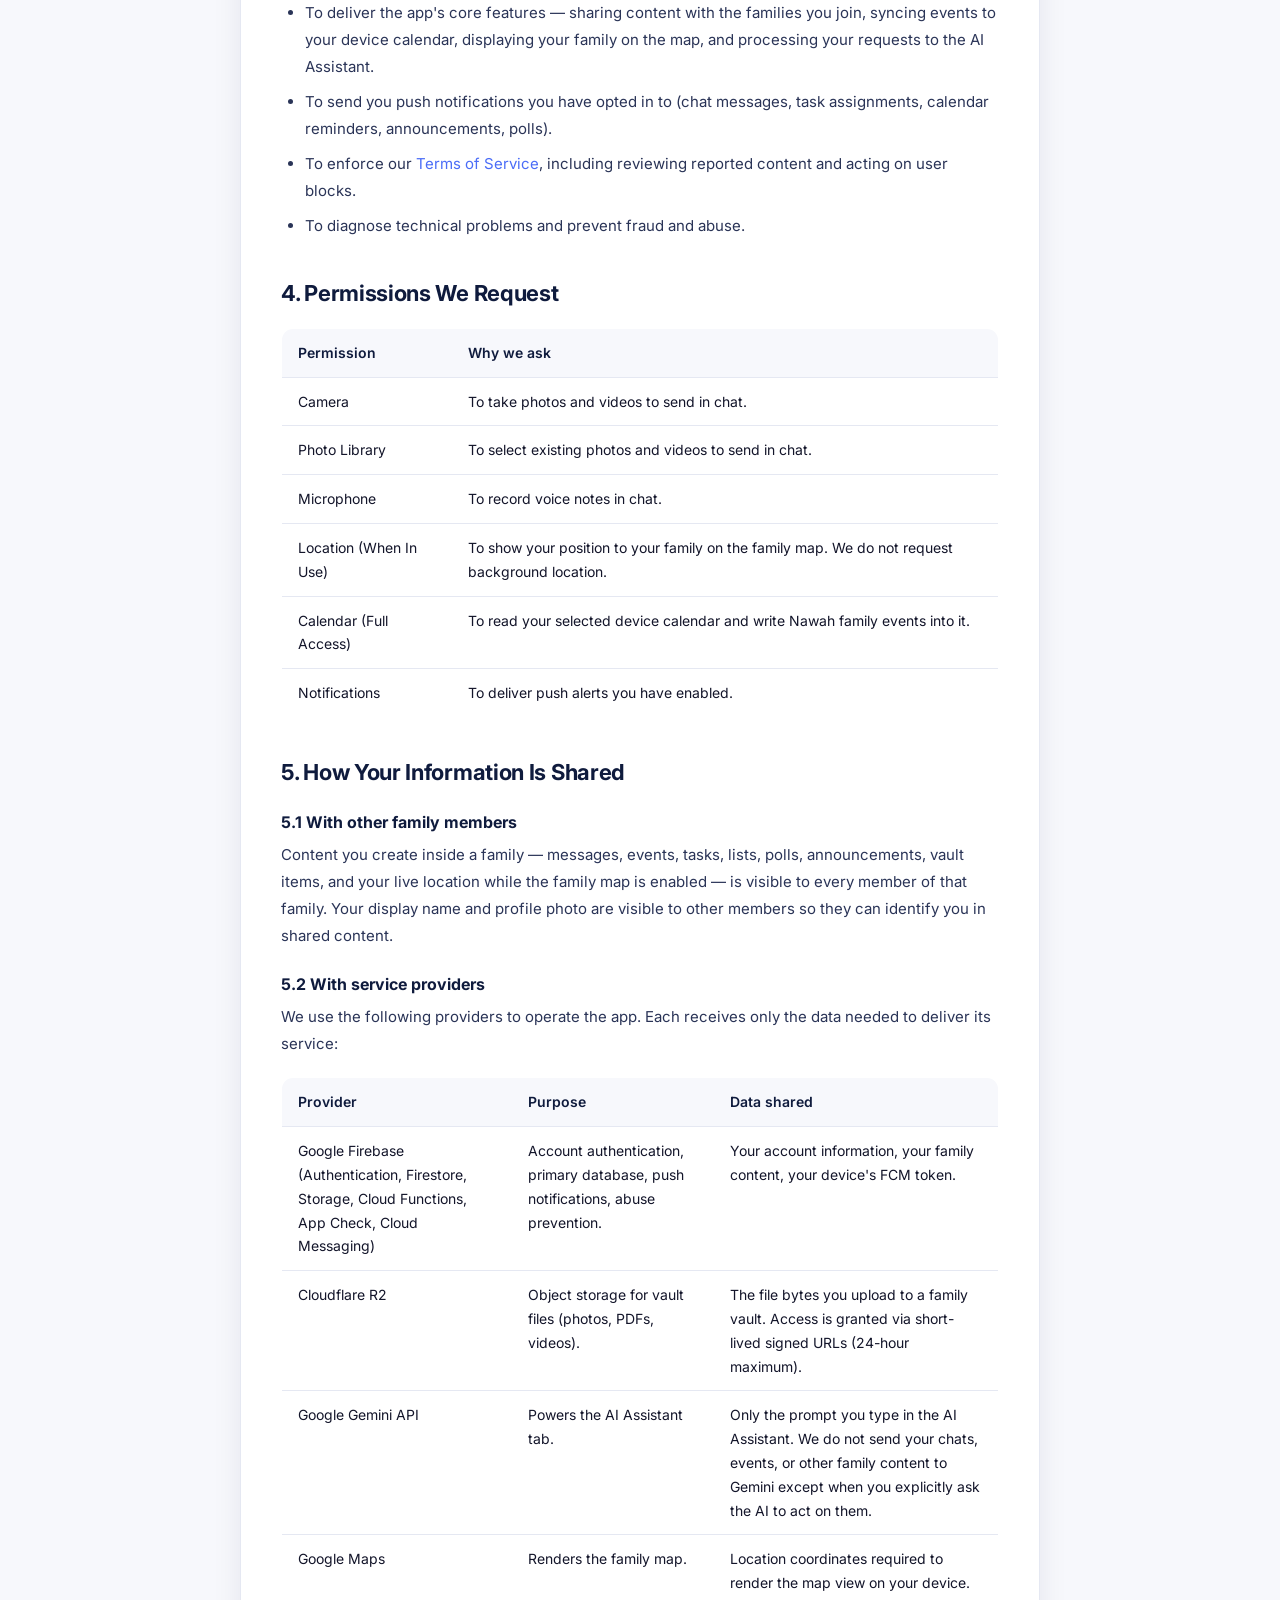
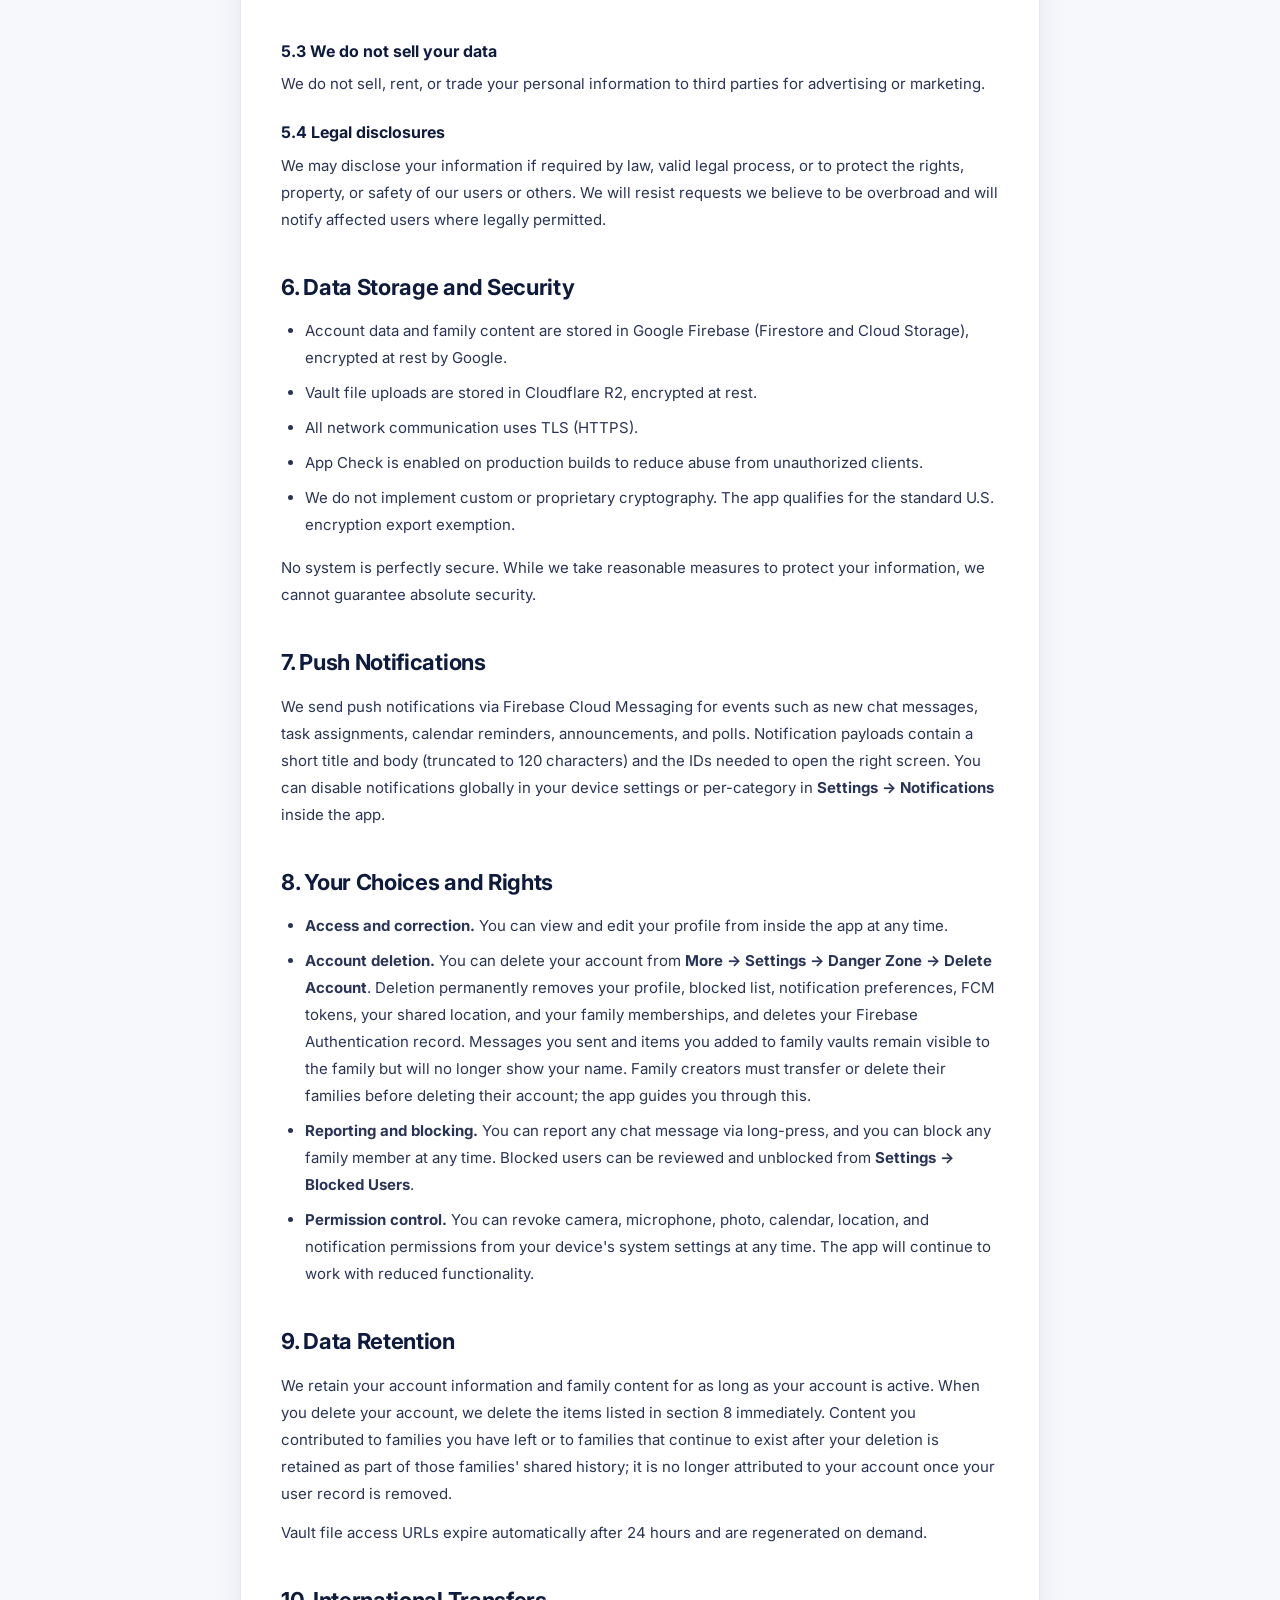
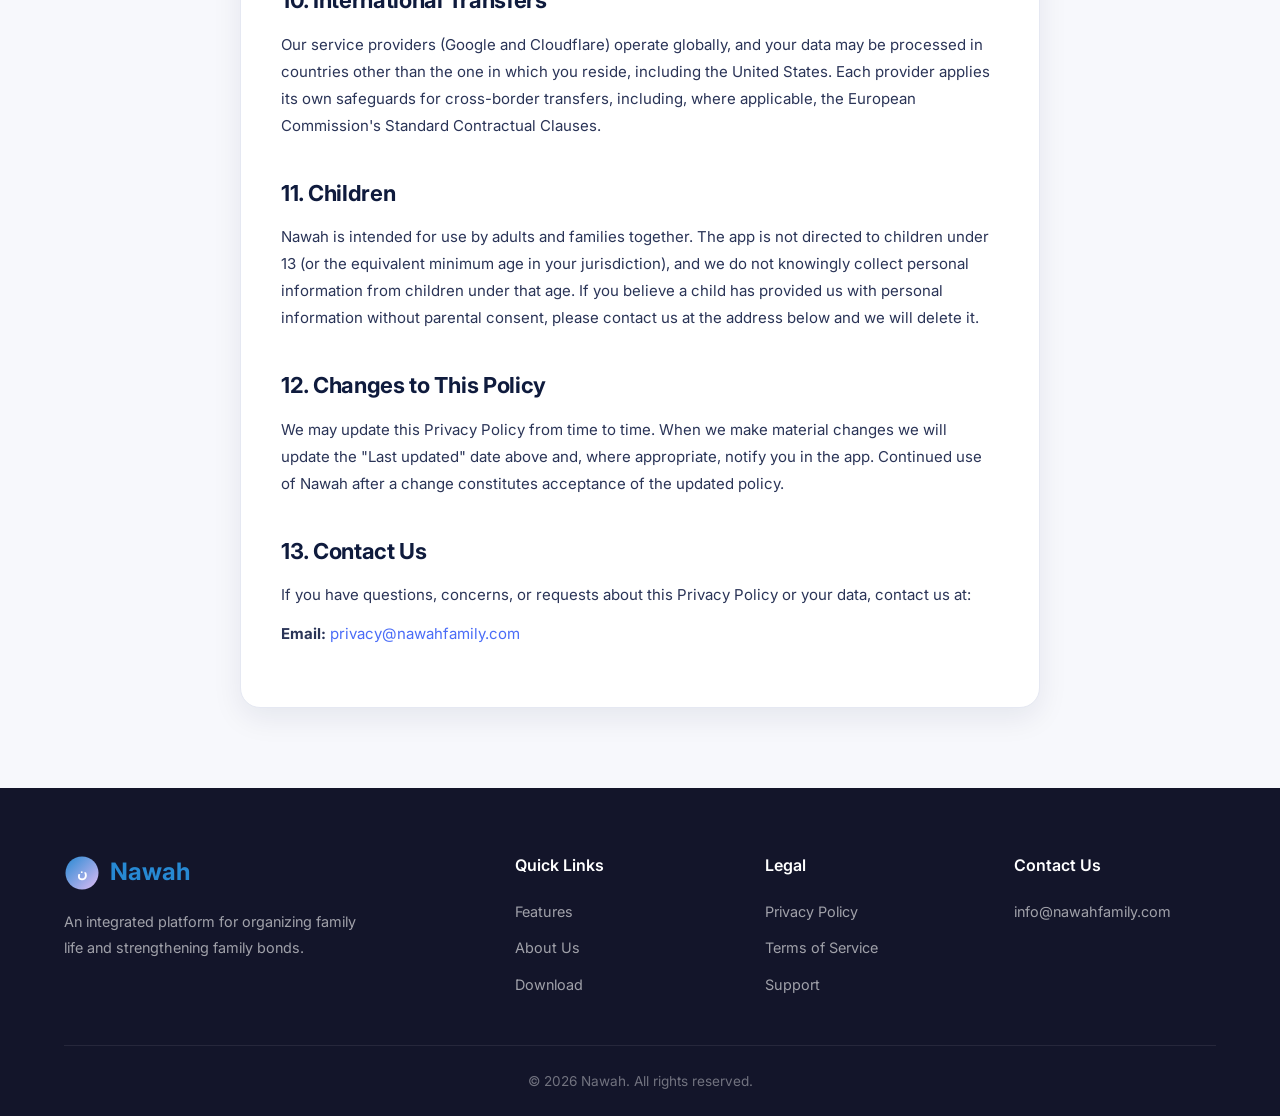
==== commit 9c6da566: "feat: initialize design system and apply styling to legal pages" ====
--- a/privacy.html
+++ b/privacy.html
@@ -5,24 +5,25 @@
   <meta charset="UTF-8">
   <meta name="viewport" content="width=device-width, initial-scale=1.0">
   <title data-i18n="privacy_title">Privacy Policy — Nawah</title>
-  <meta name="description" content="Privacy Policy for the Nawah family-organization app." data-i18n="privacy_head_desc">
+  <meta name="description" content="Privacy Policy for the Nawah family-organization app."
+    data-i18n="privacy_head_desc">
   <meta name="theme-color" content="#2789D3">
-  <link rel="icon" href="assets/images/logo.svg" type="image/svg+xml">
-  <link rel="stylesheet" href="assets/css/styles.css">
+  <link rel="icon" href="/assets/images/logo.svg" type="image/svg+xml">
+  <link rel="stylesheet" href="/assets/css/styles.css">
 </head>
 
-<body>
-
-  <nav class="navbar scrolled" id="navbar">
+<body class="legal-page">
+
+  <nav class="navbar" id="navbar">
     <div class="container">
-      <a href="index.html" class="nav-logo">
-        <img src="assets/images/logo.svg" alt="Nawah Logo" width="36" height="36">
+      <a href="/" class="nav-logo">
+        <img src="/assets/images/logo.svg" alt="Nawah Logo" width="36" height="36">
         <span data-i18n="nav_logo_text">Nawah</span>
       </a>
       <div class="nav-links" id="navLinks">
-        <a href="index.html#features" data-i18n="nav_features">Features</a>
-        <a href="index.html#about" data-i18n="nav_about">About Us</a>
-        <a href="index.html#download" data-i18n="nav_download">Download</a>
+        <a href="/#features" data-i18n="nav_features">Features</a>
+        <a href="/#about" data-i18n="nav_about">About Us</a>
+        <a href="/#download" data-i18n="nav_download">Download</a>
       </div>
       <div class="nav-actions">
         <div class="lang-switch">
@@ -53,7 +54,8 @@
         <h2>1. Introduction</h2>
         <p>
           This Privacy Policy explains how Nawah ("we", "our", or "the app") collects, uses, stores, and protects your
-          personal information when you use the Nawah mobile application. By creating an account or using Nawah, you agree
+          personal information when you use the Nawah mobile application. By creating an account or using Nawah, you
+          agree
           to the practices described below.
         </p>
         <p>
@@ -66,30 +68,37 @@
 
         <h3>2.1 Information you provide directly</h3>
         <ul>
-          <li><strong>Account information.</strong> Your email address, password (stored only as a one-way hash by Firebase
+          <li><strong>Account information.</strong> Your email address, password (stored only as a one-way hash by
+            Firebase
             Authentication), and display name. A profile photo is optional.</li>
-          <li><strong>Family content.</strong> Chat messages, photos, videos, voice notes, calendar events, tasks, shared
+          <li><strong>Family content.</strong> Chat messages, photos, videos, voice notes, calendar events, tasks,
+            shared
             lists, polls, announcements, vault items (photos, PDFs, videos, rich-text notes), and any other content you
             create inside a family.</li>
-          <li><strong>Reports and blocks.</strong> If you report a message or block another user, we record that action so
+          <li><strong>Reports and blocks.</strong> If you report a message or block another user, we record that action
+            so
             our moderation team can review it and so blocking can be enforced.</li>
         </ul>
 
         <h3>2.2 Information collected automatically</h3>
         <ul>
-          <li><strong>Device information.</strong> Operating system, app version, language, and a Firebase Cloud Messaging
+          <li><strong>Device information.</strong> Operating system, app version, language, and a Firebase Cloud
+            Messaging
             token used solely to send push notifications you have enabled.</li>
           <li><strong>Approximate and precise location.</strong> Only when you have enabled the family map feature and
-            granted "When In Use" location permission. Location is shared with your family while the app is open and is not
+            granted "When In Use" location permission. Location is shared with your family while the app is open and is
+            not
             collected in the background.</li>
-          <li><strong>Authentication metadata.</strong> Sign-in timestamps and a Firebase user ID used to associate you with
+          <li><strong>Authentication metadata.</strong> Sign-in timestamps and a Firebase user ID used to associate you
+            with
             your data.</li>
         </ul>
 
         <h3>2.3 Information we do <em>not</em> collect</h3>
         <ul>
           <li>We do not track you across other apps or websites. The app's privacy manifest declares
-            <code>NSPrivacyTracking = false</code>.</li>
+            <code>NSPrivacyTracking = false</code>.
+          </li>
           <li>We do not use third-party advertising networks.</li>
           <li>We do not use Firebase Analytics, Crashlytics, or any third-party analytics or tracking SDKs.</li>
           <li>We do not collect your phone number, postal address, contacts, date of birth, gender, or browsing history.
@@ -99,11 +108,13 @@
         <h2>3. How We Use Your Information</h2>
         <ul>
           <li>To create and authenticate your account.</li>
-          <li>To deliver the app's core features — sharing content with the families you join, syncing events to your device
+          <li>To deliver the app's core features — sharing content with the families you join, syncing events to your
+            device
             calendar, displaying your family on the map, and processing your requests to the AI Assistant.</li>
           <li>To send you push notifications you have opted in to (chat messages, task assignments, calendar reminders,
             announcements, polls).</li>
-          <li>To enforce our <a href="terms.html">Terms of Service</a>, including reviewing reported content and acting on user
+          <li>To enforce our <a href="terms.html">Terms of Service</a>, including reviewing reported content and acting
+            on user
             blocks.</li>
           <li>To diagnose technical problems and prevent fraud and abuse.</li>
         </ul>
@@ -148,13 +159,16 @@
 
         <h3>5.1 With other family members</h3>
         <p>
-          Content you create inside a family — messages, events, tasks, lists, polls, announcements, vault items, and your
-          live location while the family map is enabled — is visible to every member of that family. Your display name and
+          Content you create inside a family — messages, events, tasks, lists, polls, announcements, vault items, and
+          your
+          live location while the family map is enabled — is visible to every member of that family. Your display name
+          and
           profile photo are visible to other members so they can identify you in shared content.
         </p>
 
         <h3>5.2 With service providers</h3>
-        <p>We use the following providers to operate the app. Each receives only the data needed to deliver its service:</p>
+        <p>We use the following providers to operate the app. Each receives only the data needed to deliver its service:
+        </p>
         <table>
           <thead>
             <tr>
@@ -178,7 +192,8 @@
             <tr>
               <td>Google Gemini API</td>
               <td>Powers the AI Assistant tab.</td>
-              <td>Only the prompt you type in the AI Assistant. We do not send your chats, events, or other family content
+              <td>Only the prompt you type in the AI Assistant. We do not send your chats, events, or other family
+                content
                 to Gemini except when you explicitly ask the AI to act on them.</td>
             </tr>
             <tr>
@@ -194,14 +209,17 @@
 
         <h3>5.4 Legal disclosures</h3>
         <p>
-          We may disclose your information if required by law, valid legal process, or to protect the rights, property, or
-          safety of our users or others. We will resist requests we believe to be overbroad and will notify affected users
+          We may disclose your information if required by law, valid legal process, or to protect the rights, property,
+          or
+          safety of our users or others. We will resist requests we believe to be overbroad and will notify affected
+          users
           where legally permitted.
         </p>
 
         <h2>6. Data Storage and Security</h2>
         <ul>
-          <li>Account data and family content are stored in Google Firebase (Firestore and Cloud Storage), encrypted at rest
+          <li>Account data and family content are stored in Google Firebase (Firestore and Cloud Storage), encrypted at
+            rest
             by Google.</li>
           <li>Vault file uploads are stored in Cloudflare R2, encrypted at rest.</li>
           <li>All network communication uses TLS (HTTPS).</li>
@@ -210,28 +228,38 @@
             export exemption.</li>
         </ul>
         <p>
-          No system is perfectly secure. While we take reasonable measures to protect your information, we cannot guarantee
+          No system is perfectly secure. While we take reasonable measures to protect your information, we cannot
+          guarantee
           absolute security.
         </p>
 
         <h2>7. Push Notifications</h2>
         <p>
-          We send push notifications via Firebase Cloud Messaging for events such as new chat messages, task assignments,
-          calendar reminders, announcements, and polls. Notification payloads contain a short title and body (truncated to
-          120 characters) and the IDs needed to open the right screen. You can disable notifications globally in your device
+          We send push notifications via Firebase Cloud Messaging for events such as new chat messages, task
+          assignments,
+          calendar reminders, announcements, and polls. Notification payloads contain a short title and body (truncated
+          to
+          120 characters) and the IDs needed to open the right screen. You can disable notifications globally in your
+          device
           settings or per-category in <strong>Settings → Notifications</strong> inside the app.
         </p>
 
         <h2>8. Your Choices and Rights</h2>
         <ul>
-          <li><strong>Access and correction.</strong> You can view and edit your profile from inside the app at any time.
+          <li><strong>Access and correction.</strong> You can view and edit your profile from inside the app at any
+            time.
           </li>
-          <li><strong>Account deletion.</strong> You can delete your account from <strong>More → Settings → Danger Zone → Delete Account</strong>. Deletion permanently removes your profile, blocked list, notification preferences, FCM
+          <li><strong>Account deletion.</strong> You can delete your account from <strong>More → Settings → Danger Zone
+              → Delete Account</strong>. Deletion permanently removes your profile, blocked list, notification
+            preferences, FCM
             tokens, your shared location, and your family memberships, and deletes your Firebase Authentication record.
-            Messages you sent and items you added to family vaults remain visible to the family but will no longer show your
-            name. Family creators must transfer or delete their families before deleting their account; the app guides you
+            Messages you sent and items you added to family vaults remain visible to the family but will no longer show
+            your
+            name. Family creators must transfer or delete their families before deleting their account; the app guides
+            you
             through this.</li>
-          <li><strong>Reporting and blocking.</strong> You can report any chat message via long-press, and you can block any
+          <li><strong>Reporting and blocking.</strong> You can report any chat message via long-press, and you can block
+            any
             family member at any time. Blocked users can be reviewed and unblocked from <strong>Settings → Blocked
               Users</strong>.</li>
           <li><strong>Permission control.</strong> You can revoke camera, microphone, photo, calendar, location, and
@@ -241,9 +269,12 @@
 
         <h2>9. Data Retention</h2>
         <p>
-          We retain your account information and family content for as long as your account is active. When you delete your
-          account, we delete the items listed in section 8 immediately. Content you contributed to families you have left or
-          to families that continue to exist after your deletion is retained as part of those families' shared history; it
+          We retain your account information and family content for as long as your account is active. When you delete
+          your
+          account, we delete the items listed in section 8 immediately. Content you contributed to families you have
+          left or
+          to families that continue to exist after your deletion is retained as part of those families' shared history;
+          it
           is no longer attributed to your account once your user record is removed.
         </p>
         <p>
@@ -252,16 +283,20 @@
 
         <h2>10. International Transfers</h2>
         <p>
-          Our service providers (Google and Cloudflare) operate globally, and your data may be processed in countries other
+          Our service providers (Google and Cloudflare) operate globally, and your data may be processed in countries
+          other
           than the one in which you reside, including the United States. Each provider applies its own safeguards for
           cross-border transfers, including, where applicable, the European Commission's Standard Contractual Clauses.
         </p>
 
         <h2>11. Children</h2>
         <p>
-          Nawah is intended for use by adults and families together. The app is not directed to children under 13 (or the
-          equivalent minimum age in your jurisdiction), and we do not knowingly collect personal information from children
-          under that age. If you believe a child has provided us with personal information without parental consent, please
+          Nawah is intended for use by adults and families together. The app is not directed to children under 13 (or
+          the
+          equivalent minimum age in your jurisdiction), and we do not knowingly collect personal information from
+          children
+          under that age. If you believe a child has provided us with personal information without parental consent,
+          please
           contact us at the address below and we will delete it.
         </p>
 
@@ -326,7 +361,8 @@
         <h3>2.3 المعلومات التي لا نجمعها</h3>
         <ul>
           <li>نحن لا نتتبعك عبر تطبيقات أو مواقع ويب أخرى. يعلن بيان خصوصية التطبيق أن
-            <code>NSPrivacyTracking = false</code>.</li>
+            <code>NSPrivacyTracking = false</code>.
+          </li>
           <li>نحن لا نستخدم شبكات إعلانية تابعة لجهات خارجية.</li>
           <li>نحن لا نستخدم Firebase Analytics أو Crashlytics أو أي أدوات تتبع أو تحليلات تابعة لجهات خارجية.</li>
           <li>نحن لا نجمع رقم هاتفك، عنوانك البريدي، جهات الاتصال، تاريخ الميلاد، الجنس، أو سجل التصفح.</li>
@@ -460,7 +496,8 @@
         <h2>8. خياراتك وحقوقك</h2>
         <ul>
           <li><strong>الوصول والتصحيح.</strong> يمكنك عرض وتعديل ملفك الشخصي من داخل التطبيق في أي وقت.</li>
-          <li><strong>حذف الحساب.</strong> يمكنك حذف حسابك من <strong>المزيد (More) → الإعدادات (Settings) → منطقة الخطر (Danger Zone) → حذف الحساب</strong>. يؤدي
+          <li><strong>حذف الحساب.</strong> يمكنك حذف حسابك من <strong>المزيد (More) → الإعدادات (Settings) → منطقة الخطر
+              (Danger Zone) → حذف الحساب</strong>. يؤدي
             الحذف إلى إزالة ملفك الشخصي وقائمة المحظورين وتفضيلات الإشعارات ورموز FCM وموقعك المشترك وعضوياتك في العائلة
             بشكل دائم، ويحذف سجل Firebase Authentication الخاص بك. تظل الرسائل التي أرسلتها والعناصر التي أضفتها إلى
             خزائن العائلة مرئية للعائلة ولكنها لن تظهر اسمك بعد الآن. يجب على منشئي العائلات نقل ملكية عائلاتهم أو حذفها
@@ -515,11 +552,12 @@
     <div class="container">
       <div class="footer-grid">
         <div class="footer-brand">
-          <a href="index.html" class="nav-logo">
-            <img src="assets/images/logo.svg" alt="Nawah" width="36" height="36">
+          <a href="/" class="nav-logo">
+            <img src="/assets/images/logo.svg" alt="Nawah" width="36" height="36">
             <span data-i18n="nav_logo_text">Nawah</span>
           </a>
-          <p data-i18n="footer_desc">An integrated platform for organizing family life and strengthening family bonds.</p>
+          <p data-i18n="footer_desc">An integrated platform for organizing family life and strengthening family bonds.
+          </p>
         </div>
         <div>
           <h4 data-i18n="footer_links_title">Quick Links</h4>
@@ -550,8 +588,8 @@
     </div>
   </footer>
 
-  <script src="assets/js/translations.js"></script>
-  <script src="assets/js/main.js"></script>
+  <script src="/assets/js/translations.js"></script>
+  <script src="/assets/js/main.js"></script>
 </body>
 
 </html>
--- a/assets/css/styles.css
+++ b/assets/css/styles.css
@@ -264,6 +264,21 @@
   box-shadow: var(--shadow-sm);
 }
 
+/* Light Navigation (for dark headers) */
+.legal-page .navbar:not(.scrolled) .nav-links a,
+.legal-page .navbar:not(.scrolled) .nav-logo,
+.legal-page .navbar:not(.scrolled) .lang-switch button {
+  color: #fff;
+}
+
+.legal-page .navbar:not(.scrolled) .lang-switch {
+  background: rgba(255, 255, 255, 0.15);
+}
+
+.legal-page .navbar:not(.scrolled) .nav-toggle span {
+  background-color: #fff;
+}
+
 .navbar .container {
   display: flex;
   align-items: center;
@@ -956,6 +971,7 @@
   .legal-header {
     padding: 100px 20px 48px;
   }
+
   .legal-card {
     padding: 32px 24px;
     margin: -24px 16px 0;
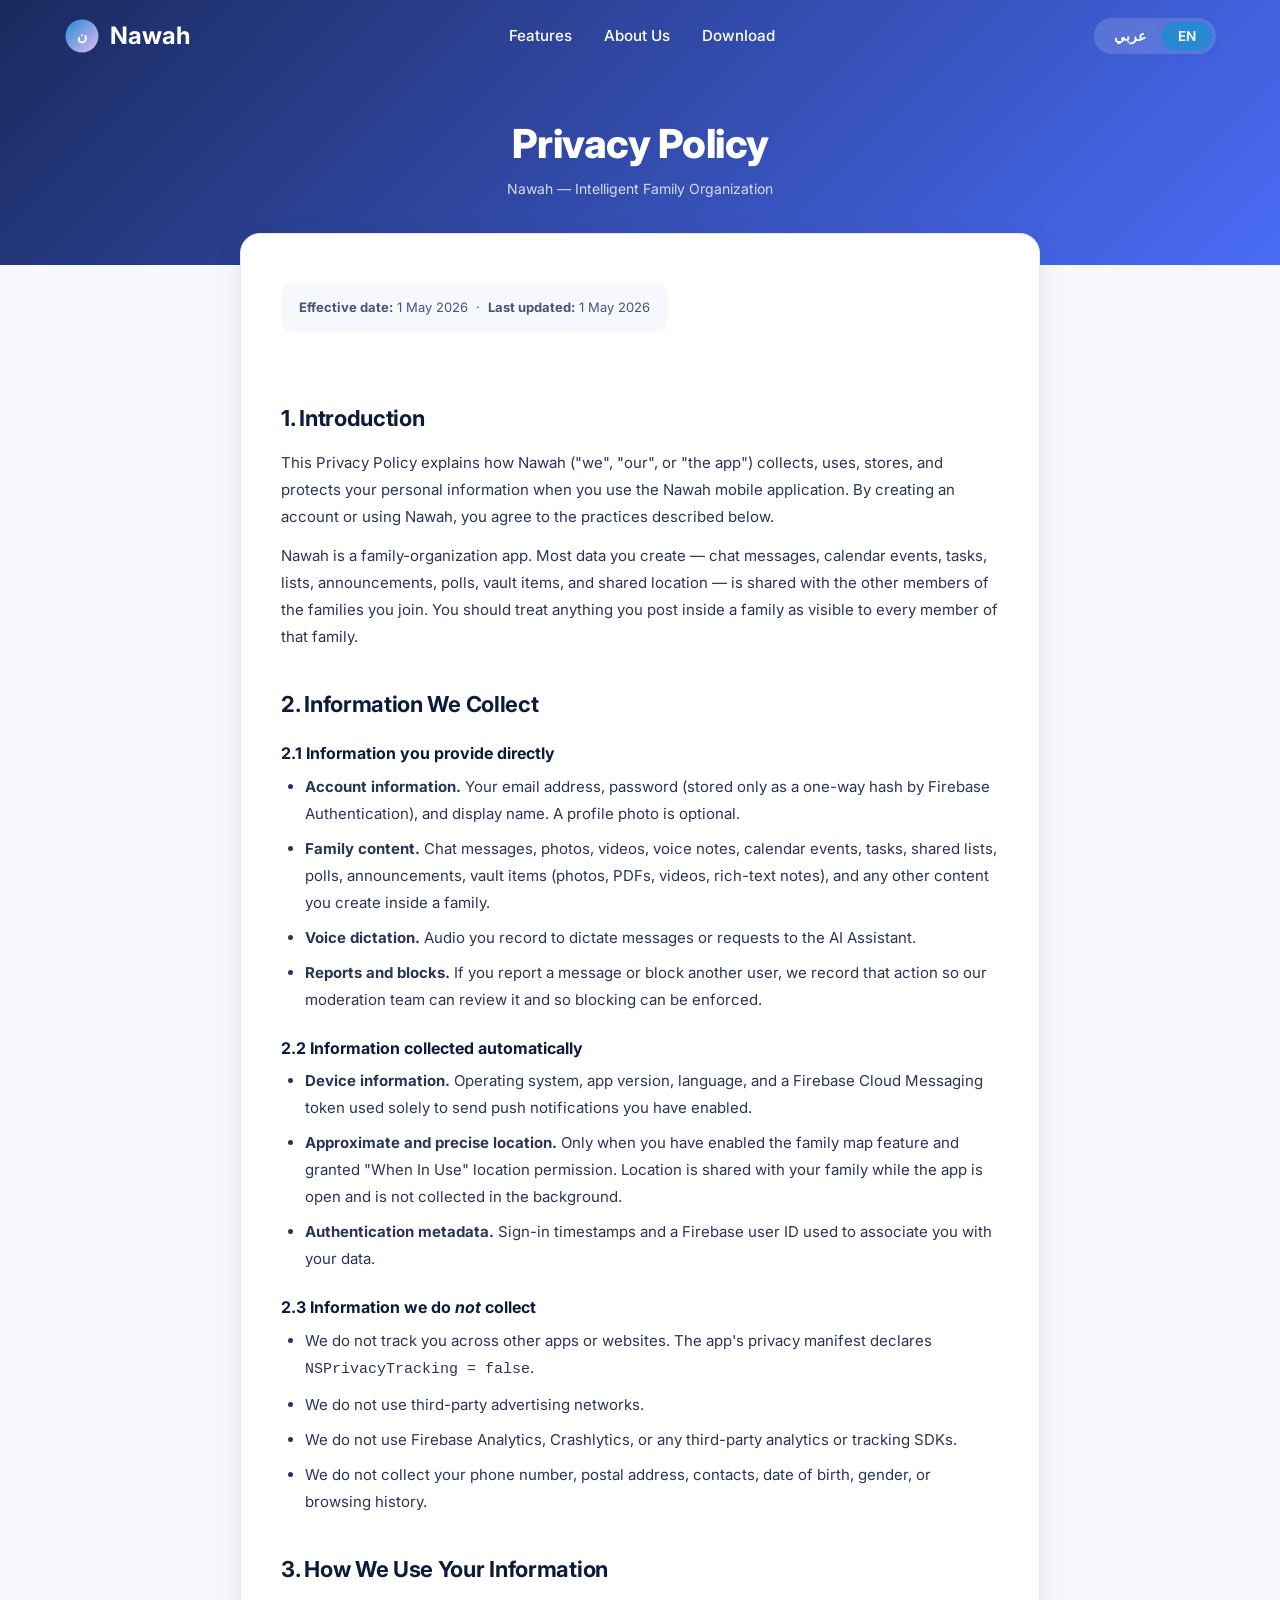
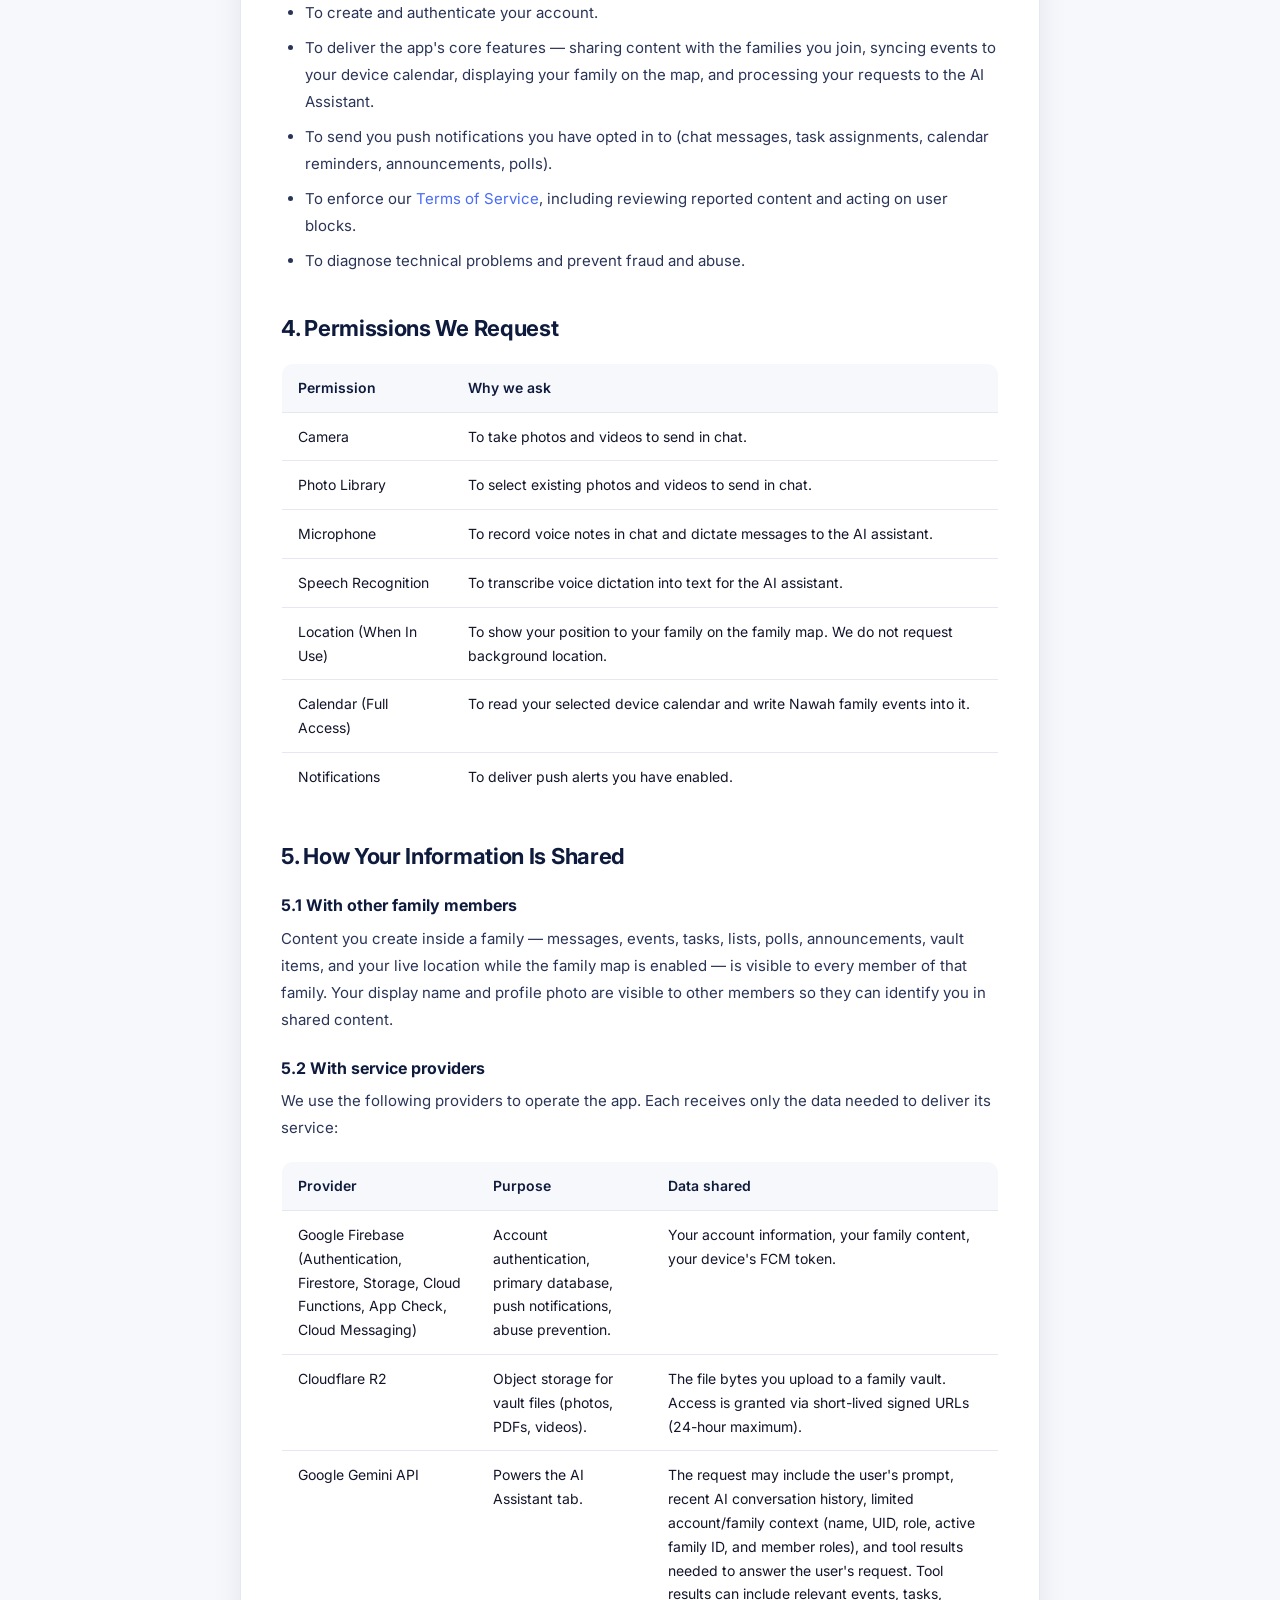
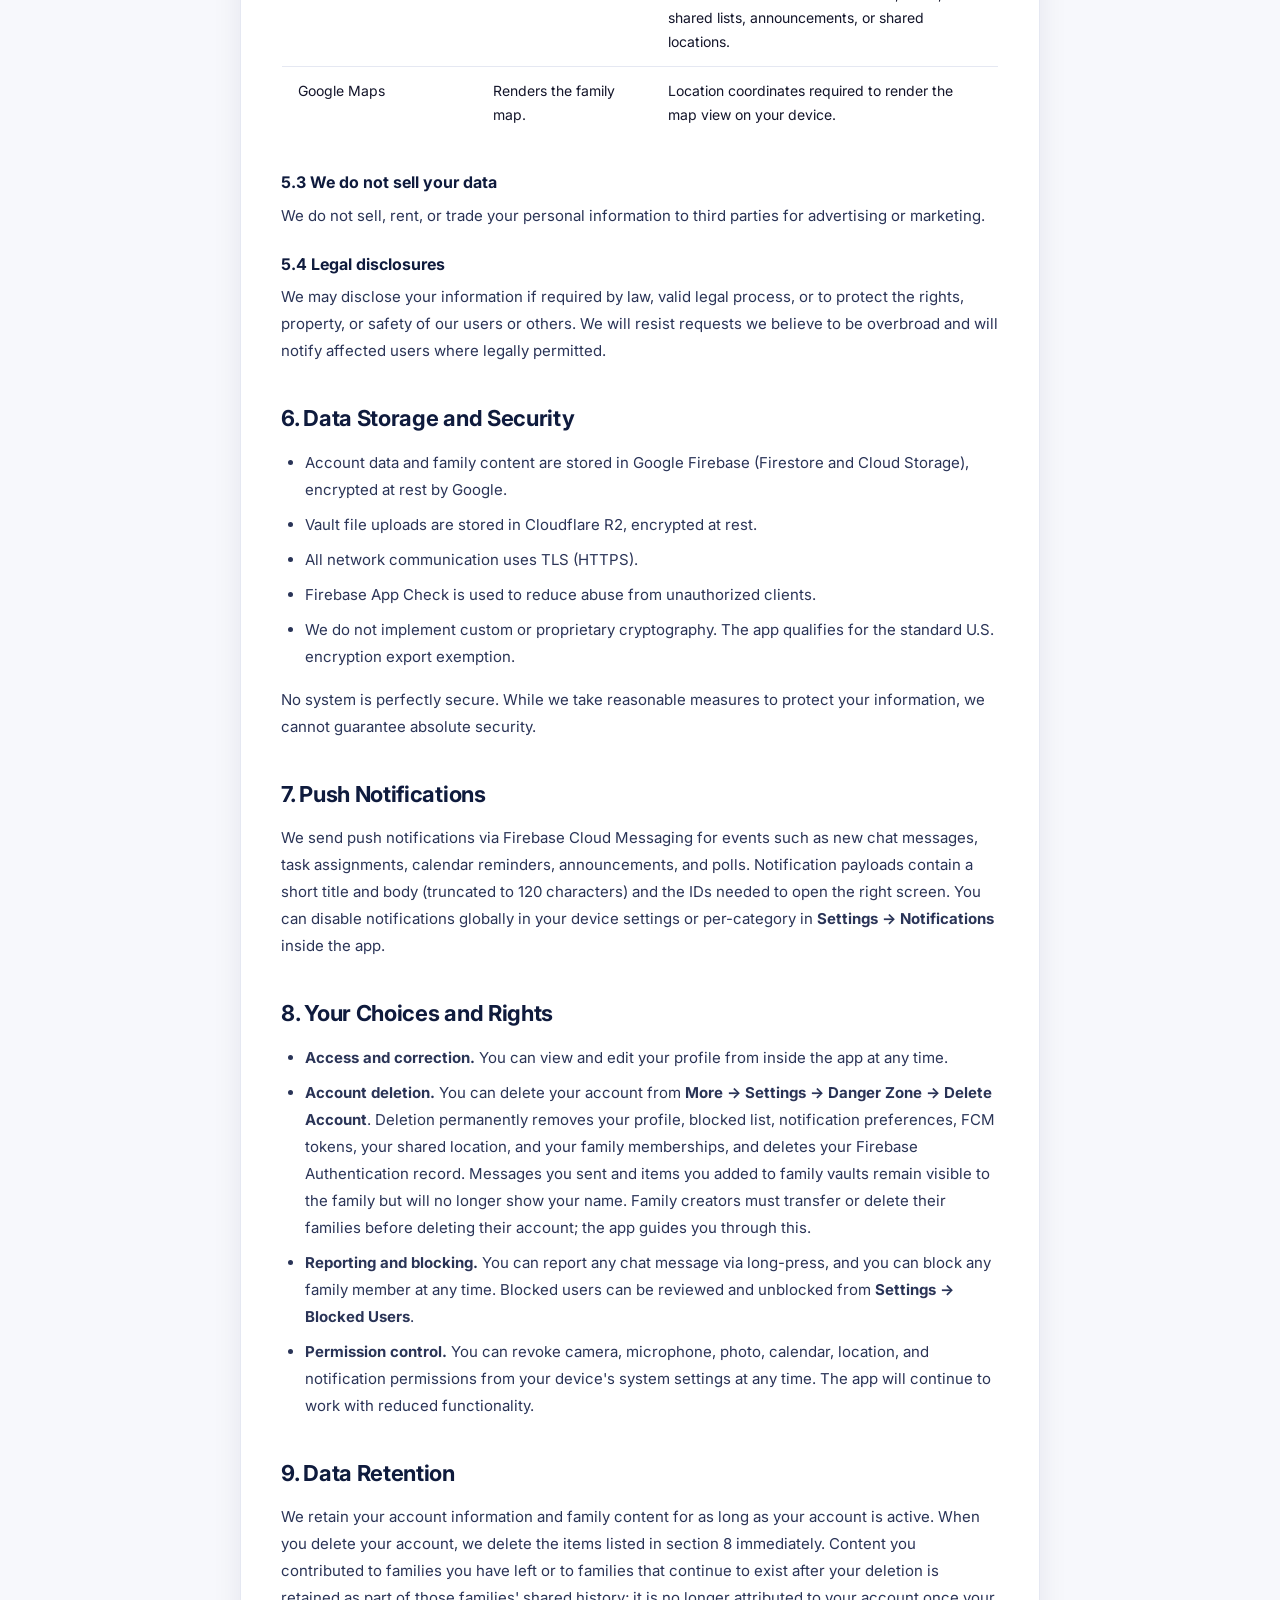
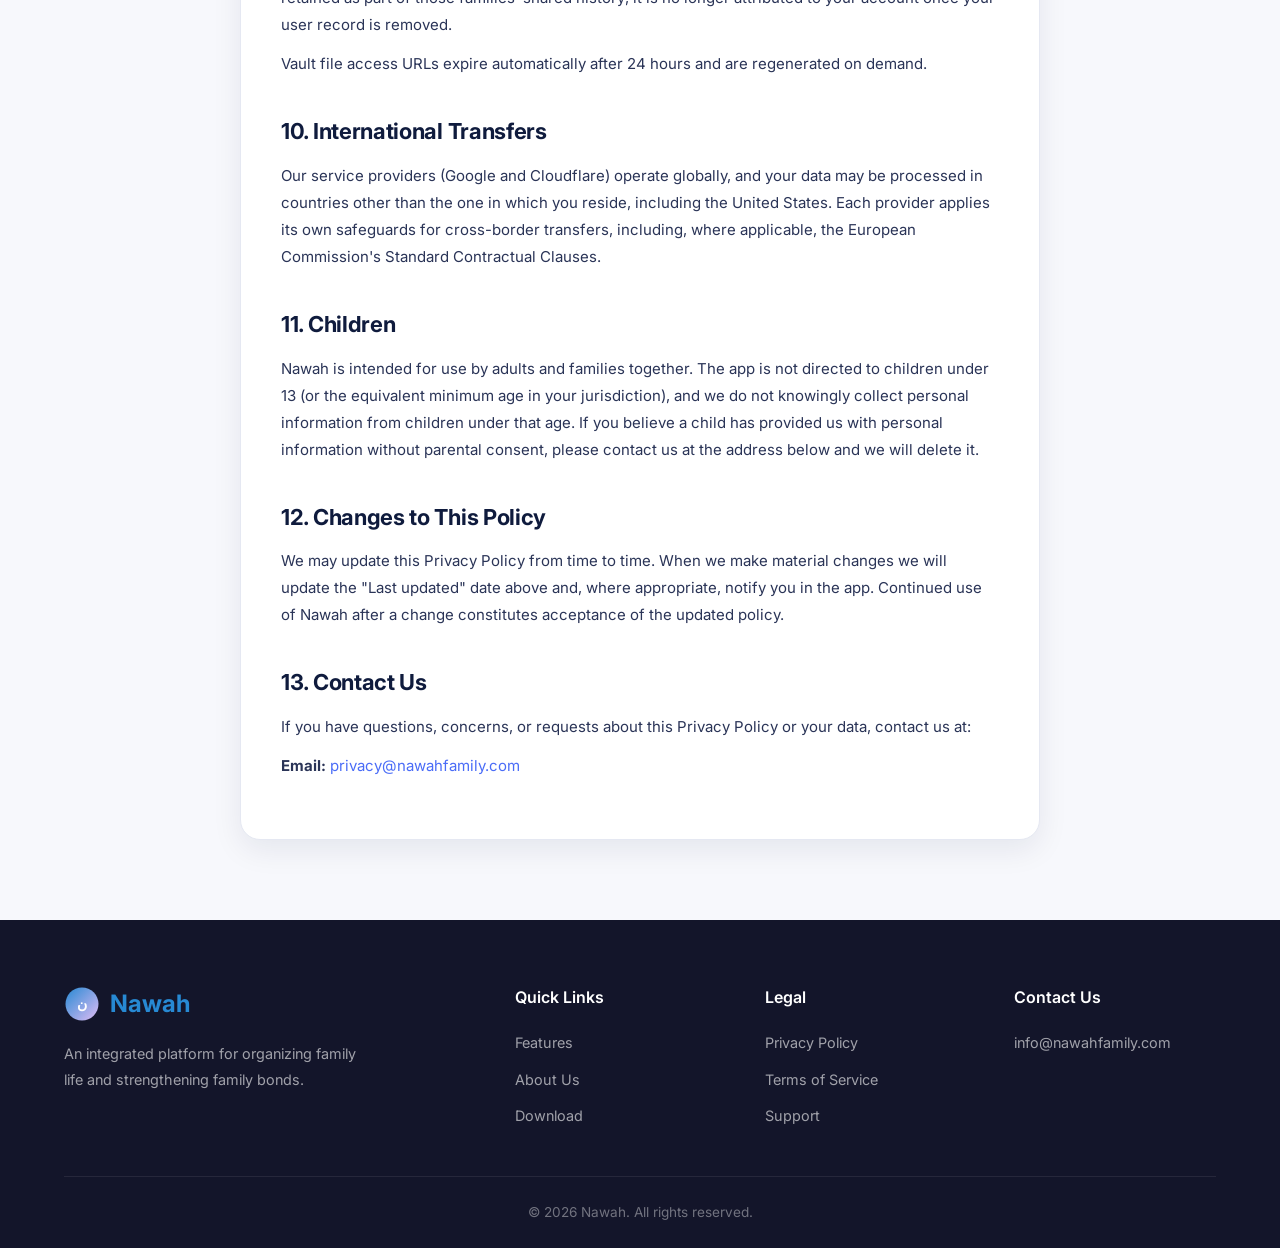
==== commit 2e5a1bad: "feat: update privacy policy content and formatting" ====
--- a/privacy.html
+++ b/privacy.html
@@ -75,6 +75,7 @@
             shared
             lists, polls, announcements, vault items (photos, PDFs, videos, rich-text notes), and any other content you
             create inside a family.</li>
+          <li><strong>Voice dictation.</strong> Audio you record to dictate messages or requests to the AI Assistant.</li>
           <li><strong>Reports and blocks.</strong> If you report a message or block another user, we record that action
             so
             our moderation team can review it and so blocking can be enforced.</li>
@@ -138,7 +139,11 @@
             </tr>
             <tr>
               <td>Microphone</td>
-              <td>To record voice notes in chat.</td>
+              <td>To record voice notes in chat and dictate messages to the AI assistant.</td>
+            </tr>
+            <tr>
+              <td>Speech Recognition</td>
+              <td>To transcribe voice dictation into text for the AI assistant.</td>
             </tr>
             <tr>
               <td>Location (When In Use)</td>
@@ -192,9 +197,7 @@
             <tr>
               <td>Google Gemini API</td>
               <td>Powers the AI Assistant tab.</td>
-              <td>Only the prompt you type in the AI Assistant. We do not send your chats, events, or other family
-                content
-                to Gemini except when you explicitly ask the AI to act on them.</td>
+              <td>The request may include the user's prompt, recent AI conversation history, limited account/family context (name, UID, role, active family ID, and member roles), and tool results needed to answer the user's request. Tool results can include relevant events, tasks, shared lists, announcements, or shared locations.</td>
             </tr>
             <tr>
               <td>Google Maps</td>
@@ -223,7 +226,7 @@
             by Google.</li>
           <li>Vault file uploads are stored in Cloudflare R2, encrypted at rest.</li>
           <li>All network communication uses TLS (HTTPS).</li>
-          <li>App Check is enabled on production builds to reduce abuse from unauthorized clients.</li>
+          <li>Firebase App Check is used to reduce abuse from unauthorized clients.</li>
           <li>We do not implement custom or proprietary cryptography. The app qualifies for the standard U.S. encryption
             export exemption.</li>
         </ul>
@@ -344,6 +347,7 @@
           <li><strong>محتوى العائلة.</strong> رسائل الدردشة، الصور، الفيديوهات، الملاحظات الصوتية، أحداث التقويم،
             المهام، القوائم المشتركة، الاستطلاعات، الإعلانات، عناصر الخزنة (صور، ملفات PDF، فيديوهات، ملاحظات نصية
             غنية)، وأي محتوى آخر تنشئه داخل العائلة.</li>
+          <li><strong>الإملاء الصوتي.</strong> الصوت الذي تقوم بتسجيله لإملاء الرسائل أو الطلبات لمساعد الذكاء الاصطناعي.</li>
           <li><strong>البلاغات والحظر.</strong> إذا قمت بالإبلاغ عن رسالة أو حظر مستخدم آخر، فإننا نسجل هذا الإجراء حتى
             يتمكن فريق الإشراف لدينا من مراجعته ولضمان تنفيذ الحظر.</li>
         </ul>
@@ -399,7 +403,11 @@
             </tr>
             <tr>
               <td>الميكروفون</td>
-              <td>لتسجيل الملاحظات الصوتية في الدردشة.</td>
+              <td>لتسجيل الملاحظات الصوتية في الدردشة وإملاء الرسائل لمساعد الذكاء الاصطناعي.</td>
+            </tr>
+            <tr>
+              <td>التعرف على الكلام</td>
+              <td>لتحويل الإملاء الصوتي إلى نص لمساعد الذكاء الاصطناعي.</td>
             </tr>
             <tr>
               <td>الموقع (أثناء الاستخدام)</td>
@@ -450,8 +458,7 @@
             <tr>
               <td>Google Gemini API</td>
               <td>يشغل تبويب مساعد الذكاء الاصطناعي.</td>
-              <td>فقط المطالبة (Prompt) التي تكتبها في مساعد الذكاء الاصطناعي. نحن لا نرسل دردشاتك أو أحداثك أو محتوى
-                عائلتك الآخر إلى Gemini إلا عندما تطلب صراحة من الذكاء الاصطناعي العمل عليها.</td>
+              <td>قد يتضمن الطلب مطالبة المستخدم، وسجل محادثات الذكاء الاصطناعي الحديثة، وسياق محدود للحساب/العائلة (الاسم، المعرف، الدور، معرف العائلة النشط، وأدوار الأعضاء)، ونتائج الأدوات اللازمة للإجابة على طلب المستخدم. يمكن أن تتضمن نتائج الأدوات الأحداث ذات الصلة، المهام، القوائم المشتركة، الإعلانات، أو المواقع المشتركة.</td>
             </tr>
             <tr>
               <td>Google Maps</td>
@@ -477,7 +484,7 @@
             بواسطة Google.</li>
           <li>يتم تخزين ملفات الخزنة المرفوعة في Cloudflare R2، مشفرة أثناء السكون.</li>
           <li>تستخدم جميع الاتصالات عبر الشبكة بروتوكول TLS (HTTPS).</li>
-          <li>تم تمكين App Check في إصدارات الإنتاج لتقليل إساءة الاستخدام من العملاء غير المصرح لهم.</li>
+          <li>يتم استخدام Firebase App Check لتقليل إساءة الاستخدام من العملاء غير المصرح لهم.</li>
           <li>نحن لا نستخدم تشفيراً مخصصاً أو مملوكاً. التطبيق مؤهل لإعفاء تصدير التشفير القياسي في الولايات المتحدة.
           </li>
         </ul>
--- a/assets/css/styles.css
+++ b/assets/css/styles.css
@@ -264,6 +264,14 @@
   box-shadow: var(--shadow-sm);
 }
 
+.navbar.menu-open {
+  background: transparent !important;
+  backdrop-filter: none !important;
+  -webkit-backdrop-filter: none !important;
+  border-bottom: none !important;
+  box-shadow: none !important;
+}
+
 /* Light Navigation (for dark headers) */
 .legal-page .navbar:not(.scrolled) .nav-links a,
 .legal-page .navbar:not(.scrolled) .nav-logo,
@@ -1091,10 +1099,12 @@
   .nav-links {
     display: none;
     position: fixed;
-    top: var(--nav-height);
+    top: 0;
     left: 0;
     right: 0;
     bottom: 0;
+    height: 100vh;
+    padding-top: var(--nav-height);
     flex-direction: column;
     align-items: center;
     justify-content: center;
@@ -1102,7 +1112,7 @@
     background: var(--color-glass);
     backdrop-filter: blur(24px);
     -webkit-backdrop-filter: blur(24px);
-    z-index: 999;
+    z-index: -1;
   }
 
   .nav-links.open {
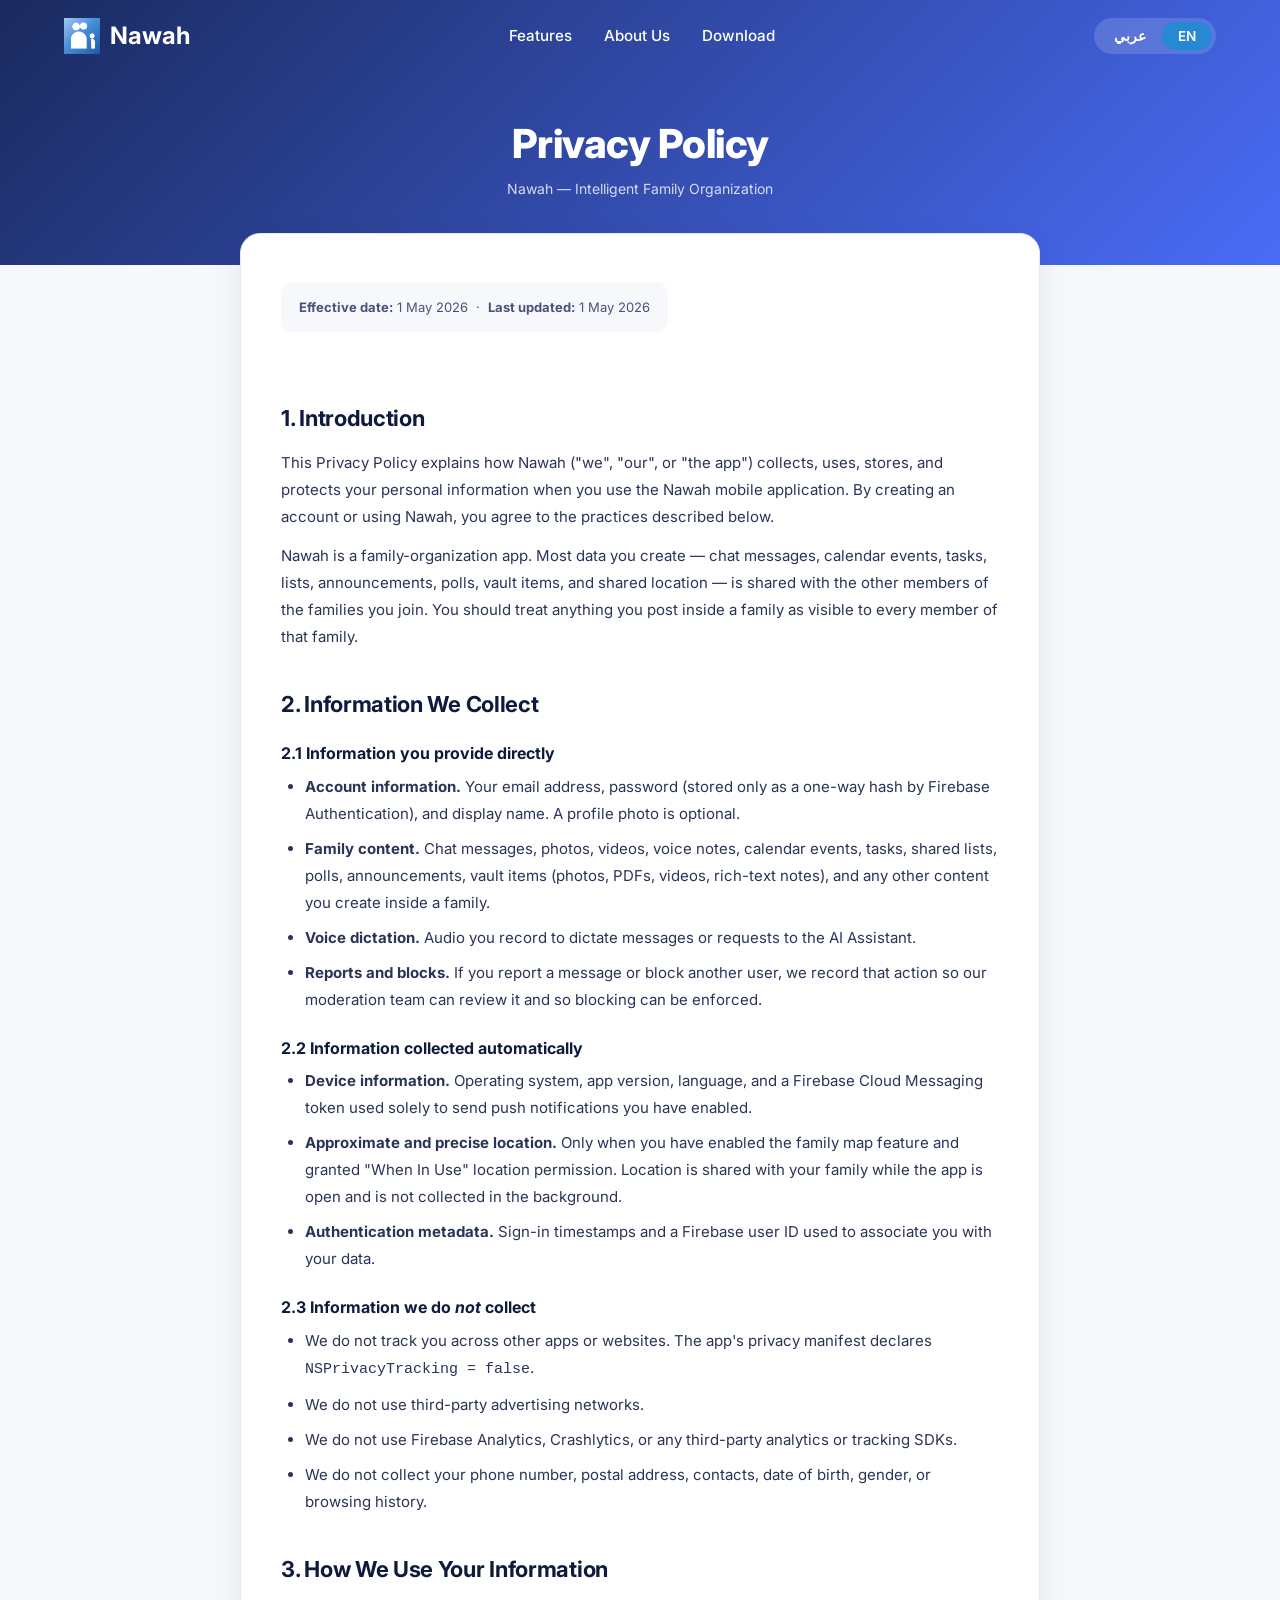
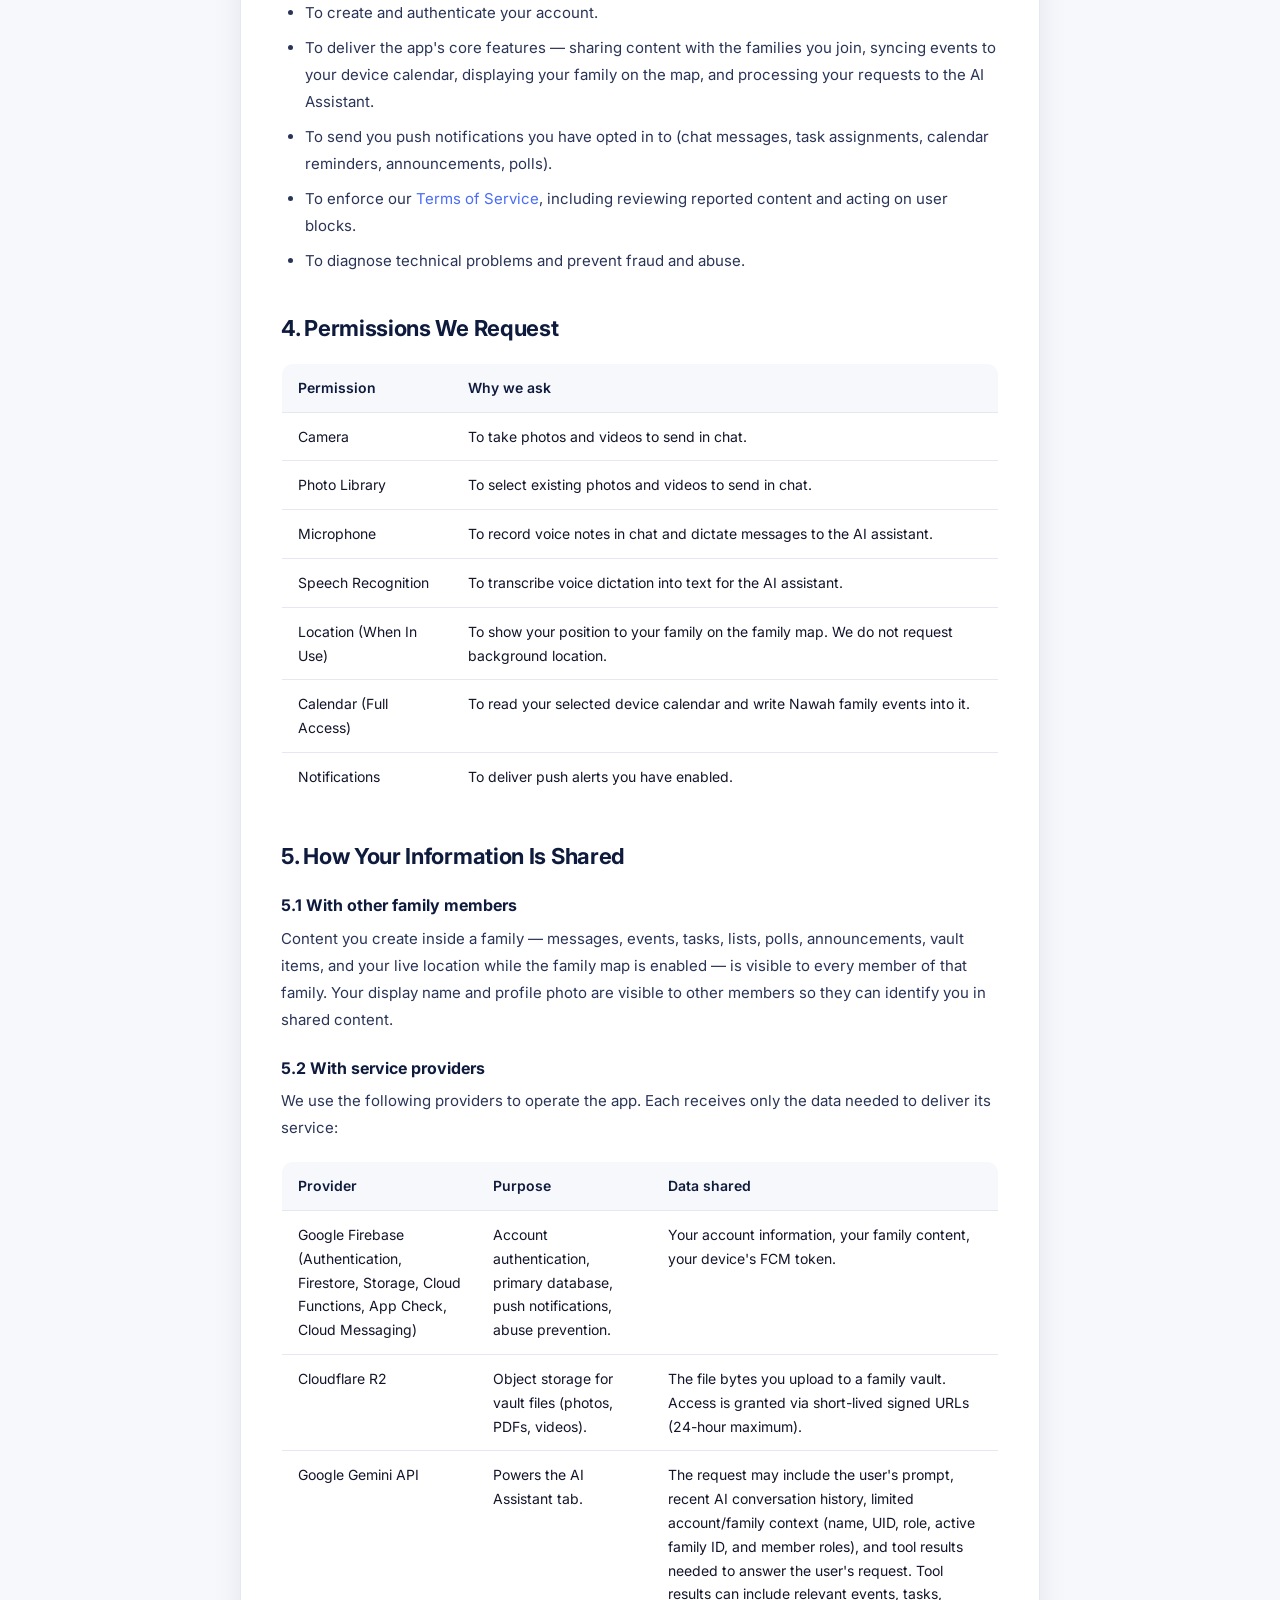
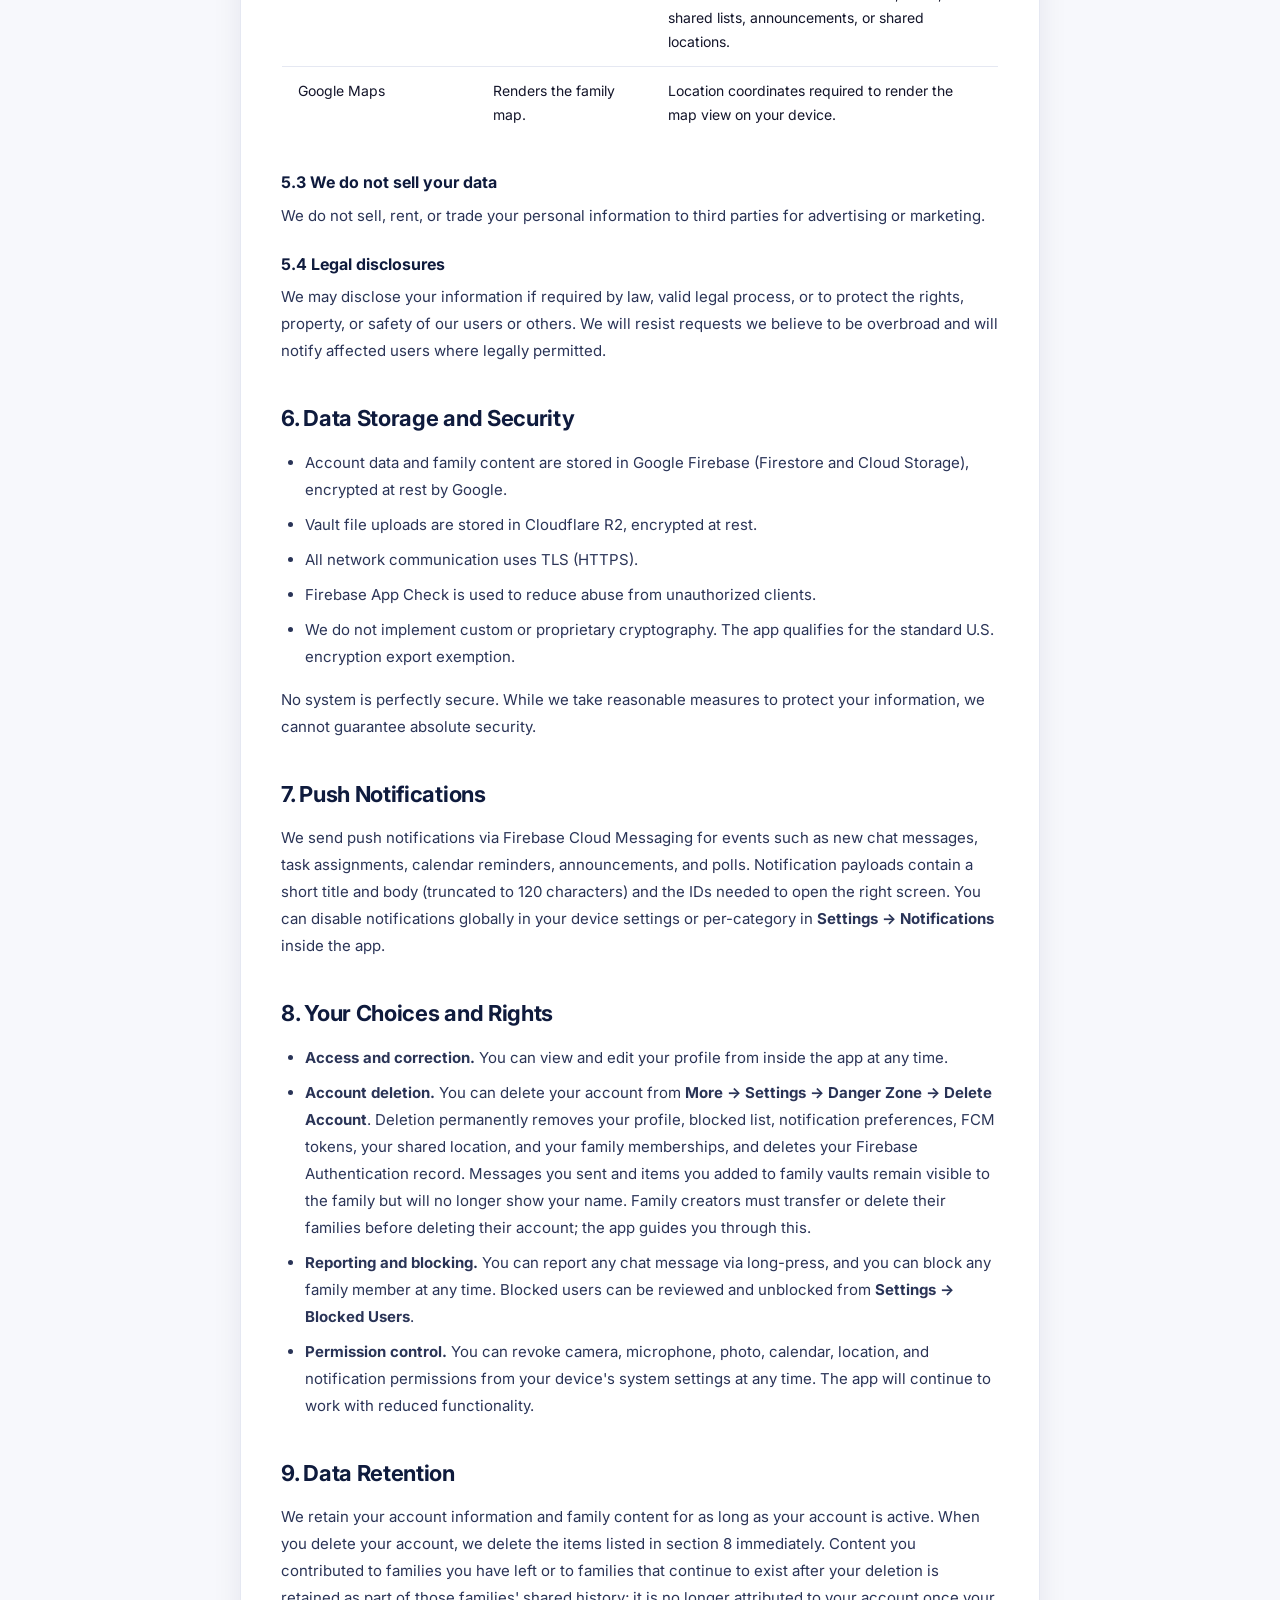
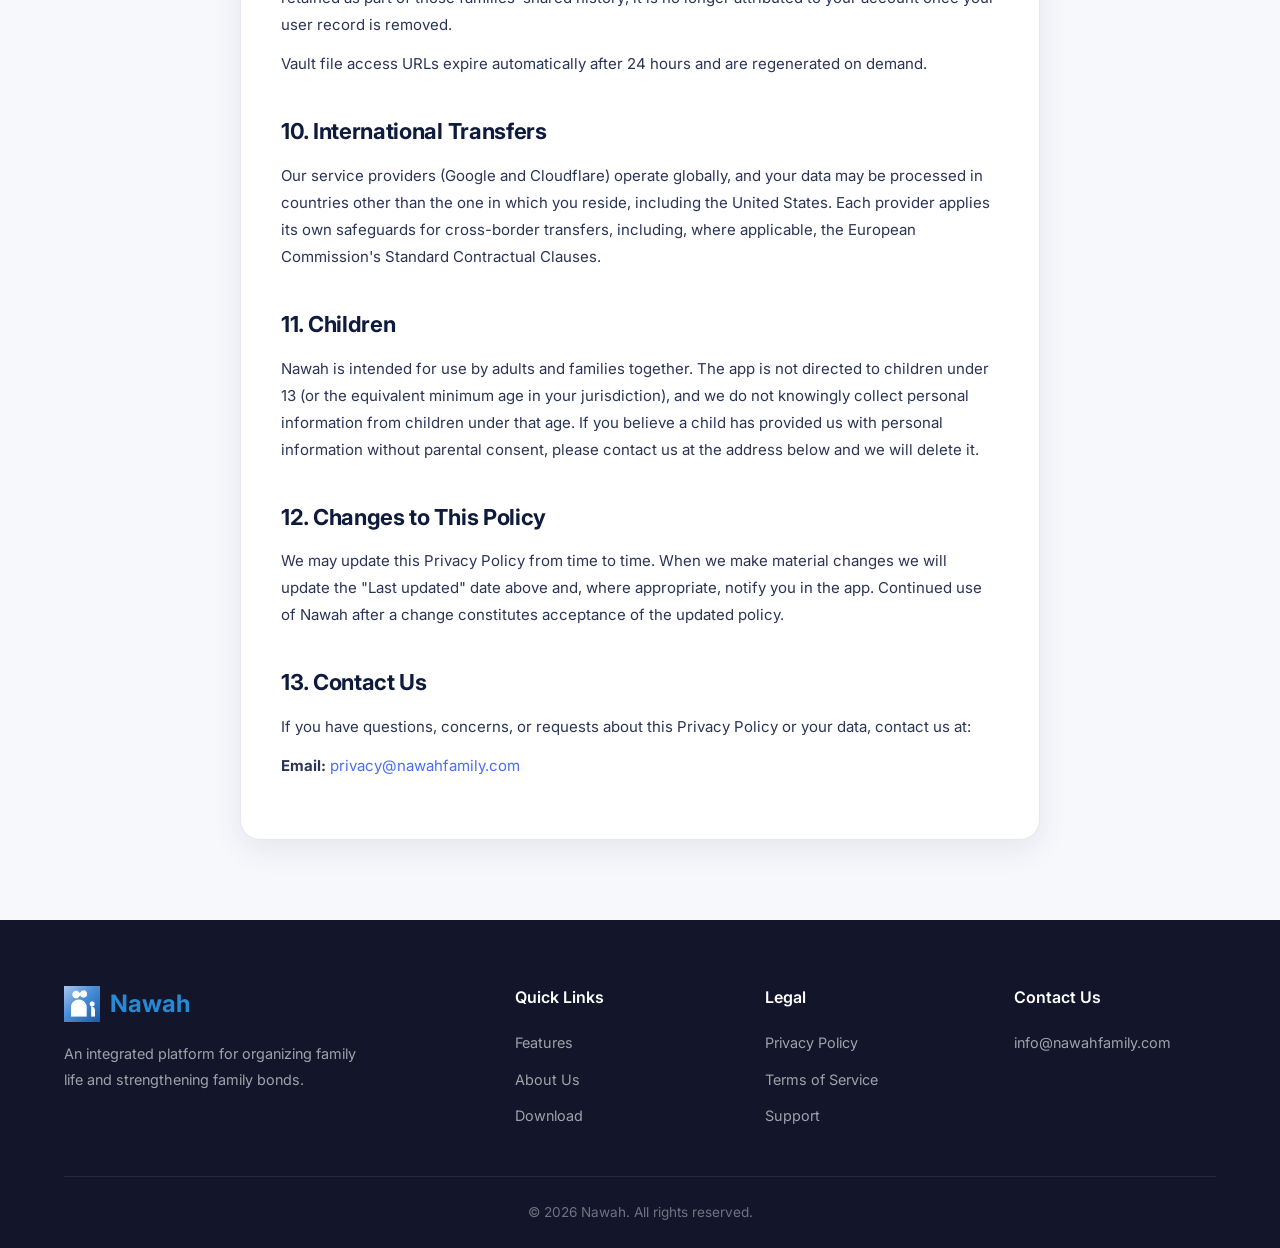
==== commit 755311a0: "Switch logo from SVG to PNG https://claude.ai/code/session_014Ar8Shq62xHauEYUMzQqV2" ====
--- a/privacy.html
+++ b/privacy.html
@@ -8,7 +8,7 @@
   <meta name="description" content="Privacy Policy for the Nawah family-organization app."
     data-i18n="privacy_head_desc">
   <meta name="theme-color" content="#2789D3">
-  <link rel="icon" href="/assets/images/logo.svg" type="image/svg+xml">
+  <link rel="icon" href="/assets/images/logo.png" type="image/png">
   <link rel="stylesheet" href="/assets/css/styles.css">
 </head>
 
@@ -17,7 +17,7 @@
   <nav class="navbar" id="navbar">
     <div class="container">
       <a href="/" class="nav-logo">
-        <img src="/assets/images/logo.svg" alt="Nawah Logo" width="36" height="36">
+        <img src="/assets/images/logo.png" alt="Nawah Logo" width="36" height="36">
         <span data-i18n="nav_logo_text">Nawah</span>
       </a>
       <div class="nav-links" id="navLinks">
@@ -560,7 +560,7 @@
       <div class="footer-grid">
         <div class="footer-brand">
           <a href="/" class="nav-logo">
-            <img src="/assets/images/logo.svg" alt="Nawah" width="36" height="36">
+            <img src="/assets/images/logo.png" alt="Nawah" width="36" height="36">
             <span data-i18n="nav_logo_text">Nawah</span>
           </a>
           <p data-i18n="footer_desc">An integrated platform for organizing family life and strengthening family bonds.
